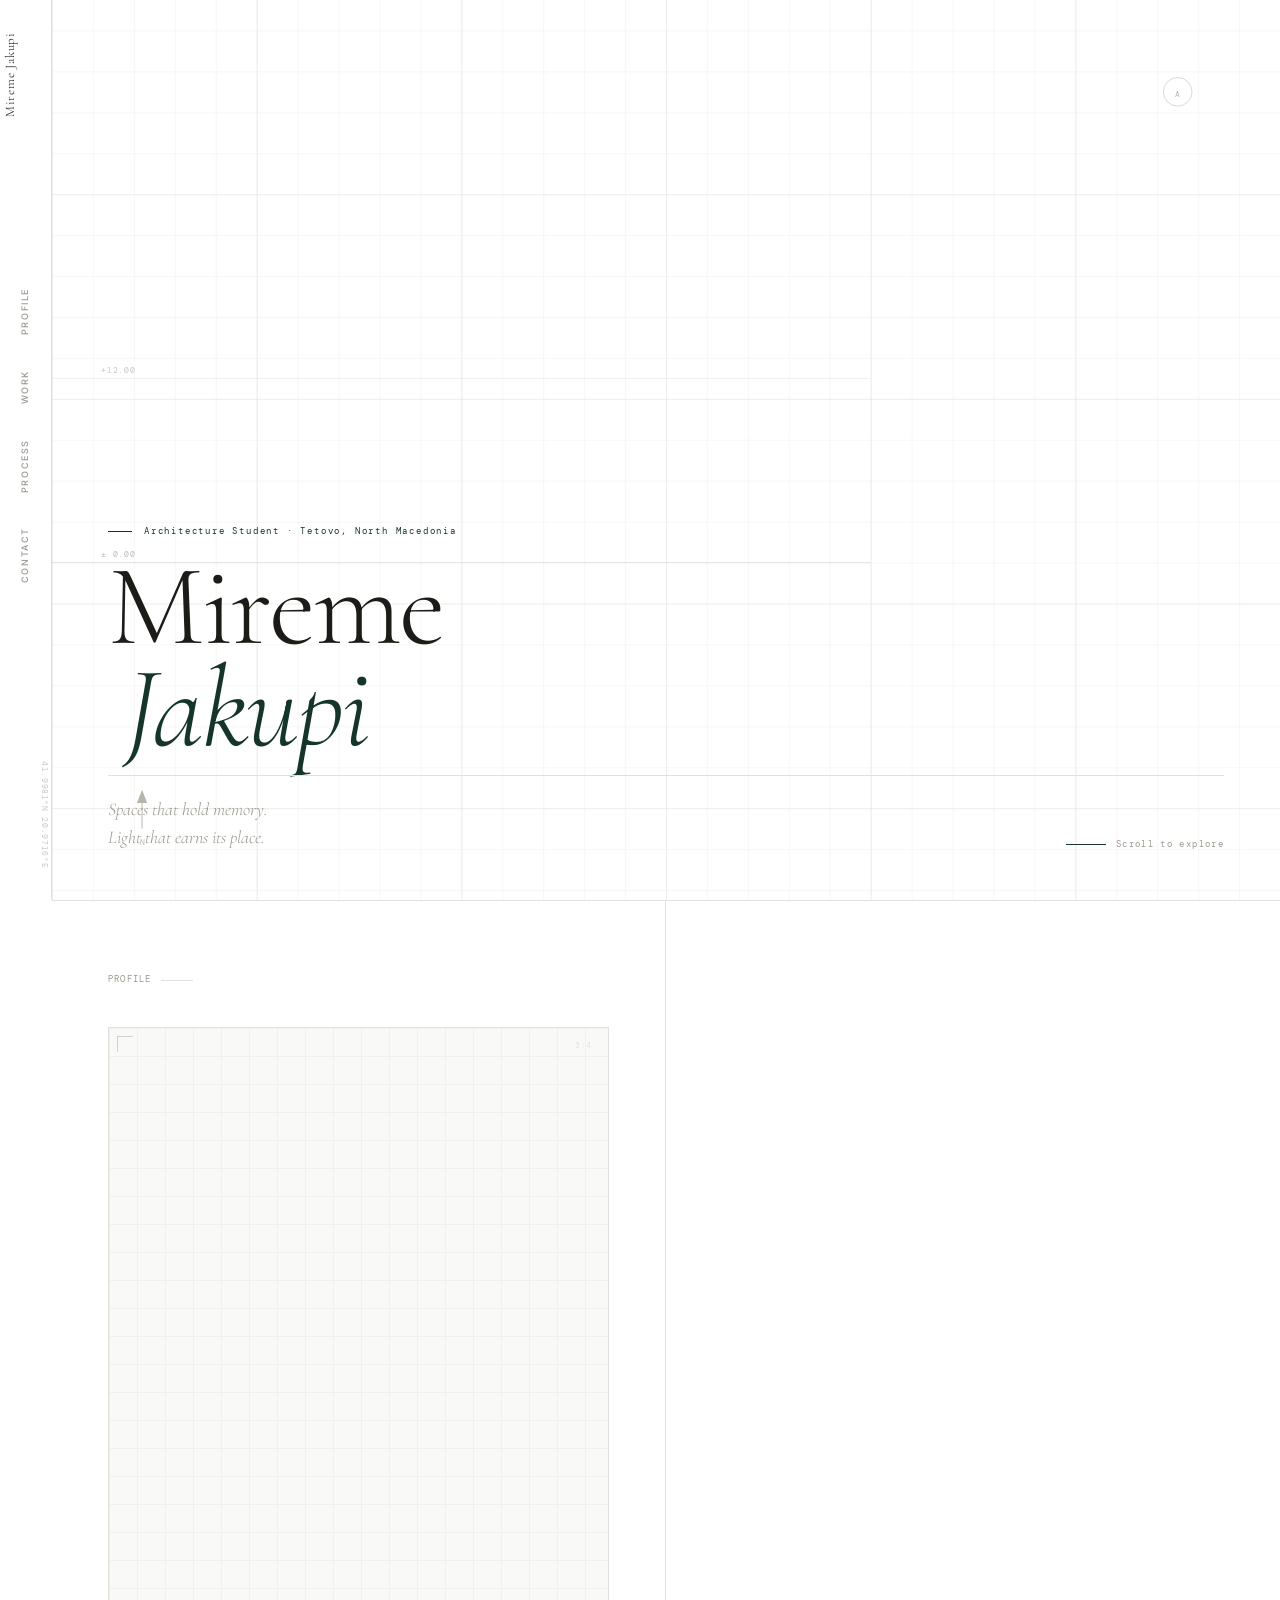
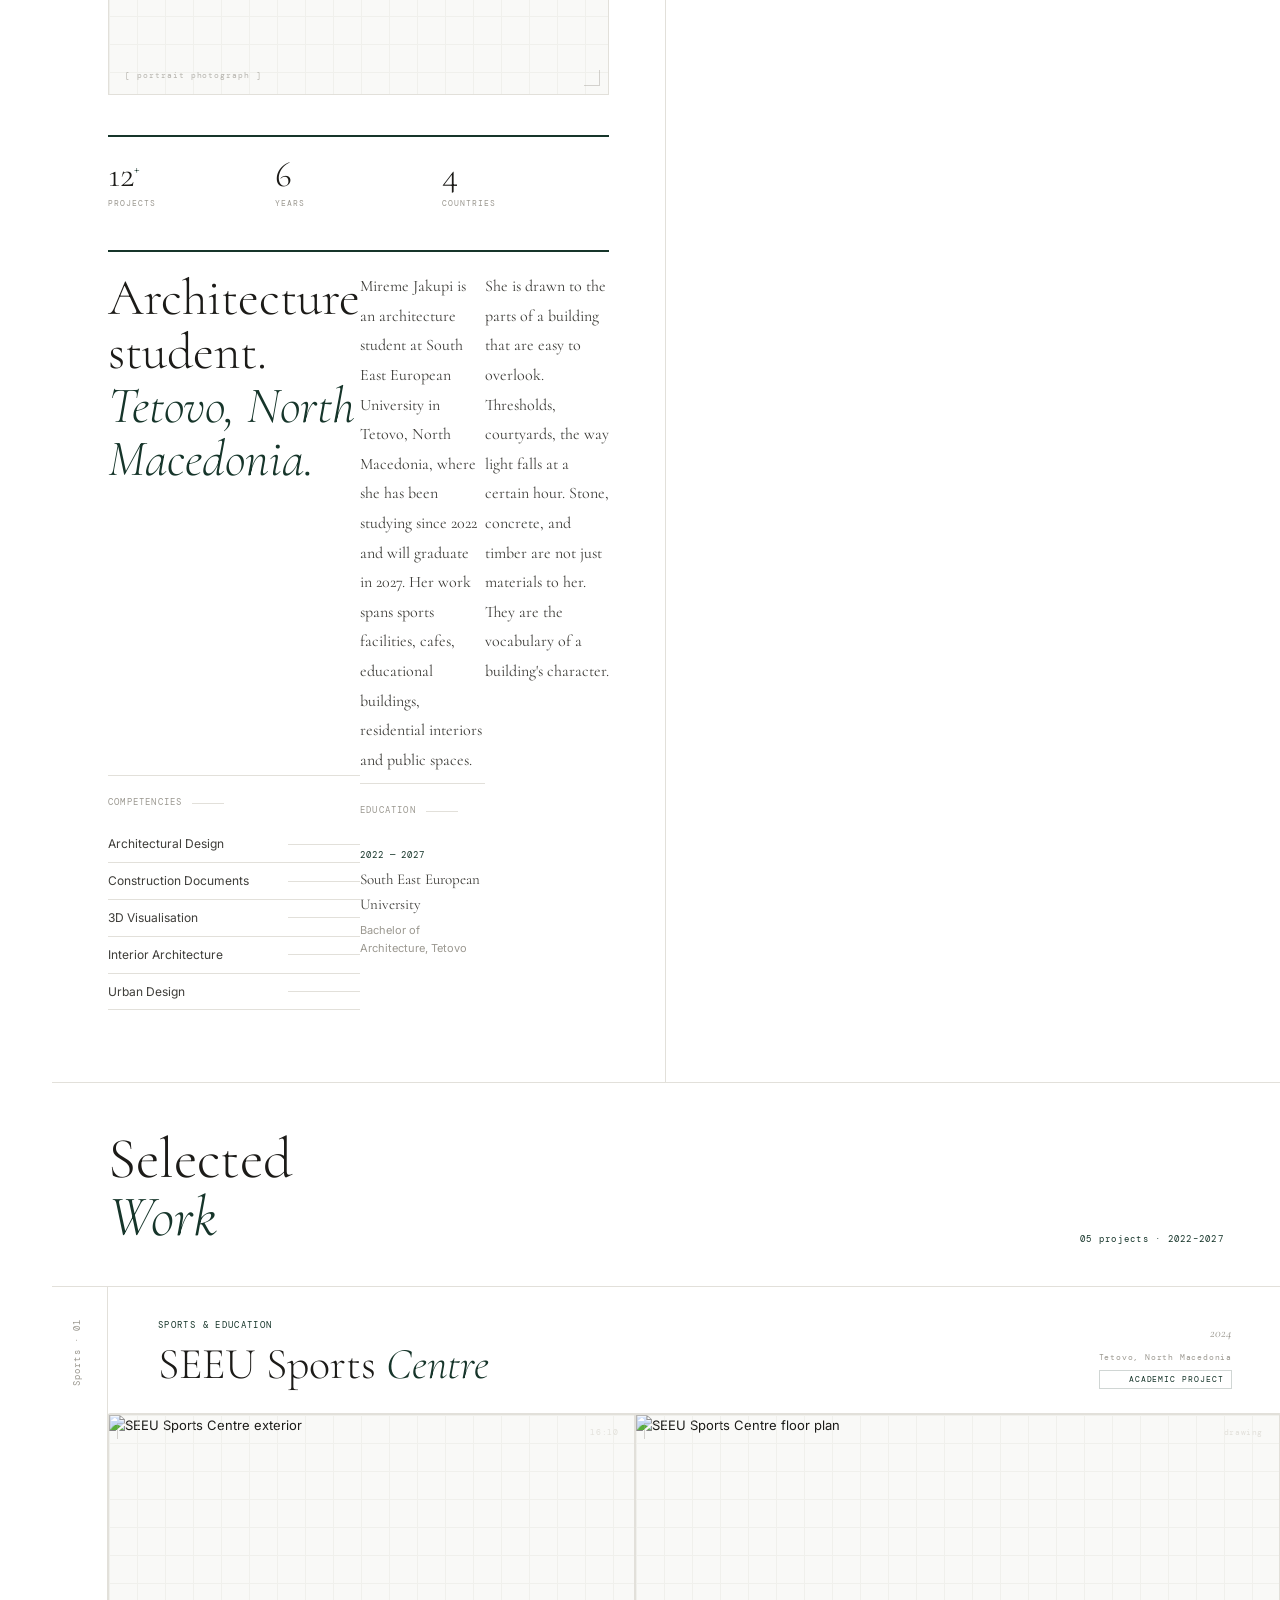
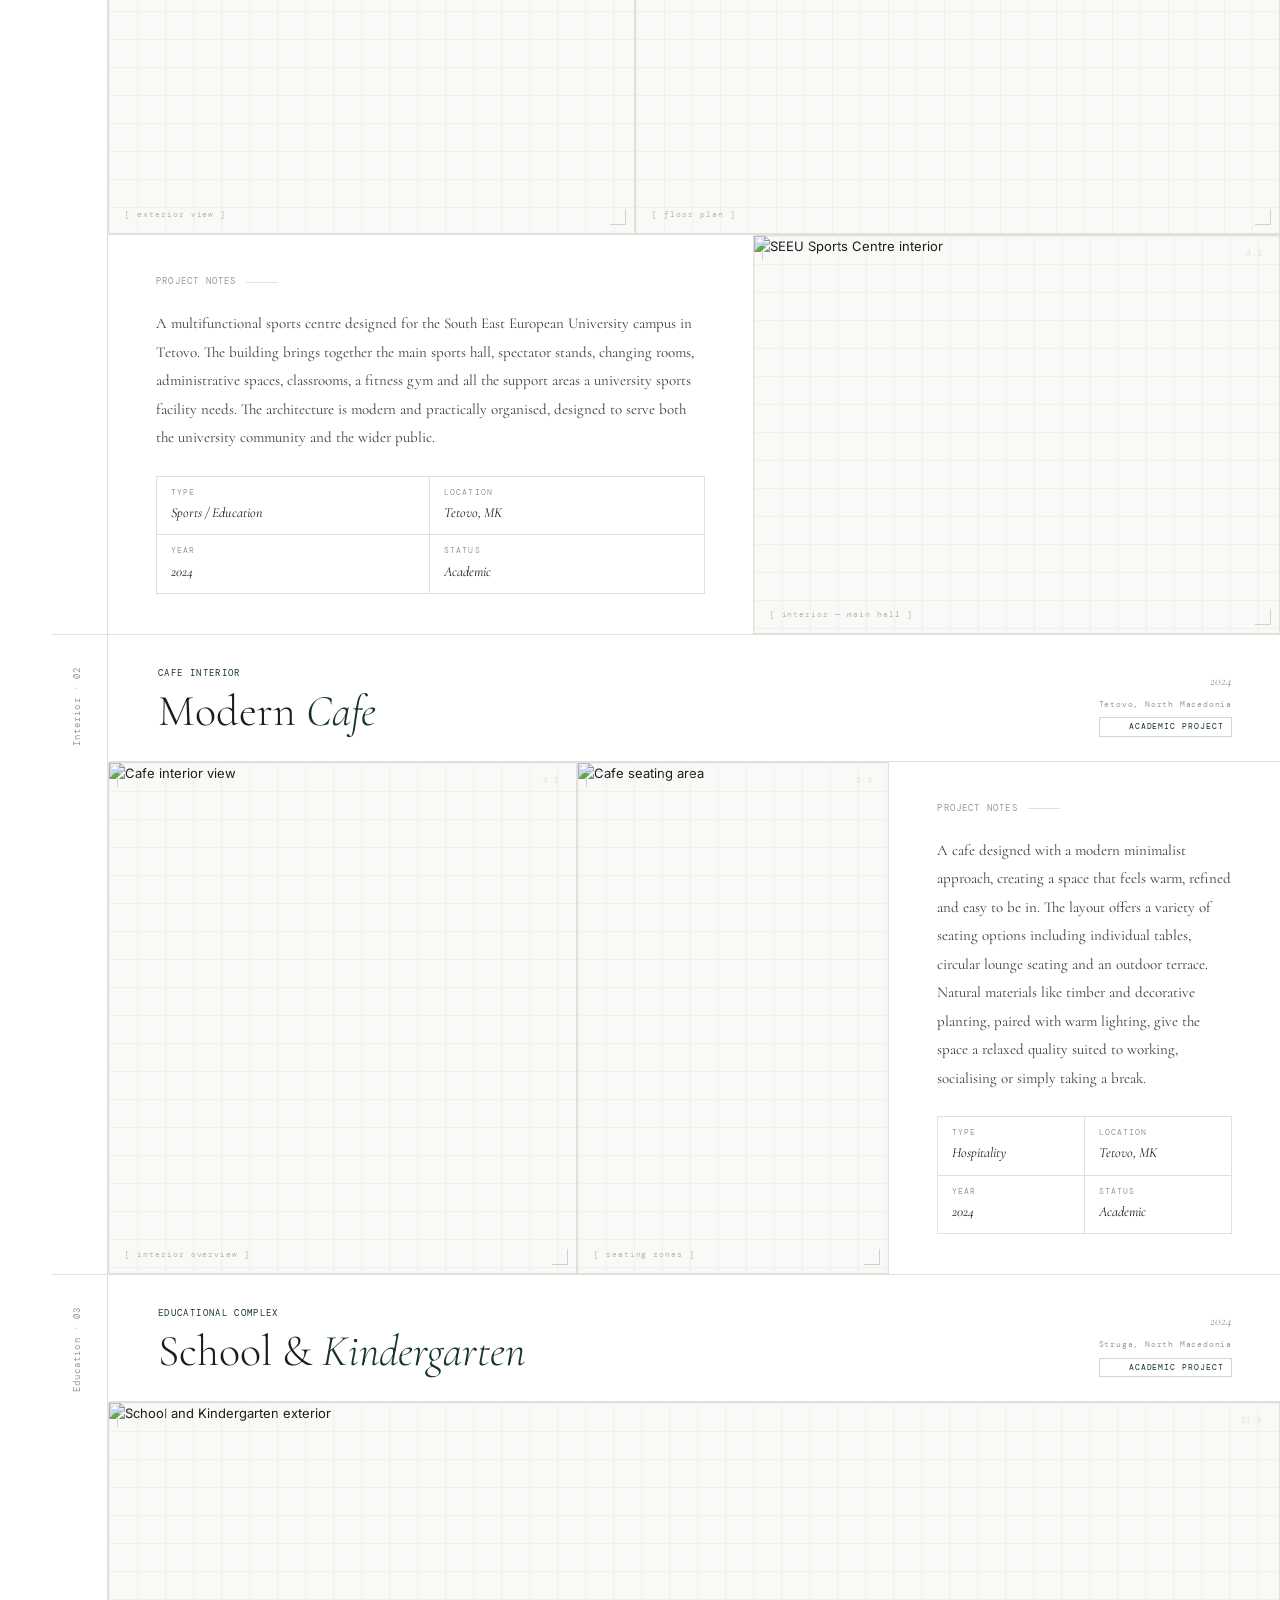
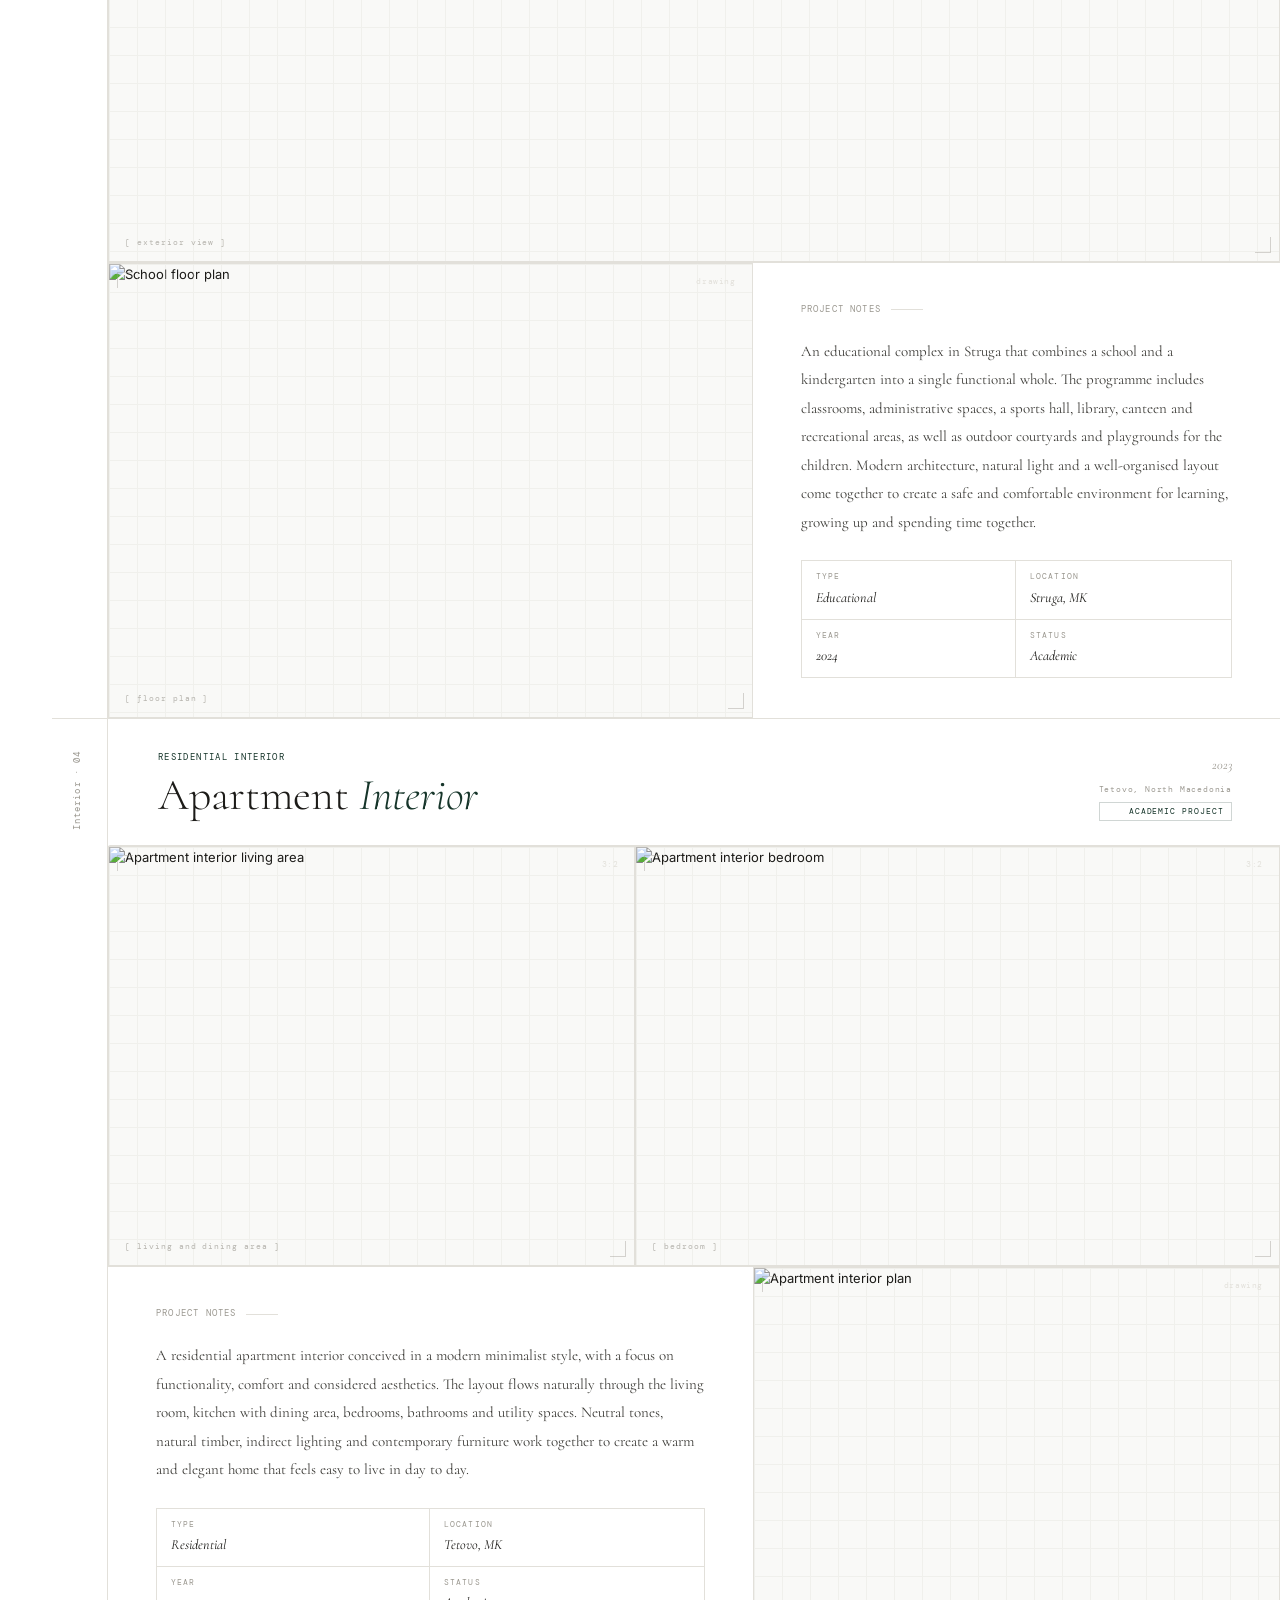
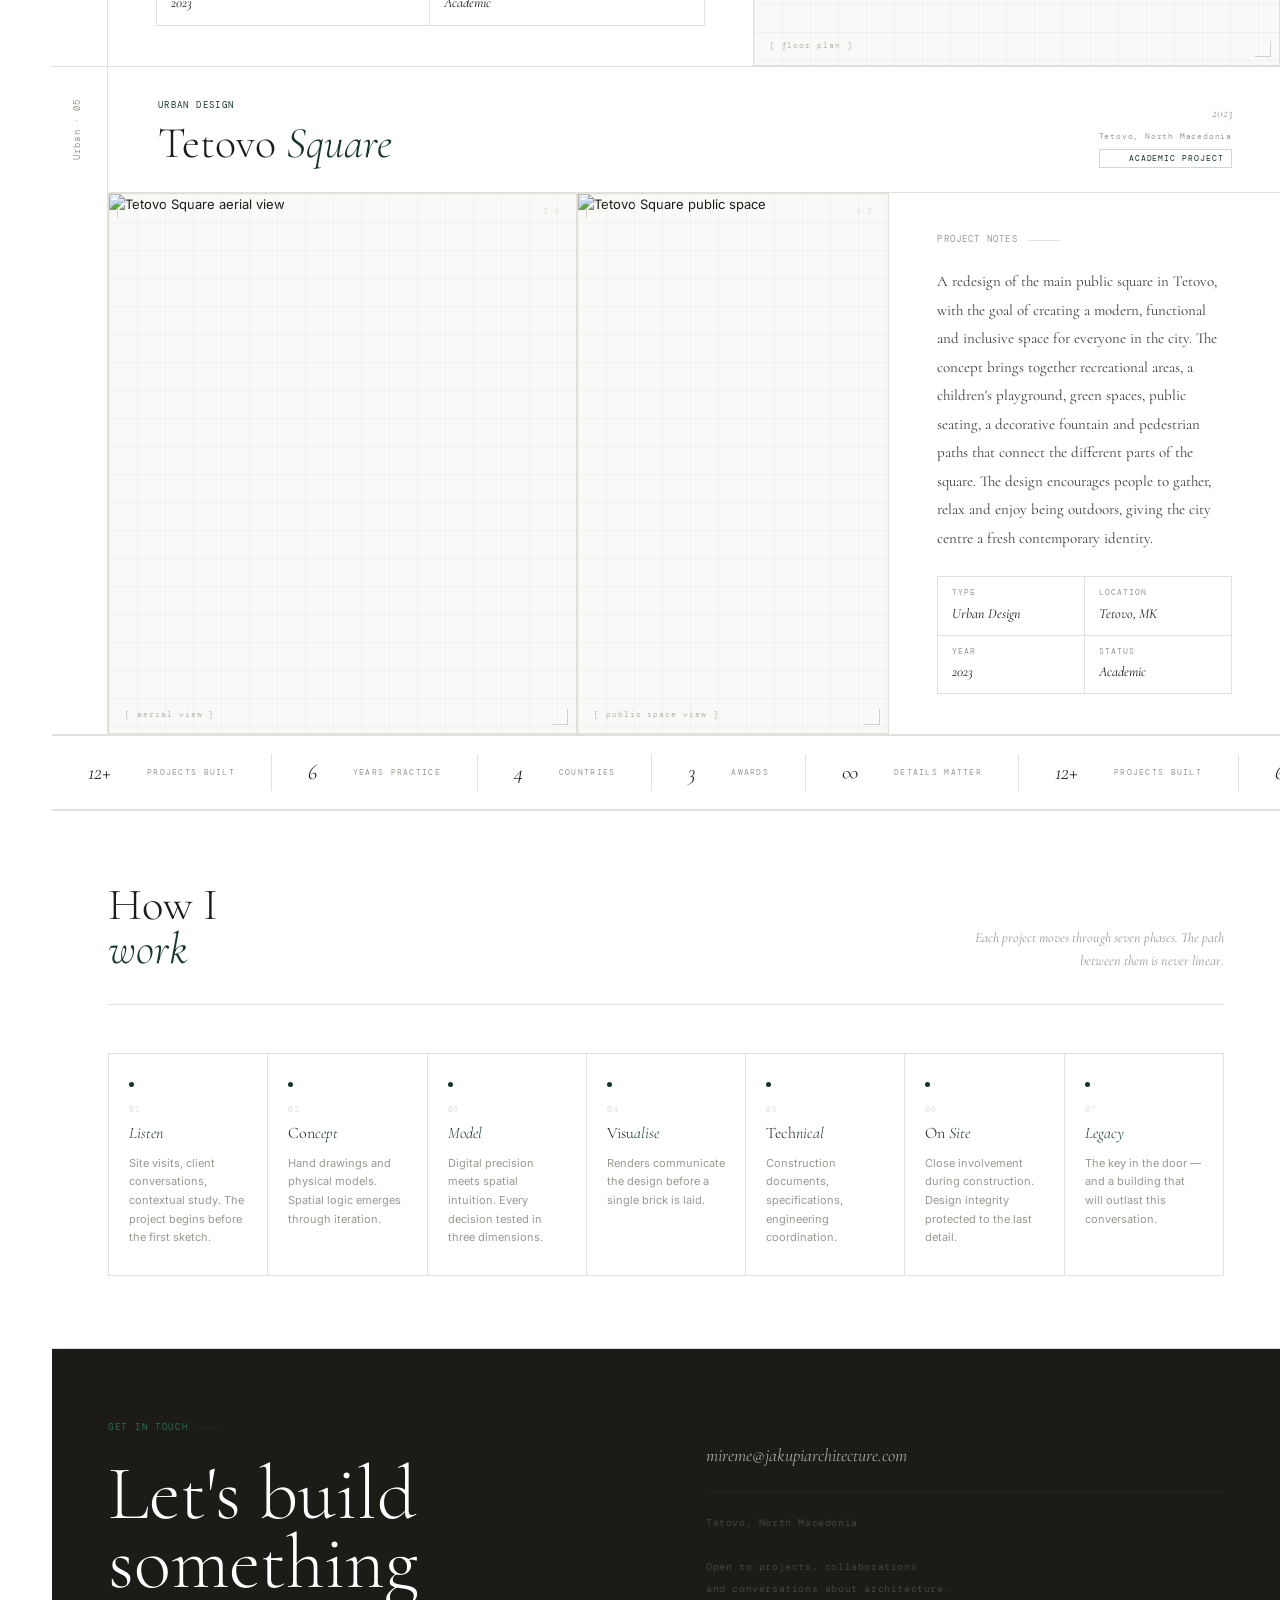
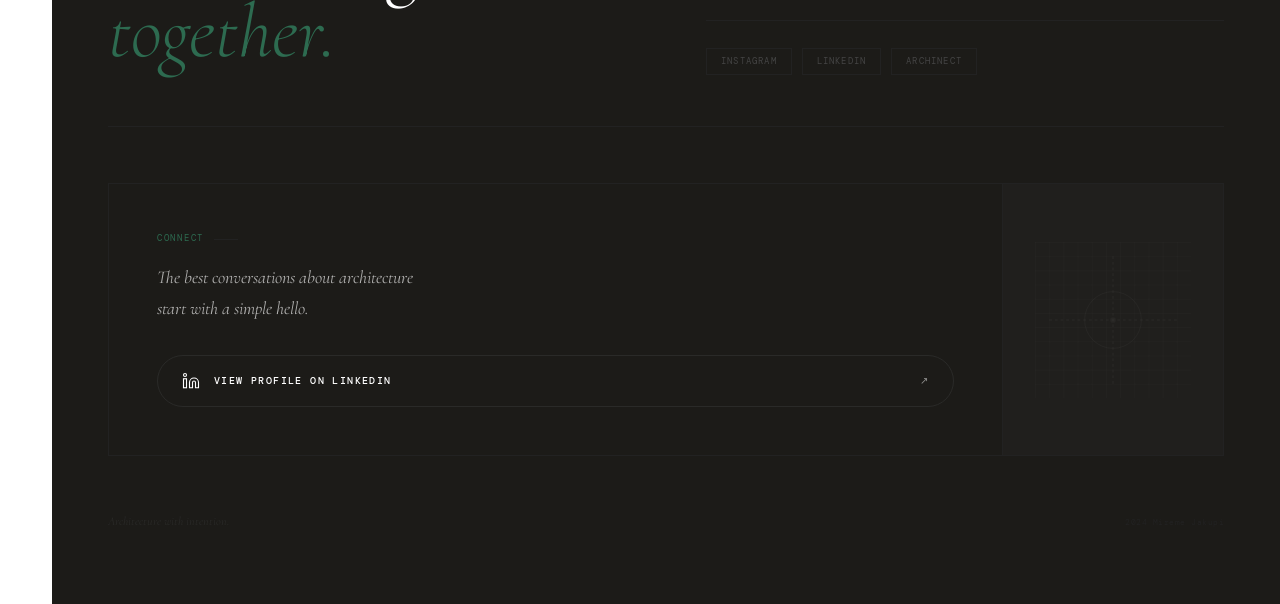
==== mireme-jakupi-portfolio_5.html @ d8b24961 "initial commit" ====
<!DOCTYPE html>
<html lang="en">
<head>
<meta charset="UTF-8"/>
<meta name="viewport" content="width=device-width,initial-scale=1.0"/>
<title>Mireme Jakupi — Architecture</title>
<link rel="preconnect" href="https://fonts.googleapis.com"/>
<link rel="preconnect" href="https://fonts.gstatic.com" crossorigin/>
<link href="https://fonts.googleapis.com/css2?family=Cormorant:ital,wght@0,300;0,400;0,600;1,300;1,400;1,600&family=DM+Mono:ital,wght@0,300;0,400;1,300&family=Inter:wght@300;400;500&display=swap" rel="stylesheet"/>
<style>
/* ═══════════════════════════
   TOKENS
═══════════════════════════ */
:root {
  --white:   #FFFFFF;
  --paper:   #F9F9F7;
  --ink:     #1C1B18;
  --ink2:    #3E3D39;
  --dim:     #9B9890;
  --rule:    #E2E0DA;
  --green:   #16352A;
  --green-l: #2D6B50;
  --mono:    'DM Mono', monospace;
  --serif:   'Cormorant', Georgia, serif;
  --sans:    'Inter', system-ui, sans-serif;
  --ease:    cubic-bezier(0.22, 1, 0.36, 1);
  --ease2:   cubic-bezier(0.16, 1, 0.3, 1);
}

*,*::before,*::after { box-sizing:border-box; margin:0; padding:0; }
html { scroll-behavior:smooth; }
body {
  background: var(--white);
  color: var(--ink);
  font-family: var(--sans);
  font-size: 13px;
  line-height: 1.65;
  overflow-x: hidden;
  cursor: none;
}
a { color:inherit; text-decoration:none; }
button { cursor:none; border:none; background:none; font-family:inherit; }
img { display:block; width:100%; height:100%; object-fit:cover; }

/* Text selection — dark forest green */
::selection { background: var(--green); color: #B8D4C8; }
::-moz-selection { background: var(--green); color: #B8D4C8; }

/* ═══════════════════════════
   CURSOR — drafting crosshair + pencil trail
═══════════════════════════ */
#cursor-crosshair {
  position: fixed;
  pointer-events: none;
  z-index: 9999;
  transform: translate(-50%, -50%);
  width: 24px; height: 24px;
}
#cursor-crosshair::before,
#cursor-crosshair::after {
  content: '';
  position: absolute;
  background: var(--green);
  transition: transform 0.15s var(--ease);
}
/* horizontal line */
#cursor-crosshair::before {
  width: 100%; height: 1px;
  top: 50%; left: 0;
  transform: translateY(-50%);
}
/* vertical line */
#cursor-crosshair::after {
  width: 1px; height: 100%;
  left: 50%; top: 0;
  transform: translateX(-50%);
}
/* center dot */
#cursor-dot {
  position: fixed;
  width: 3px; height: 3px;
  background: var(--green);
  border-radius: 50%;
  pointer-events: none;
  z-index: 10000;
  transform: translate(-50%, -50%);
}
/* hover state — enlarge crosshair */
body.hov #cursor-crosshair { width: 40px; height: 40px; }
body.hov #cursor-dot { background: var(--green-l); }

/* Trail canvas sits behind everything */
#trail-canvas {
  position: fixed;
  inset: 0;
  pointer-events: none;
  z-index: 9990;
}

/* ═══════════════════════════
   VERTICAL SIDEBAR NAV
═══════════════════════════ */
#sidenav {
  position: fixed;
  left: 0; top: 0; bottom: 0;
  width: 52px;
  z-index: 500;
  display: flex;
  flex-direction: column;
  justify-content: space-between;
  padding: 32px 0;
  border-right: 1px solid var(--rule);
  background: var(--white);
}
.sn-logo {
  writing-mode: vertical-rl;
  transform: rotate(180deg);
  font-family: var(--serif);
  font-size: 13px;
  font-weight: 300;
  letter-spacing: 0.06em;
  color: var(--ink);
  padding: 0 0 0 16px;
  white-space: nowrap;
}
.sn-links {
  display: flex;
  flex-direction: column;
  align-items: center;
  gap: 28px;
  list-style: none;
}
.sn-links a {
  writing-mode: vertical-rl;
  transform: rotate(180deg);
  font-size: 9px;
  font-weight: 500;
  letter-spacing: 0.18em;
  text-transform: uppercase;
  color: var(--dim);
  transition: color 0.2s;
  white-space: nowrap;
}
.sn-links a:hover,
.sn-links a.active { color: var(--green); }
.sn-links a.active::before {
  content: '—';
  display: block;
  text-align: center;
  margin-bottom: 4px;
  transform: rotate(90deg);
  color: var(--green);
}
.sn-coord {
  writing-mode: vertical-rl;
  font-family: var(--mono);
  font-size: 8px;
  color: var(--rule);
  letter-spacing: 0.08em;
  padding: 0 0 0 20px;
  white-space: nowrap;
}

/* ═══════════════════════════
   MAIN CONTENT OFFSET
═══════════════════════════ */
main { margin-left: 52px; }

/* ═══════════════════════════
   SHARED UTILITIES
═══════════════════════════ */
.mono {
  font-family: var(--mono);
  font-size: 9px;
  letter-spacing: 0.1em;
  color: var(--dim);
}
.rule-label {
  font-family: var(--mono);
  font-size: 8.5px;
  letter-spacing: 0.14em;
  text-transform: uppercase;
  color: var(--dim);
  display: flex;
  align-items: center;
  gap: 10px;
}
.rule-label::after { content:''; flex:1; max-width:32px; height:1px; background:var(--rule); }

/* scroll reveal */
.sr {
  opacity: 0;
  transform: translateY(20px);
  transition: opacity 0.9s var(--ease), transform 0.9s var(--ease);
}
.sr.on { opacity:1; transform:translateY(0); }
.sr-left {
  opacity: 0;
  transform: translateX(-24px);
  transition: opacity 0.9s var(--ease), transform 0.9s var(--ease);
}
.sr-left.on { opacity:1; transform:translateX(0); }
.sr-right {
  opacity: 0;
  transform: translateX(24px);
  transition: opacity 0.9s var(--ease), transform 0.9s var(--ease);
}
.sr-right.on { opacity:1; transform:translateX(0); }
.d1{transition-delay:0.08s} .d2{transition-delay:0.16s}
.d3{transition-delay:0.24s} .d4{transition-delay:0.32s}
.d5{transition-delay:0.40s}

/* ═══════════════════════════
   IMAGE PLACEHOLDER
═══════════════════════════ */
.img-ph {
  background: var(--paper);
  border: 1px solid var(--rule);
  position: relative;
  overflow: hidden;
  display: flex;
  align-items: center;
  justify-content: center;
}
.img-ph img { position:absolute; inset:0; width:100%; height:100%; object-fit:cover; }
/* grid texture overlay */
.img-ph::before {
  content: '';
  position: absolute;
  inset: 0;
  background-image:
    linear-gradient(var(--rule) 1px, transparent 1px),
    linear-gradient(90deg, var(--rule) 1px, transparent 1px);
  background-size: 28px 28px;
  opacity: 0.35;
  z-index: 1;
  pointer-events: none;
}
.img-ph-label {
  position: absolute;
  bottom: 12px; left: 16px;
  font-family: var(--mono);
  font-size: 8px;
  letter-spacing: 0.12em;
  color: var(--dim);
  z-index: 2;
  opacity: 0.7;
}
.img-ph-dim {
  position: absolute;
  top: 12px; right: 16px;
  font-family: var(--mono);
  font-size: 7.5px;
  color: var(--rule);
  z-index: 2;
  letter-spacing: 0.08em;
}
/* corner ticks */
.img-ph::after {
  content: '';
  position: absolute;
  top: 8px; left: 8px;
  width: 16px; height: 16px;
  border-top: 1px solid var(--dim);
  border-left: 1px solid var(--dim);
  z-index: 2;
  opacity: 0.4;
}
.img-ph-corner-br {
  position: absolute;
  bottom: 8px; right: 8px;
  width: 16px; height: 16px;
  border-bottom: 1px solid var(--dim);
  border-right: 1px solid var(--dim);
  z-index: 2;
  opacity: 0.4;
}
/* hover zoom */
.img-ph img { transition: transform 0.7s var(--ease2); }
.img-ph:hover img { transform: scale(1.04); }

/* ═══════════════════════════
   SECTION 0 — HERO
═══════════════════════════ */
#hero {
  min-height: 100vh;
  display: grid;
  grid-template-rows: 1fr auto;
  padding: 0 56px 48px;
  position: relative;
  overflow: hidden;
}
.hero-drawing {
  position: absolute;
  inset: 0;
  z-index: 0;
  pointer-events: none;
}
.hero-drawing svg {
  width: 100%; height: 100%;
  opacity: 0;
  animation: svgFadeIn 1.2s var(--ease) 0.3s forwards;
}
@keyframes svgFadeIn { to { opacity: 1; } }

/* SVG line draw animation */
.draw-line {
  stroke-dasharray: 2000;
  stroke-dashoffset: 2000;
  animation: drawLine 3s var(--ease) 0.6s forwards;
}
.draw-line-2 {
  stroke-dasharray: 1500;
  stroke-dashoffset: 1500;
  animation: drawLine 2.5s var(--ease) 1s forwards;
}
.draw-line-3 {
  stroke-dasharray: 800;
  stroke-dashoffset: 800;
  animation: drawLine 2s var(--ease) 1.4s forwards;
}
@keyframes drawLine { to { stroke-dashoffset: 0; } }

.hero-content {
  position: relative;
  z-index: 2;
  display: flex;
  flex-direction: column;
  justify-content: flex-end;
  padding-bottom: 16px;
}
.hero-eyebrow {
  font-family: var(--mono);
  font-size: 9px;
  letter-spacing: 0.2em;
  color: var(--green);
  margin-bottom: 18px;
  opacity: 0;
  animation: fadeUp 0.8s var(--ease) 1.8s forwards;
  display: flex; align-items: center; gap: 12px;
}
.hero-eyebrow::before { content:''; width: 24px; height: 1px; background: var(--green); }

.hero-name {
  font-family: var(--serif);
  font-size: clamp(58px, 9vw, 136px);
  font-weight: 300;
  line-height: 0.88;
  letter-spacing: -0.02em;
  color: var(--ink);
  opacity: 0;
  animation: fadeUp 1.1s var(--ease) 2s forwards;
}
.hero-name em { font-style: italic; color: var(--green); display: block; padding-left: 0.15em; }

.hero-bottom {
  position: relative;
  z-index: 2;
  display: flex;
  justify-content: space-between;
  align-items: flex-end;
  border-top: 1px solid var(--rule);
  padding-top: 20px;
  opacity: 0;
  animation: fadeUp 0.8s var(--ease) 2.4s forwards;
}
.hero-desc {
  font-family: var(--serif);
  font-size: 18px;
  font-style: italic;
  font-weight: 300;
  color: var(--dim);
  line-height: 1.55;
  max-width: 340px;
}
.hero-scroll {
  font-family: var(--mono);
  font-size: 8.5px;
  letter-spacing: 0.16em;
  color: var(--dim);
  display: flex; align-items: center; gap: 10px;
}
.hero-scroll-line {
  width: 40px; height: 1px;
  background: var(--green);
  transform-origin: left;
  animation: scaleIn 1s var(--ease) 2.8s both;
}
@keyframes scaleIn { from{transform:scaleX(0)} to{transform:scaleX(1)} }

/* ═══════════════════════════
   SECTION 1 — ABOUT
═══════════════════════════ */
#about {
  border-top: 1px solid var(--rule);
  display: grid;
  grid-template-columns: 1fr 1fr;
}
.about-left {
  padding: 72px 56px;
  border-right: 1px solid var(--rule);
  display: flex;
  flex-direction: column;
  gap: 40px;
}
.about-right {
  padding: 72px 56px;
  display: flex;
  flex-direction: column;
  gap: 36px;
}
.about-portrait {
  aspect-ratio: 3/4;
}
.about-stats {
  display: grid;
  grid-template-columns: repeat(3,1fr);
  border-top: 2px solid var(--ink);
  padding-top: 20px;
}
.stat-cell { padding-right: 12px; }
.stat-n {
  font-family: var(--serif);
  font-size: 36px;
  font-weight: 300;
  line-height: 1;
}
.stat-n sup { font-size: 14px; color: var(--green); }
.stat-l {
  font-family: var(--mono);
  font-size: 8px;
  letter-spacing: 0.12em;
  color: var(--dim);
  margin-top: 4px;
  text-transform: uppercase;
}
.about-name {
  font-family: var(--serif);
  font-size: clamp(32px, 4vw, 52px);
  font-weight: 300;
  line-height: 1.05;
}
.about-name em { font-style: italic; color: var(--green); }
.about-bio {
  font-family: var(--serif);
  font-size: 16px;
  line-height: 1.85;
  color: var(--ink2);
}
/* Elevation drawing */
.elevation-block {
  background: var(--paper);
  padding: 24px;
  border: 1px solid var(--rule);
}
.elevation-block svg { width:100%; display:block; }
.elev-foot {
  margin-top: 10px;
  display: flex; justify-content: space-between;
  font-family: var(--mono);
  font-size: 7.5px;
  letter-spacing: 0.1em;
  color: var(--dim);
}
/* Skills */
.skills { border-top: 1px solid var(--rule); padding-top: 20px; }
.skill-row {
  display: flex; justify-content: space-between; align-items: center;
  padding: 8px 0; border-bottom: 1px solid var(--rule);
  font-size: 12px; color: var(--ink2);
}
.skill-bar { width: 72px; height: 1px; background: var(--rule); position:relative; }
.skill-fill {
  position:absolute; top:0; left:0; height:1px;
  background: var(--ink);
  transform: scaleX(0); transform-origin: left;
  transition: transform 1.4s var(--ease);
}

/* ═══════════════════════════
   SECTION 2 — WORK
═══════════════════════════ */
#work { border-top: 1px solid var(--rule); }
.work-header {
  padding: 48px 56px 40px;
  border-bottom: 1px solid var(--rule);
  display: flex;
  justify-content: space-between;
  align-items: flex-end;
}
.work-h {
  font-family: var(--serif);
  font-size: clamp(32px, 4.5vw, 58px);
  font-weight: 300;
  line-height: 1.0;
}
.work-h em { font-style: italic; color: var(--green); }
.work-count {
  font-family: var(--mono);
  font-size: 9px;
  letter-spacing: 0.14em;
  color: var(--dim);
}

/* Project entry */
.project-entry {
  border-bottom: 1px solid var(--rule);
  display: grid;
  grid-template-columns: 56px 1fr;
}
/* index tab */
.project-idx {
  border-right: 1px solid var(--rule);
  display: flex;
  align-items: flex-start;
  padding: 32px 0 0 18px;
}
.project-idx span {
  font-family: var(--mono);
  font-size: 9px;
  letter-spacing: 0.12em;
  color: var(--dim);
  writing-mode: vertical-rl;
  transform: rotate(180deg);
}
/* project body */
.project-body { }

/* Top strip: title + meta */
.project-strip {
  padding: 32px 48px 24px;
  display: flex;
  justify-content: space-between;
  align-items: flex-start;
  border-bottom: 1px solid var(--rule);
  cursor: none;
  transition: background 0.3s;
}
.project-entry:hover .project-strip { background: var(--paper); }
.project-title-block { }
.project-category {
  font-family: var(--mono);
  font-size: 8.5px;
  letter-spacing: 0.16em;
  color: var(--green);
  margin-bottom: 8px;
  text-transform: uppercase;
}
.project-name {
  font-family: var(--serif);
  font-size: clamp(26px, 3.5vw, 44px);
  font-weight: 300;
  line-height: 1.0;
}
.project-name em { font-style: italic; color: var(--green); }
.project-meta-block {
  text-align: right;
  display: flex;
  flex-direction: column;
  gap: 6px;
  padding-top: 4px;
}
.project-year {
  font-family: var(--serif);
  font-size: 13px;
  font-style: italic;
  color: var(--dim);
}
.project-loc {
  font-family: var(--mono);
  font-size: 8px;
  letter-spacing: 0.1em;
  color: var(--dim);
}
.project-status {
  font-family: var(--mono);
  font-size: 8px;
  color: var(--green);
  letter-spacing: 0.12em;
  text-transform: uppercase;
}

/* Drawing + image layout */
.project-spread {
  display: grid;
}
.project-spread.t-drawing-img { grid-template-columns: 1.1fr 0.9fr; }
.project-spread.t-img-drawing { grid-template-columns: 0.9fr 1.1fr; }
.project-spread.t-three       { grid-template-columns: 1.2fr 0.8fr 1fr; }
.project-spread.t-full        { grid-template-columns: 1fr; }

.spread-cell {
  border-right: 1px solid var(--rule);
  position: relative;
  overflow: hidden;
}
.spread-cell:last-child { border-right: none; }

/* drawing cell */
.drawing-cell {
  padding: 40px 48px;
  background: var(--paper);
}
.drawing-cell svg { width:100%; display:block; }
.drawing-caption {
  margin-top: 12px;
  font-family: var(--mono);
  font-size: 7.5px;
  letter-spacing: 0.12em;
  color: var(--dim);
  display: flex;
  justify-content: space-between;
}

/* photo cell */
.photo-cell { }
.photo-cell .img-ph { width:100%; height:100%; min-height:320px; }

/* text cell */
.text-cell { padding: 40px 48px; }
.text-cell .project-desc {
  font-family: var(--serif);
  font-size: 15px;
  line-height: 1.9;
  color: var(--ink2);
  margin-bottom: 24px;
}
.project-data {
  display: grid;
  grid-template-columns: 1fr 1fr;
  gap: 0;
  border: 1px solid var(--rule);
  margin-top: 20px;
}
.pd-cell { padding: 10px 14px; border-bottom: 1px solid var(--rule); border-right: 1px solid var(--rule); }
.pd-cell:nth-child(even) { border-right: none; }
.pd-cell:nth-last-child(-n+2) { border-bottom: none; }
.pd-k { font-family: var(--mono); font-size: 7.5px; letter-spacing: 0.14em; color: var(--dim); text-transform: uppercase; }
.pd-v { font-family: var(--serif); font-size: 14px; font-style: italic; color: var(--ink); margin-top: 2px; }

/* svg draw-on-scroll */
.draw-on-scroll {
  stroke-dasharray: 3000;
  stroke-dashoffset: 3000;
  transition: stroke-dashoffset 2.2s var(--ease);
}
.draw-on-scroll.drawn { stroke-dashoffset: 0; }
.draw-short {
  stroke-dasharray: 1200;
  stroke-dashoffset: 1200;
  transition: stroke-dashoffset 1.8s var(--ease);
}
.draw-short.drawn { stroke-dashoffset: 0; }

/* ═══════════════════════════
   MARQUEE STRIP
═══════════════════════════ */
.mq-wrap {
  overflow: hidden;
  border-top: 1px solid var(--rule);
  border-bottom: 1px solid var(--rule);
  padding: 18px 0;
}
.mq-track {
  display: flex;
  animation: mq 26s linear infinite;
  white-space: nowrap;
}
.mq-item {
  display: flex; align-items: center; gap: 36px;
  padding: 0 36px;
  border-right: 1px solid var(--rule);
  flex-shrink: 0;
}
.mq-n { font-family: var(--serif); font-size: 22px; font-weight: 300; font-style: italic; }
.mq-l { font-family: var(--mono); font-size: 8px; letter-spacing: 0.16em; text-transform: uppercase; color: var(--dim); }
@keyframes mq { from{transform:translateX(0)} to{transform:translateX(-50%)} }

/* ═══════════════════════════
   SECTION 3 — PROCESS
═══════════════════════════ */
#process {
  border-top: 1px solid var(--rule);
  padding: 72px 56px;
}
.process-top {
  display: flex;
  justify-content: space-between;
  align-items: flex-end;
  border-bottom: 1px solid var(--rule);
  padding-bottom: 32px;
  margin-bottom: 48px;
}
.process-h {
  font-family: var(--serif);
  font-size: clamp(28px, 3.5vw, 48px);
  font-weight: 300; line-height: 1.0;
}
.process-h em { font-style: italic; color: var(--green); }
.process-note {
  font-family: var(--serif);
  font-size: 14px; font-style: italic;
  color: var(--dim); max-width: 260px;
  text-align: right; line-height: 1.65;
}
.process-steps {
  display: grid;
  grid-template-columns: repeat(7, 1fr);
  border: 1px solid var(--rule);
  border-right: none;
}
.p-step {
  padding: 28px 20px;
  border-right: 1px solid var(--rule);
  transition: background 0.25s;
}
.p-step:hover { background: var(--paper); }
.p-dot {
  width: 5px; height: 5px;
  border-radius: 50%;
  background: var(--green);
  margin-bottom: 16px;
}
.p-idx {
  font-family: var(--mono);
  font-size: 8px; letter-spacing: 0.1em;
  color: var(--rule); margin-bottom: 8px;
}
.p-name {
  font-family: var(--serif);
  font-size: 16px; font-weight: 300; line-height: 1.2;
  margin-bottom: 10px;
}
.p-name em { font-style: italic; color: var(--green); }
.p-desc {
  font-size: 11px; line-height: 1.7;
  color: var(--dim);
}

/* ═══════════════════════════
   SECTION 4 — CONTACT
═══════════════════════════ */
#contact {
  background: var(--ink);
  color: var(--white);
  border-top: 1px solid var(--rule);
}
.contact-inner { padding: 72px 56px; }
.c-top {
  display: grid;
  grid-template-columns: 1fr 1fr;
  gap: 80px;
  border-bottom: 1px solid #222;
  padding-bottom: 56px;
  margin-bottom: 56px;
}
.c-label {
  font-family: var(--mono);
  font-size: 8.5px; letter-spacing: 0.2em;
  text-transform: uppercase; color: var(--green-l);
  margin-bottom: 24px;
  display: flex; align-items: center; gap: 10px;
}
.c-label::after { content:''; width:24px; height:1px; background:#222; }
.c-h {
  font-family: var(--serif);
  font-size: clamp(38px, 6vw, 80px);
  font-weight: 300; line-height: 0.9;
}
.c-h em { font-style: italic; color: var(--green-l); }
.c-email {
  display: block;
  font-family: var(--serif);
  font-size: 18px; font-style: italic;
  color: rgba(255,255,255,0.6);
  padding: 20px 0; border-bottom: 1px solid #222;
  transition: color 0.25s;
}
.c-email:hover { color: var(--white); }
.c-detail {
  font-family: var(--mono);
  font-size: 10px; color: #444;
  line-height: 2.2; padding: 20px 0;
  border-bottom: 1px solid #222;
  letter-spacing: 0.06em;
}
.c-socials {
  display: flex; gap: 10px;
  list-style: none; padding-top: 28px;
}
.c-socials a {
  font-family: var(--mono);
  font-size: 8.5px; letter-spacing: 0.14em;
  text-transform: uppercase; color: #444;
  border: 1px solid #222; padding: 7px 14px;
  transition: all 0.2s;
}
.c-socials a:hover { color: var(--white); border-color: #444; }
.c-form { display: flex; flex-direction: column; }
.c-field { border-bottom: 1px solid #222; }
.c-field input,
.c-field textarea {
  width: 100%; background: none; border: none;
  outline: none; padding: 18px 0;
  font-family: var(--sans); font-size: 13px;
  color: var(--white); resize: none; cursor: none;
}
.c-field input::placeholder,
.c-field textarea::placeholder { color: #333; }
.c-field textarea { min-height: 80px; }
.c-send {
  margin-top: 24px; align-self: flex-start;
  display: flex; align-items: center; gap: 10px;
  font-family: var(--mono);
  font-size: 9px; letter-spacing: 0.16em;
  text-transform: uppercase;
  color: var(--white); border: 1px solid #2a2a28;
  padding: 13px 24px; border-radius: 100px;
  transition: all 0.3s;
}
.c-send:hover { background: var(--green); border-color: var(--green); }
.c-bottom {
  display: flex; justify-content: space-between; align-items: center;
}
.c-tagline {
  font-family: var(--serif);
  font-size: 12px; font-style: italic; color: #2a2a28;
}
.c-copy {
  font-family: var(--mono);
  font-size: 8px; color: #222; letter-spacing: 0.06em;
}

/* ═══════════════════════════
   GREEN ACCENT EXPANSIONS
═══════════════════════════ */

/* Sidebar active link underline */
.sn-links a.active {
  color: var(--green);
  font-weight: 500;
}

/* Nav logo hover */
.sn-logo { transition: color 0.2s; }
.sn-logo:hover { color: var(--green); }

/* Project strip — green left border on hover */
.project-strip {
  border-left: 2px solid transparent;
  transition: background 0.3s, border-color 0.3s;
}
.project-entry:hover .project-strip {
  background: var(--paper);
  border-left-color: var(--green);
}

/* Project category label — already green, make it glow slightly on parent hover */
.project-entry:hover .project-category { color: var(--green-l); }

/* Project status tag */
.project-status { 
  border: 1px solid rgba(22,53,42,0.2);
  padding: 2px 7px;
  transition: background 0.2s, color 0.2s;
}
.project-entry:hover .project-status {
  background: var(--green);
  color: var(--white);
}

/* Image placeholder — green corner ticks on hover */
.img-ph {
  transition: border-color 0.3s;
}
.img-ph:hover {
  border-color: rgba(22,53,42,0.3);
}
.img-ph:hover::after {
  border-color: var(--green);
  opacity: 0.7;
}
.img-ph:hover .img-ph-corner-br {
  border-color: var(--green);
  opacity: 0.7;
}

.p-step:hover .p-dot {
  box-shadow: 0 0 0 4px rgba(22,53,42,0.12);
}
.p-dot { transition: box-shadow 0.3s; }

/* Stat number — green sup accent */
.stat-n sup { color: var(--green); }

/* About stats top border accent */
.about-stats { border-top: 2px solid var(--green); }

/* Skill fill — already ink, keep; but fill bar track gets green tint on hover */
.skill-row:hover .skill-fill { background: var(--green); }

/* Hero eyebrow dot */
.hero-eyebrow::before { background: var(--green); }

/* Marquee number — green on hover */
.mq-item:hover .mq-n { color: var(--green); transition: color 0.25s; }

/* Hero scroll line */
.hero-scroll-line { background: var(--green); }

/* Work header count */
.work-count { color: var(--green); }

/* PD-v data values italic — subtle green on hover row */
.pd-cell:hover .pd-v { color: var(--green); transition: color 0.25s; }

/* Sidebar coord color tweak */
.sn-coord { color: rgba(22,53,42,0.25); }

/* ── ABOUT elevation SVG green N arrow already set ── */

/* ═══════════════════════════
   ANIMATIONS
═══════════════════════════ */
@keyframes fadeUp {
  from { opacity:0; transform:translateY(16px); }
  to   { opacity:1; transform:translateY(0); }
}

/* ═══════════════════════════
   RESPONSIVE
═══════════════════════════ */
@media (max-width: 960px) {
  #cur, #curR, #cursor-crosshair, #cursor-dot, #trail-canvas { display: none; }
  body { cursor: auto; }
  a, button { cursor: pointer; }
}
@media (prefers-reduced-motion: reduce) {
  *, *::before, *::after { animation: none !important; transition: none !important; }
}
.c-linkedin-wrap {
  margin-bottom: 56px;
}
.c-linkedin-inner {
  display: grid;
  grid-template-columns: 1fr 220px;
  gap: 0;
  border: 1px solid #222;
}
.c-linkedin-text {
  padding: 48px;
  border-right: 1px solid #222;
}
.c-linkedin-btn {
  display: flex;
  align-items: center;
  gap: 14px;
  font-family: var(--mono);
  font-size: 10px;
  font-weight: 500;
  letter-spacing: 0.14em;
  text-transform: uppercase;
  color: var(--white);
  border: 1px solid #2a2a28;
  padding: 16px 24px;
  border-radius: 100px;
  transition: background 0.3s, border-color 0.3s, transform 0.3s var(--ease);
  text-decoration: none;
}
.c-linkedin-btn:hover {
  background: var(--green);
  border-color: var(--green);
  transform: translateY(-1px);
}
.c-linkedin-deco {
  display: flex;
  align-items: center;
  justify-content: center;
  padding: 32px;
  background: rgba(255,255,255,0.02);
}

@media (max-width: 960px) {
  .c-linkedin-inner { grid-template-columns: 1fr; }
  .c-linkedin-text { border-right: none; border-bottom: 1px solid #222; padding: 32px 24px; }
  .c-linkedin-deco { display: none; }
}

/* ═══════════════════════════
   MOBILE RESPONSIVE IMPROVEMENTS
═══════════════════════════ */
@media (max-width: 768px) {
  /* Hero */
  #hero { padding: 80px 20px 36px; min-height: 100svh; }
  .hero-name { font-size: clamp(48px, 14vw, 80px); }
  .hero-bottom { flex-direction: column; gap: 20px; align-items: flex-start; }
  .hero-desc { font-size: 15px; }

  /* About */
  #about { grid-template-columns: 1fr; }
  .about-left { border-right: none; border-bottom: 1px solid var(--rule); padding: 40px 20px; }
  .about-right { padding: 40px 20px; }
  .about-stats { grid-template-columns: repeat(3,1fr); gap: 0; }
  .about-name { font-size: clamp(26px, 7vw, 40px); }

  /* Work */
  .work-header { padding: 28px 20px; flex-direction: column; align-items: flex-start; gap: 10px; }
  .work-h { font-size: clamp(28px, 8vw, 44px); }
  .project-entry { grid-template-columns: 1fr; }
  .project-idx { display: none; }
  .project-strip { padding: 20px; flex-direction: column; gap: 10px; }
  .project-name { font-size: clamp(22px, 6vw, 34px); }
  .project-spread.t-drawing-img,
  .project-spread.t-img-drawing,
  .project-spread.t-three { grid-template-columns: 1fr; }
  .spread-cell { border-right: none; border-bottom: 1px solid var(--rule); }
  .text-cell { padding: 24px 20px; }
  .photo-cell .img-ph { min-height: 260px !important; }

  /* Process */
  #process { padding: 40px 20px; }
  .process-steps { grid-template-columns: 1fr 1fr; border-right: 1px solid var(--rule); }
  .process-top { flex-direction: column; gap: 16px; }
  .process-note { text-align: left; max-width: 100%; }
  .p-step { padding: 20px 16px; }

  /* Contact */
  .contact-inner { padding: 40px 20px; }
  .c-top { grid-template-columns: 1fr; gap: 36px; }
  .c-h { font-size: clamp(36px, 10vw, 60px); }
  .c-socials { flex-wrap: wrap; }

  /* Sidebar nav hidden on mobile — show hamburger alternative */
  #sidenav { display: none; }
  main { margin-left: 0; }

  /* Mobile top bar */
  #mobile-nav {
    display: flex;
    position: fixed;
    top: 0; left: 0; right: 0;
    z-index: 500;
    padding: 16px 20px;
    background: rgba(255,255,255,0.94);
    backdrop-filter: blur(12px);
    border-bottom: 1px solid var(--rule);
    justify-content: space-between;
    align-items: center;
  }
  .mn-logo { font-family: var(--serif); font-size: 14px; font-weight: 300; }
  .mn-links { display: flex; gap: 20px; list-style: none; }
  .mn-links a { font-family: var(--mono); font-size: 9px; letter-spacing: 0.14em; text-transform: uppercase; color: var(--dim); }

  /* Marquee on mobile */
  .mq-n { font-size: 18px; }
  .mq-item { gap: 20px; padding: 0 24px; }
}

@media (min-width: 769px) {
  #mobile-nav { display: none; }
}
</style>
</head>
<body>

<!-- ─── CURSOR ──────────────── -->
<canvas id="trail-canvas"></canvas>
<div id="cursor-crosshair"></div>
<div id="cursor-dot"></div>

<!-- ─── SIDEBAR NAV ────────── -->
<nav id="sidenav">
  <div class="sn-logo">Mireme Jakupi</div>
  <ul class="sn-links">
    <li><a href="#about" class="sn-link">Profile</a></li>
    <li><a href="#work" class="sn-link">Work</a></li>
    <li><a href="#process" class="sn-link">Process</a></li>
    <li><a href="#contact" class="sn-link">Contact</a></li>
  </ul>
  <div class="sn-coord">41.9981°N 20.9716°E</div>
</nav>

<!-- Mobile nav (shown only on small screens) -->
<nav id="mobile-nav">
  <div class="mn-logo">Mireme Jakupi</div>
  <ul class="mn-links">
    <li><a href="#about">About</a></li>
    <li><a href="#work">Work</a></li>
    <li><a href="#contact">Contact</a></li>
  </ul>
</nav>

<main>

<!-- ══════════════════════════════════════════
     HERO
══════════════════════════════════════════ -->
<section id="hero">
  <!-- Three.js wireframe massing model -->
  <canvas id="hero3d" style="position:absolute;inset:0;width:100%;height:100%;z-index:0;pointer-events:none;opacity:0;transition:opacity 1.2s ease;"></canvas>

  <!-- Minimal SVG annotation layer on top of 3D -->
  <div class="hero-drawing" aria-hidden="true">
    <svg viewBox="0 0 1200 900" preserveAspectRatio="xMidYMid slice"
         xmlns="http://www.w3.org/2000/svg">

      <!-- Fine grid — trace paper feel -->
      <defs>
        <pattern id="grid" x="0" y="0" width="40" height="40" patternUnits="userSpaceOnUse">
          <path d="M 40 0 L 0 0 0 40" fill="none" stroke="#E2E0DA" stroke-width="0.5"/>
        </pattern>
        <pattern id="grid-major" x="0" y="0" width="200" height="200" patternUnits="userSpaceOnUse">
          <path d="M 200 0 L 0 0 0 200" fill="none" stroke="#D8D6D0" stroke-width="0.8"/>
        </pattern>
      </defs>
      <rect width="1200" height="900" fill="url(#grid)" opacity="0.6"/>
      <rect width="1200" height="900" fill="url(#grid-major)" opacity="0.5"/>

      <!-- Minimal grid -->
      <defs>
        <pattern id="grid" x="0" y="0" width="48" height="48" patternUnits="userSpaceOnUse">
          <path d="M 48 0 L 0 0 0 48" fill="none" stroke="#E2E0DA" stroke-width="0.4"/>
        </pattern>
        <pattern id="grid-major" x="0" y="0" width="240" height="240" patternUnits="userSpaceOnUse">
          <path d="M 240 0 L 0 0 0 240" fill="none" stroke="#D5D2CC" stroke-width="0.7"/>
        </pattern>
      </defs>
      <rect width="1200" height="900" fill="url(#grid)" opacity="0.5"/>
      <rect width="1200" height="900" fill="url(#grid-major)" opacity="0.4"/>

      <!-- Green datum lines -->
      <line x1="0" y1="560" x2="1200" y2="560" stroke="#16352A" stroke-width="0.6"
            stroke-dasharray="6 5" opacity="0.18" class="draw-line-3"/>
      <text x="48" y="555" font-size="7.5" fill="#16352A" font-family="DM Mono"
            letter-spacing="0.1em" opacity="0.3">± 0.00</text>

      <line x1="0" y1="380" x2="1200" y2="380" stroke="#16352A" stroke-width="0.6"
            stroke-dasharray="6 5" opacity="0.12" class="draw-line-3"/>
      <text x="48" y="375" font-size="7.5" fill="#16352A" font-family="DM Mono"
            letter-spacing="0.1em" opacity="0.25">+12.00</text>

      <!-- North arrow — bottom left -->
      <line x1="88" y1="820" x2="88" y2="790" stroke="#B8B4AC" stroke-width="0.9" class="draw-line-3"/>
      <polygon points="88,782 83,795 93,795" fill="#B8B4AC"/>
      <text x="88" y="836" font-size="7.5" fill="#B8B4AC" font-family="DM Mono" text-anchor="middle">N</text>

      <!-- Minimal section circle — top right -->
      <circle cx="1100" cy="100" r="14" fill="none" stroke="#16352A" stroke-width="0.7" opacity="0.25" class="draw-line-3"/>
      <text x="1100" y="105" font-size="8" fill="#16352A" font-family="DM Mono"
            text-anchor="middle" letter-spacing="0.06em" opacity="0.35">A</text>
    </svg>
  </div>

  <div class="hero-content">
    <p class="hero-eyebrow">Architecture Student · Tetovo, North Macedonia</p>
    <h1 class="hero-name">
      Mireme<br>
      <em>Jakupi</em>
    </h1>
  </div>

  <div class="hero-bottom">
    <p class="hero-desc">
      Spaces that hold memory.<br>
      Light that earns its place.
    </p>
    <div class="hero-scroll">
      <div class="hero-scroll-line"></div>
      Scroll to explore
    </div>
  </div>
</section>

<!-- ══════════════════════════════════════════
     ABOUT
══════════════════════════════════════════ -->
<section id="about">
  <div class="about-left">
    <p class="rule-label sr">Profile</p>

    <div class="about-portrait img-ph sr d1">
      <img src="" alt="Portrait of Mireme Jakupi" onerror="this.style.display='none'"/>
      <span class="img-ph-label">[ portrait photograph ]</span>
      <span class="img-ph-dim">3:4</span>
      <div class="img-ph-corner-br"></div>
    </div>

    <div class="about-stats sr d2">
      <div class="stat-cell">
        <div class="stat-n">12<sup>+</sup></div>
        <div class="stat-l">Projects</div>
      </div>
      <div class="stat-cell">
        <div class="stat-n">6</div>
        <div class="stat-l">Years</div>
      </div>
      <div class="stat-cell">
        <div class="stat-n">4</div>
        <div class="stat-l">Countries</div>
      </div>
    </div>

    <div class="about-stats sr d2">
    <h2 class="about-name sr">
      Architecture student.<br>
      <em>Tetovo, North Macedonia.</em>
    </h2>
    <p class="about-bio sr d1">
      Mireme Jakupi is an architecture student at South East European University
      in Tetovo, North Macedonia, where she has been studying since 2022 and
      will graduate in 2027. Her work spans sports facilities, cafes, educational
      buildings, residential interiors and public spaces.
    </p>
    <p class="about-bio sr d2">
      She is drawn to the parts of a building that are easy to overlook.
      Thresholds, courtyards, the way light falls at a certain hour.
      Stone, concrete, and timber are not just materials to her.
      They are the vocabulary of a building's character.
    </p>

    <div class="skills sr d3">
      <p class="rule-label" style="margin-bottom:16px;">Competencies</p>
      <div class="skill-row">Architectural Design
        <div class="skill-bar"><div class="skill-fill" data-w="0.95"></div></div>
      </div>
      <div class="skill-row">Construction Documents
        <div class="skill-bar"><div class="skill-fill" data-w="0.9"></div></div>
      </div>
      <div class="skill-row">3D Visualisation
        <div class="skill-bar"><div class="skill-fill" data-w="0.85"></div></div>
      </div>
      <div class="skill-row">Interior Architecture
        <div class="skill-bar"><div class="skill-fill" data-w="0.8"></div></div>
      </div>
      <div class="skill-row">Urban Design
        <div class="skill-bar"><div class="skill-fill" data-w="0.65"></div></div>
      </div>
    </div>

    <div class="sr d4" style="border-top:1px solid var(--rule);padding-top:20px;margin-top:8px;">
      <p class="rule-label" style="margin-bottom:16px;">Education</p>
      <div class="skill-row" style="flex-direction:column;align-items:flex-start;gap:4px;padding:14px 0;border-bottom:none;">
        <span class="mono" style="color:var(--green)">2022 — 2027</span>
        <span style="font-family:var(--serif);font-size:15px;">South East European University</span>
        <span style="font-size:11px;color:var(--dim);">Bachelor of Architecture, Tetovo</span>
      </div>
    </div>
  </div>
</section>

<!-- ══════════════════════════════════════════
     WORK
══════════════════════════════════════════ -->
<section id="work">
  <div class="work-header sr">
    <h2 class="work-h">Selected<br><em>Work</em></h2>
    <span class="work-count">05 projects · 2022–2027</span>
  </div>

  <!-- ── PROJECT 01 — Sports Centre ── -->
  <div class="project-entry">
    <div class="project-idx"><span>Sports · 01</span></div>
    <div class="project-body">
      <div class="project-strip sr">
        <div class="project-title-block">
          <p class="project-category">Sports &amp; Education</p>
          <h3 class="project-name">SEEU Sports <em>Centre</em></h3>
        </div>
        <div class="project-meta-block">
          <span class="project-year">2024</span>
          <span class="project-loc">Tetovo, North Macedonia</span>
          <span class="project-status">Academic Project</span>
        </div>
      </div>

      <div class="project-spread t-img-drawing">
        <div class="photo-cell sr-left">
          <div class="img-ph" style="min-height:420px;">
            <img src="1(1).jpg" alt="SEEU Sports Centre exterior"/>
            <span class="img-ph-label">[ exterior view ]</span>
            <span class="img-ph-dim">16:10</span>
            <div class="img-ph-corner-br"></div>
          </div>
        </div>
        <div class="photo-cell sr-right">
          <div class="img-ph" style="min-height:420px;">
            <img src="1(2).jpg" alt="SEEU Sports Centre floor plan"/>
            <span class="img-ph-label">[ floor plan ]</span>
            <span class="img-ph-dim">drawing</span>
            <div class="img-ph-corner-br"></div>
          </div>
        </div>
      </div>

      <div class="project-spread t-drawing-img" style="border-top:1px solid var(--rule);">
        <div class="text-cell sr">
          <p class="rule-label" style="margin-bottom:20px;">Project Notes</p>
          <p class="project-desc">
            A multifunctional sports centre designed for the South East European
            University campus in Tetovo. The building brings together the main
            sports hall, spectator stands, changing rooms, administrative spaces,
            classrooms, a fitness gym and all the support areas a university
            sports facility needs. The architecture is modern and practically
            organised, designed to serve both the university community and
            the wider public.
          </p>
          <div class="project-data">
            <div class="pd-cell"><div class="pd-k">Type</div><div class="pd-v">Sports / Education</div></div>
            <div class="pd-cell"><div class="pd-k">Location</div><div class="pd-v">Tetovo, MK</div></div>
            <div class="pd-cell"><div class="pd-k">Year</div><div class="pd-v">2024</div></div>
            <div class="pd-cell"><div class="pd-k">Status</div><div class="pd-v">Academic</div></div>
          </div>
        </div>
        <div class="photo-cell sr-right d1">
          <div class="img-ph" style="min-height:360px;">
            <img src="1(3).jpg" alt="SEEU Sports Centre interior"/>
            <span class="img-ph-label">[ interior — main hall ]</span>
            <span class="img-ph-dim">4:3</span>
            <div class="img-ph-corner-br"></div>
          </div>
        </div>
      </div>
    </div>
  </div>

  <!-- ── PROJECT 02 — Cafe ── -->
  <div class="project-entry">
    <div class="project-idx"><span>Interior · 02</span></div>
    <div class="project-body">
      <div class="project-strip sr">
        <div class="project-title-block">
          <p class="project-category">Cafe Interior</p>
          <h3 class="project-name">Modern <em>Cafe</em></h3>
        </div>
        <div class="project-meta-block">
          <span class="project-year">2024</span>
          <span class="project-loc">Tetovo, North Macedonia</span>
          <span class="project-status">Academic Project</span>
        </div>
      </div>
      <div class="project-spread t-three">
        <div class="photo-cell sr-left">
          <div class="img-ph" style="min-height:360px;">
            <img src="2(1).jpg" alt="Cafe interior view"/>
            <span class="img-ph-label">[ interior overview ]</span>
            <span class="img-ph-dim">4:3</span>
            <div class="img-ph-corner-br"></div>
          </div>
        </div>
        <div class="photo-cell sr d1">
          <div class="img-ph" style="min-height:360px;">
            <img src="2(2).jpg" alt="Cafe seating area"/>
            <span class="img-ph-label">[ seating zones ]</span>
            <span class="img-ph-dim">3:4</span>
            <div class="img-ph-corner-br"></div>
          </div>
        </div>
        <div class="text-cell sr d2">
          <p class="rule-label" style="margin-bottom:20px;">Project Notes</p>
          <p class="project-desc">
            A cafe designed with a modern minimalist approach, creating a space
            that feels warm, refined and easy to be in. The layout offers a
            variety of seating options including individual tables, circular
            lounge seating and an outdoor terrace. Natural materials like
            timber and decorative planting, paired with warm lighting, give
            the space a relaxed quality suited to working, socialising or
            simply taking a break.
          </p>
          <div class="project-data">
            <div class="pd-cell"><div class="pd-k">Type</div><div class="pd-v">Hospitality</div></div>
            <div class="pd-cell"><div class="pd-k">Location</div><div class="pd-v">Tetovo, MK</div></div>
            <div class="pd-cell"><div class="pd-k">Year</div><div class="pd-v">2024</div></div>
            <div class="pd-cell"><div class="pd-k">Status</div><div class="pd-v">Academic</div></div>
          </div>
        </div>
      </div>
    </div>
  </div>

  <!-- ── PROJECT 03 — School + Kindergarten ── -->
  <div class="project-entry">
    <div class="project-idx"><span>Education · 03</span></div>
    <div class="project-body">
      <div class="project-strip sr">
        <div class="project-title-block">
          <p class="project-category">Educational Complex</p>
          <h3 class="project-name">School &amp; <em>Kindergarten</em></h3>
        </div>
        <div class="project-meta-block">
          <span class="project-year">2024</span>
          <span class="project-loc">Struga, North Macedonia</span>
          <span class="project-status">Academic Project</span>
        </div>
      </div>

      <div class="project-spread t-full">
        <div class="photo-cell sr" style="border-right:none;">
          <div class="img-ph" style="min-height:460px;">
            <img src="3(1).jpg" alt="School and Kindergarten exterior"/>
            <span class="img-ph-label">[ exterior view ]</span>
            <span class="img-ph-dim">21:9</span>
            <div class="img-ph-corner-br"></div>
          </div>
        </div>
      </div>

      <div class="project-spread t-drawing-img" style="border-top:1px solid var(--rule);">
        <div class="photo-cell sr-left">
          <div class="img-ph" style="min-height:400px;">
            <img src="3(2).jpg" alt="School floor plan"/>
            <span class="img-ph-label">[ floor plan ]</span>
            <span class="img-ph-dim">drawing</span>
            <div class="img-ph-corner-br"></div>
          </div>
        </div>
        <div class="text-cell sr-right">
          <p class="rule-label" style="margin-bottom:20px;">Project Notes</p>
          <p class="project-desc">
            An educational complex in Struga that combines a school and a
            kindergarten into a single functional whole. The programme includes
            classrooms, administrative spaces, a sports hall, library, canteen
            and recreational areas, as well as outdoor courtyards and
            playgrounds for the children. Modern architecture, natural light
            and a well-organised layout come together to create a safe and
            comfortable environment for learning, growing up and spending
            time together.
          </p>
          <div class="project-data">
            <div class="pd-cell"><div class="pd-k">Type</div><div class="pd-v">Educational</div></div>
            <div class="pd-cell"><div class="pd-k">Location</div><div class="pd-v">Struga, MK</div></div>
            <div class="pd-cell"><div class="pd-k">Year</div><div class="pd-v">2024</div></div>
            <div class="pd-cell"><div class="pd-k">Status</div><div class="pd-v">Academic</div></div>
          </div>
        </div>
      </div>
    </div>
  </div>

  <!-- ── PROJECT 04 — Residential Interior ── -->
  <div class="project-entry">
    <div class="project-idx"><span>Interior · 04</span></div>
    <div class="project-body">
      <div class="project-strip sr">
        <div class="project-title-block">
          <p class="project-category">Residential Interior</p>
          <h3 class="project-name">Apartment <em>Interior</em></h3>
        </div>
        <div class="project-meta-block">
          <span class="project-year">2023</span>
          <span class="project-loc">Tetovo, North Macedonia</span>
          <span class="project-status">Academic Project</span>
        </div>
      </div>
      <div class="project-spread t-img-drawing">
        <div class="photo-cell sr-left">
          <div class="img-ph" style="min-height:420px;">
            <img src="4(1).jpg" alt="Apartment interior living area"/>
            <span class="img-ph-label">[ living and dining area ]</span>
            <span class="img-ph-dim">3:2</span>
            <div class="img-ph-corner-br"></div>
          </div>
        </div>
        <div class="photo-cell sr-right">
          <div class="img-ph" style="min-height:420px;">
            <img src="4(2).jpg" alt="Apartment interior bedroom"/>
            <span class="img-ph-label">[ bedroom ]</span>
            <span class="img-ph-dim">3:2</span>
            <div class="img-ph-corner-br"></div>
          </div>
        </div>
      </div>
      <div class="project-spread t-drawing-img" style="border-top:1px solid var(--rule);">
        <div class="text-cell sr">
          <p class="rule-label" style="margin-bottom:20px;">Project Notes</p>
          <p class="project-desc">
            A residential apartment interior conceived in a modern minimalist
            style, with a focus on functionality, comfort and considered
            aesthetics. The layout flows naturally through the living room,
            kitchen with dining area, bedrooms, bathrooms and utility spaces.
            Neutral tones, natural timber, indirect lighting and contemporary
            furniture work together to create a warm and elegant home that
            feels easy to live in day to day.
          </p>
          <div class="project-data">
            <div class="pd-cell"><div class="pd-k">Type</div><div class="pd-v">Residential</div></div>
            <div class="pd-cell"><div class="pd-k">Location</div><div class="pd-v">Tetovo, MK</div></div>
            <div class="pd-cell"><div class="pd-k">Year</div><div class="pd-v">2023</div></div>
            <div class="pd-cell"><div class="pd-k">Status</div><div class="pd-v">Academic</div></div>
          </div>
        </div>
        <div class="photo-cell sr-right d1">
          <div class="img-ph" style="min-height:360px;">
            <img src="4(3).jpg" alt="Apartment interior plan"/>
            <span class="img-ph-label">[ floor plan ]</span>
            <span class="img-ph-dim">drawing</span>
            <div class="img-ph-corner-br"></div>
          </div>
        </div>
      </div>
    </div>
  </div>

  <!-- ── PROJECT 05 — Tetovo Square ── -->
  <div class="project-entry">
    <div class="project-idx"><span>Urban · 05</span></div>
    <div class="project-body">
      <div class="project-strip sr">
        <div class="project-title-block">
          <p class="project-category">Urban Design</p>
          <h3 class="project-name">Tetovo <em>Square</em></h3>
        </div>
        <div class="project-meta-block">
          <span class="project-year">2023</span>
          <span class="project-loc">Tetovo, North Macedonia</span>
          <span class="project-status">Academic Project</span>
        </div>
      </div>
      <div class="project-spread t-three">
        <div class="photo-cell sr-left">
          <div class="img-ph" style="min-height:400px;">
            <img src="5(1).jpg" alt="Tetovo Square aerial view"/>
            <span class="img-ph-label">[ aerial view ]</span>
            <span class="img-ph-dim">3:4</span>
            <div class="img-ph-corner-br"></div>
          </div>
        </div>
        <div class="photo-cell sr d1">
          <div class="img-ph" style="min-height:400px;">
            <img src="miremejakupiPortfolio\miremePortfolio\5 (2).jpg" alt="Tetovo Square public space"/>
            <span class="img-ph-label">[ public space view ]</span>
            <span class="img-ph-dim">4:3</span>
            <div class="img-ph-corner-br"></div>
          </div>
        </div>
        <div class="text-cell sr d2">
          <p class="rule-label" style="margin-bottom:20px;">Project Notes</p>
          <p class="project-desc">
            A redesign of the main public square in Tetovo, with the goal
            of creating a modern, functional and inclusive space for everyone
            in the city. The concept brings together recreational areas,
            a children's playground, green spaces, public seating, a
            decorative fountain and pedestrian paths that connect the
            different parts of the square. The design encourages people
            to gather, relax and enjoy being outdoors, giving the city
            centre a fresh contemporary identity.
          </p>
          <div class="project-data">
            <div class="pd-cell"><div class="pd-k">Type</div><div class="pd-v">Urban Design</div></div>
            <div class="pd-cell"><div class="pd-k">Location</div><div class="pd-v">Tetovo, MK</div></div>
            <div class="pd-cell"><div class="pd-k">Year</div><div class="pd-v">2023</div></div>
            <div class="pd-cell"><div class="pd-k">Status</div><div class="pd-v">Academic</div></div>
          </div>
        </div>
      </div>
    </div>
  </div>
</section>

<!-- Marquee -->
<div class="mq-wrap">
  <div class="mq-track">
    <div class="mq-item"><span class="mq-n">12+</span><span class="mq-l">Projects Built</span></div>
    <div class="mq-item"><span class="mq-n">6</span><span class="mq-l">Years Practice</span></div>
    <div class="mq-item"><span class="mq-n">4</span><span class="mq-l">Countries</span></div>
    <div class="mq-item"><span class="mq-n">3</span><span class="mq-l">Awards</span></div>
    <div class="mq-item"><span class="mq-n">∞</span><span class="mq-l">Details Matter</span></div>
    <div class="mq-item"><span class="mq-n">12+</span><span class="mq-l">Projects Built</span></div>
    <div class="mq-item"><span class="mq-n">6</span><span class="mq-l">Years Practice</span></div>
    <div class="mq-item"><span class="mq-n">4</span><span class="mq-l">Countries</span></div>
    <div class="mq-item"><span class="mq-n">3</span><span class="mq-l">Awards</span></div>
    <div class="mq-item"><span class="mq-n">∞</span><span class="mq-l">Details Matter</span></div>
  </div>
</div>

<!-- ══════════════════════════════════════════
     PROCESS
══════════════════════════════════════════ -->
<section id="process">
  <div class="process-top sr">
    <h2 class="process-h">How I<br><em>work</em></h2>
    <p class="process-note">Each project moves through seven phases. The path between them is never linear.</p>
  </div>
  <div class="process-steps sr d1">
    <div class="p-step"><div class="p-dot"></div><div class="p-idx">01</div><h3 class="p-name"><em>Listen</em></h3><p class="p-desc">Site visits, client conversations, contextual study. The project begins before the first sketch.</p></div>
    <div class="p-step"><div class="p-dot"></div><div class="p-idx">02</div><h3 class="p-name">Con<em>cept</em></h3><p class="p-desc">Hand drawings and physical models. Spatial logic emerges through iteration.</p></div>
    <div class="p-step"><div class="p-dot"></div><div class="p-idx">03</div><h3 class="p-name"><em>Model</em></h3><p class="p-desc">Digital precision meets spatial intuition. Every decision tested in three dimensions.</p></div>
    <div class="p-step"><div class="p-dot"></div><div class="p-idx">04</div><h3 class="p-name">Visu<em>alise</em></h3><p class="p-desc">Renders communicate the design before a single brick is laid.</p></div>
    <div class="p-step"><div class="p-dot"></div><div class="p-idx">05</div><h3 class="p-name">Tech<em>nical</em></h3><p class="p-desc">Construction documents, specifications, engineering coordination.</p></div>
    <div class="p-step"><div class="p-dot"></div><div class="p-idx">06</div><h3 class="p-name">On <em>Site</em></h3><p class="p-desc">Close involvement during construction. Design integrity protected to the last detail.</p></div>
    <div class="p-step"><div class="p-dot"></div><div class="p-idx">07</div><h3 class="p-name"><em>Legacy</em></h3><p class="p-desc">The key in the door — and a building that will outlast this conversation.</p></div>
  </div>
</section>

<!-- ══════════════════════════════════════════
     CONTACT
══════════════════════════════════════════ -->
<section id="contact">
  <div class="contact-inner">
    <div class="c-top">
      <div class="sr">
        <p class="c-label">Get in Touch</p>
        <h2 class="c-h">Let's build<br>something<br><em>together.</em></h2>
      </div>
      <div class="sr d1">
        <a href="mailto:mireme@jakupiarchitecture.com" class="c-email">mireme@jakupiarchitecture.com</a>
        <p class="c-detail">Tetovo, North Macedonia<br><br>Open to projects, collaborations<br>and conversations about architecture.</p>
        <ul class="c-socials">
          <li><a href="#">Instagram</a></li>
          <li><a href="https://mk.linkedin.com/in/mireme-jakupi-ba372a298" target="_blank" rel="noopener">LinkedIn</a></li>
          <li><a href="#">Archinect</a></li>
        </ul>
      </div>
    </div>

    <!-- LinkedIn CTA block replacing form -->
    <div class="c-linkedin-wrap sr d2">
      <div class="c-linkedin-inner">
        <div class="c-linkedin-text">
          <p class="c-label" style="margin-bottom:16px;">Connect</p>
          <p style="font-family:var(--serif);font-size:18px;font-style:italic;color:rgba(255,255,255,0.65);line-height:1.7;margin-bottom:32px;">
            The best conversations about architecture<br>
            start with a simple hello.
          </p>
          <a href="https://mk.linkedin.com/in/mireme-jakupi-ba372a298"
             target="_blank" rel="noopener"
             class="c-linkedin-btn">
            <svg width="18" height="18" viewBox="0 0 24 24" fill="none" xmlns="http://www.w3.org/2000/svg" style="flex-shrink:0;">
              <path d="M16 8a6 6 0 0 1 6 6v7h-4v-7a2 2 0 0 0-2-2 2 2 0 0 0-2 2v7h-4v-7a6 6 0 0 1 6-6z" stroke="currentColor" stroke-width="1.5" fill="none"/>
              <rect x="2" y="9" width="4" height="12" stroke="currentColor" stroke-width="1.5" fill="none"/>
              <circle cx="4" cy="4" r="2" stroke="currentColor" stroke-width="1.5" fill="none"/>
            </svg>
            View Profile on LinkedIn
            <span style="margin-left:auto;opacity:0.5;">↗</span>
          </a>
        </div>
        <!-- Decorative grid element -->
        <div class="c-linkedin-deco" aria-hidden="true">
          <svg viewBox="0 0 220 220" xmlns="http://www.w3.org/2000/svg" style="width:100%;opacity:0.08;">
            <defs>
              <pattern id="cgrid" width="20" height="20" patternUnits="userSpaceOnUse">
                <path d="M 20 0 L 0 0 0 20" fill="none" stroke="white" stroke-width="0.5"/>
              </pattern>
            </defs>
            <rect width="220" height="220" fill="url(#cgrid)"/>
            <!-- Simple architectural cross -->
            <line x1="110" y1="20" x2="110" y2="200" stroke="white" stroke-width="0.8" stroke-dasharray="4 4"/>
            <line x1="20" y1="110" x2="200" y2="110" stroke="white" stroke-width="0.8" stroke-dasharray="4 4"/>
            <circle cx="110" cy="110" r="40" fill="none" stroke="white" stroke-width="0.6"/>
            <circle cx="110" cy="110" r="4" fill="white" opacity="0.4"/>
          </svg>
        </div>
      </div>
    </div>

    <div class="c-bottom sr d3">
      <span class="c-tagline">Architecture with intention.</span>
      <span class="c-copy">2024 Mireme Jakupi</span>
    </div>
  </div>
</section>

</main>

<script>
/* ─── CURSOR + PENCIL TRAIL ──────────────────────────── */
const crosshair = document.getElementById('cursor-crosshair');
const dot       = document.getElementById('cursor-dot');
const canvas    = document.getElementById('trail-canvas');
const ctx       = canvas.getContext('2d');

let mx = -200, my = -200;
let rx = -200, ry = -200; // ring lag

// Resize canvas
function resizeCanvas() {
  canvas.width  = window.innerWidth;
  canvas.height = window.innerHeight;
}
resizeCanvas();
window.addEventListener('resize', resizeCanvas);

document.addEventListener('mousemove', e => {
  mx = e.clientX; my = e.clientY;
});

// Trail points — each is {x, y, age, pressure}
const trail = [];
const MAX_TRAIL = 28;

function animateCursor() {
  // Crosshair follows instantly
  crosshair.style.left = mx + 'px';
  crosshair.style.top  = my + 'px';
  dot.style.left = mx + 'px';
  dot.style.top  = my + 'px';

  // Add point to trail
  if (trail.length === 0 ||
      Math.hypot(mx - trail[trail.length-1].x, my - trail[trail.length-1].y) > 3) {
    trail.push({ x: mx, y: my, age: 0 });
  }

  // Age and prune
  for (let i = trail.length - 1; i >= 0; i--) {
    trail[i].age++;
    if (trail[i].age > MAX_TRAIL) trail.splice(i, 1);
  }

  // Draw trail — pencil-like dashed strokes
  ctx.clearRect(0, 0, canvas.width, canvas.height);

  for (let i = 1; i < trail.length; i++) {
    const t   = trail[i];
    const t0  = trail[i - 1];
    const progress = 1 - t.age / MAX_TRAIL;
    const alpha = progress * 0.55;

    // Every other segment — gives dashed pencil feel
    if (i % 2 === 0) {
      ctx.beginPath();
      ctx.moveTo(t0.x, t0.y);
      ctx.lineTo(t.x, t.y);
      ctx.strokeStyle = `rgba(22, 53, 42, ${alpha})`;
      ctx.lineWidth = progress * 1.2;
      ctx.lineCap = 'round';
      ctx.stroke();
    }

    // Tiny cross marks every 5th point — like drafting ticks
    if (i % 5 === 0 && progress > 0.3) {
      const s = progress * 3;
      ctx.beginPath();
      ctx.moveTo(t.x - s, t.y);
      ctx.lineTo(t.x + s, t.y);
      ctx.moveTo(t.x, t.y - s);
      ctx.lineTo(t.x, t.y + s);
      ctx.strokeStyle = `rgba(22, 53, 42, ${alpha * 0.6})`;
      ctx.lineWidth = 0.5;
      ctx.stroke();
    }
  }

  requestAnimationFrame(animateCursor);
}
animateCursor();

// Hover states
document.querySelectorAll('a, button, .project-strip, .toc-item').forEach(el => {
  el.addEventListener('mouseenter', () => document.body.classList.add('hov'));
  el.addEventListener('mouseleave', () => document.body.classList.remove('hov'));
});

/* ─── THREE.JS WIREFRAME MASSING MODEL ───────────────── */
(function() {
  // Load Three.js from CDN then init
  const s = document.createElement('script');
  s.src = 'https://cdnjs.cloudflare.com/ajax/libs/three.js/r128/three.min.js';
  s.onload = initThree;
  document.head.appendChild(s);

  function initThree() {
    const canvas = document.getElementById('hero3d');
    if (!canvas) return;

    const renderer = new THREE.WebGLRenderer({ canvas, alpha: true, antialias: true });
    renderer.setPixelRatio(Math.min(window.devicePixelRatio, 2));
    renderer.setClearColor(0x000000, 0);

    const scene = new THREE.Scene();
    const camera = new THREE.PerspectiveCamera(32, canvas.offsetWidth / canvas.offsetHeight, 0.1, 1000);
    camera.position.set(6, 4, 9);
    camera.lookAt(0, 1, 0);

    // Wireframe material
    const wireMat = new THREE.LineBasicMaterial({
      color: 0xC0BCB4,
      transparent: true,
      opacity: 0.55,
    });
    const accentMat = new THREE.LineBasicMaterial({
      color: 0x16352A,
      transparent: true,
      opacity: 0.35,
    });

    function wireBox(w, h, d, x, y, z, mat) {
      const geo = new THREE.EdgesGeometry(new THREE.BoxGeometry(w, h, d));
      const mesh = new THREE.LineSegments(geo, mat || wireMat);
      mesh.position.set(x, y, z);
      scene.add(mesh);
      return mesh;
    }

    // Massing: stepped contemporary building
    // Base podium
    const podium   = wireBox(5.5, 0.6, 3.2,  0,    0.3,  0);
    // Tower A (tall, left)
    const towerA   = wireBox(1.4, 4.2, 1.4, -1.6,  2.4, -0.3);
    // Tower B (medium, centre-right, set back)
    const towerB   = wireBox(1.8, 2.8, 1.2,  0.4,  1.7,  0.2);
    // Cantilever slab bridging A and B
    const slab     = wireBox(3.0, 0.18, 1.0, -0.6, 3.85, -0.05);
    // Low wing right
    const wingR    = wireBox(2.0, 1.2, 1.6,  2.0,  1.2,  0);
    // Roof terrace parapet on podium
    const parapet  = wireBox(5.5, 0.08, 3.2,  0,    0.64, 0);

    // Green accent: datum plane at cantilever level
    const datumGeo = new THREE.EdgesGeometry(new THREE.PlaneGeometry(7, 4));
    const datum    = new THREE.LineSegments(datumGeo, accentMat);
    datum.rotation.x = -Math.PI / 2;
    datum.position.set(0, 3.85, 0);
    scene.add(datum);

    // Green accent: section cut line (vertical plane)
    const sectionGeo = new THREE.EdgesGeometry(new THREE.PlaneGeometry(0.01, 5));
    const section    = new THREE.LineSegments(sectionGeo, accentMat);
    section.position.set(0, 2, 0);
    scene.add(section);

    // Mouse parallax target
    let targetRotY = 0, targetRotX = 0;
    let currentRotY = -0.3, currentRotX = 0.12;

    const heroEl = document.getElementById('hero');
    heroEl && heroEl.addEventListener('mousemove', e => {
      const r = heroEl.getBoundingClientRect();
      const nx = (e.clientX - r.left) / r.width  - 0.5;
      const ny = (e.clientY - r.top)  / r.height - 0.5;
      targetRotY = nx * 0.5;
      targetRotX = ny * -0.2;
    });

    // Group for rotation
    const group = new THREE.Group();
    group.add(podium, towerA, towerB, slab, wingR, parapet, datum, section);
    group.rotation.y = currentRotY;
    scene.add(group);

    function resize() {
      const w = canvas.offsetWidth, h = canvas.offsetHeight;
      renderer.setSize(w, h, false);
      camera.aspect = w / h;
      camera.updateProjectionMatrix();
    }
    resize();
    window.addEventListener('resize', resize);

    // Fade canvas in
    setTimeout(() => { canvas.style.opacity = '1'; }, 600);

    let autoRot = 0;
    function animate() {
      requestAnimationFrame(animate);
      autoRot += 0.0018;
      currentRotY += (targetRotY + autoRot - currentRotY) * 0.04;
      currentRotX += (targetRotX - currentRotX) * 0.04;
      group.rotation.y = currentRotY;
      group.rotation.x = currentRotX;
      renderer.render(scene, camera);
    }
    animate();
  }
})();
const sections = ['about', 'work', 'process', 'contact'].map(id => document.getElementById(id));
const links    = document.querySelectorAll('.sn-link');
window.addEventListener('scroll', () => {
  const sy = scrollY + 120;
  let current = '';
  sections.forEach(s => { if (s && s.offsetTop <= sy) current = s.id; });
  links.forEach(l => l.classList.toggle('active', l.getAttribute('href') === '#' + current));
});

/* ─── SCROLL REVEAL ──────────────────────────────────── */
const ro = new IntersectionObserver(entries => {
  entries.forEach(e => {
    if (e.isIntersecting) { e.target.classList.add('on'); ro.unobserve(e.target); }
  });
}, { threshold: 0.1 });
document.querySelectorAll('.sr, .sr-left, .sr-right').forEach(el => ro.observe(el));

/* ─── SVG DRAW ON SCROLL ─────────────────────────────── */
const drawObs = new IntersectionObserver(entries => {
  entries.forEach(e => {
    if (e.isIntersecting) {
      e.target.querySelectorAll('.draw-on-scroll, .draw-short').forEach(el => {
        el.classList.add('drawn');
      });
      drawObs.unobserve(e.target);
    }
  });
}, { threshold: 0.15 });
document.querySelectorAll('.drawing-cell, .elevation-block').forEach(el => drawObs.observe(el));

/* ─── SKILL BARS ─────────────────────────────────────── */
const skillObs = new IntersectionObserver(entries => {
  entries.forEach(e => {
    if (e.isIntersecting) {
      e.target.querySelectorAll('.skill-fill').forEach(b => {
        b.style.transform = `scaleX(${b.dataset.w})`;
      });
      skillObs.unobserve(e.target);
    }
  });
}, { threshold: 0.4 });
document.querySelectorAll('.skills').forEach(el => skillObs.observe(el));
</script>
</body>
</html>
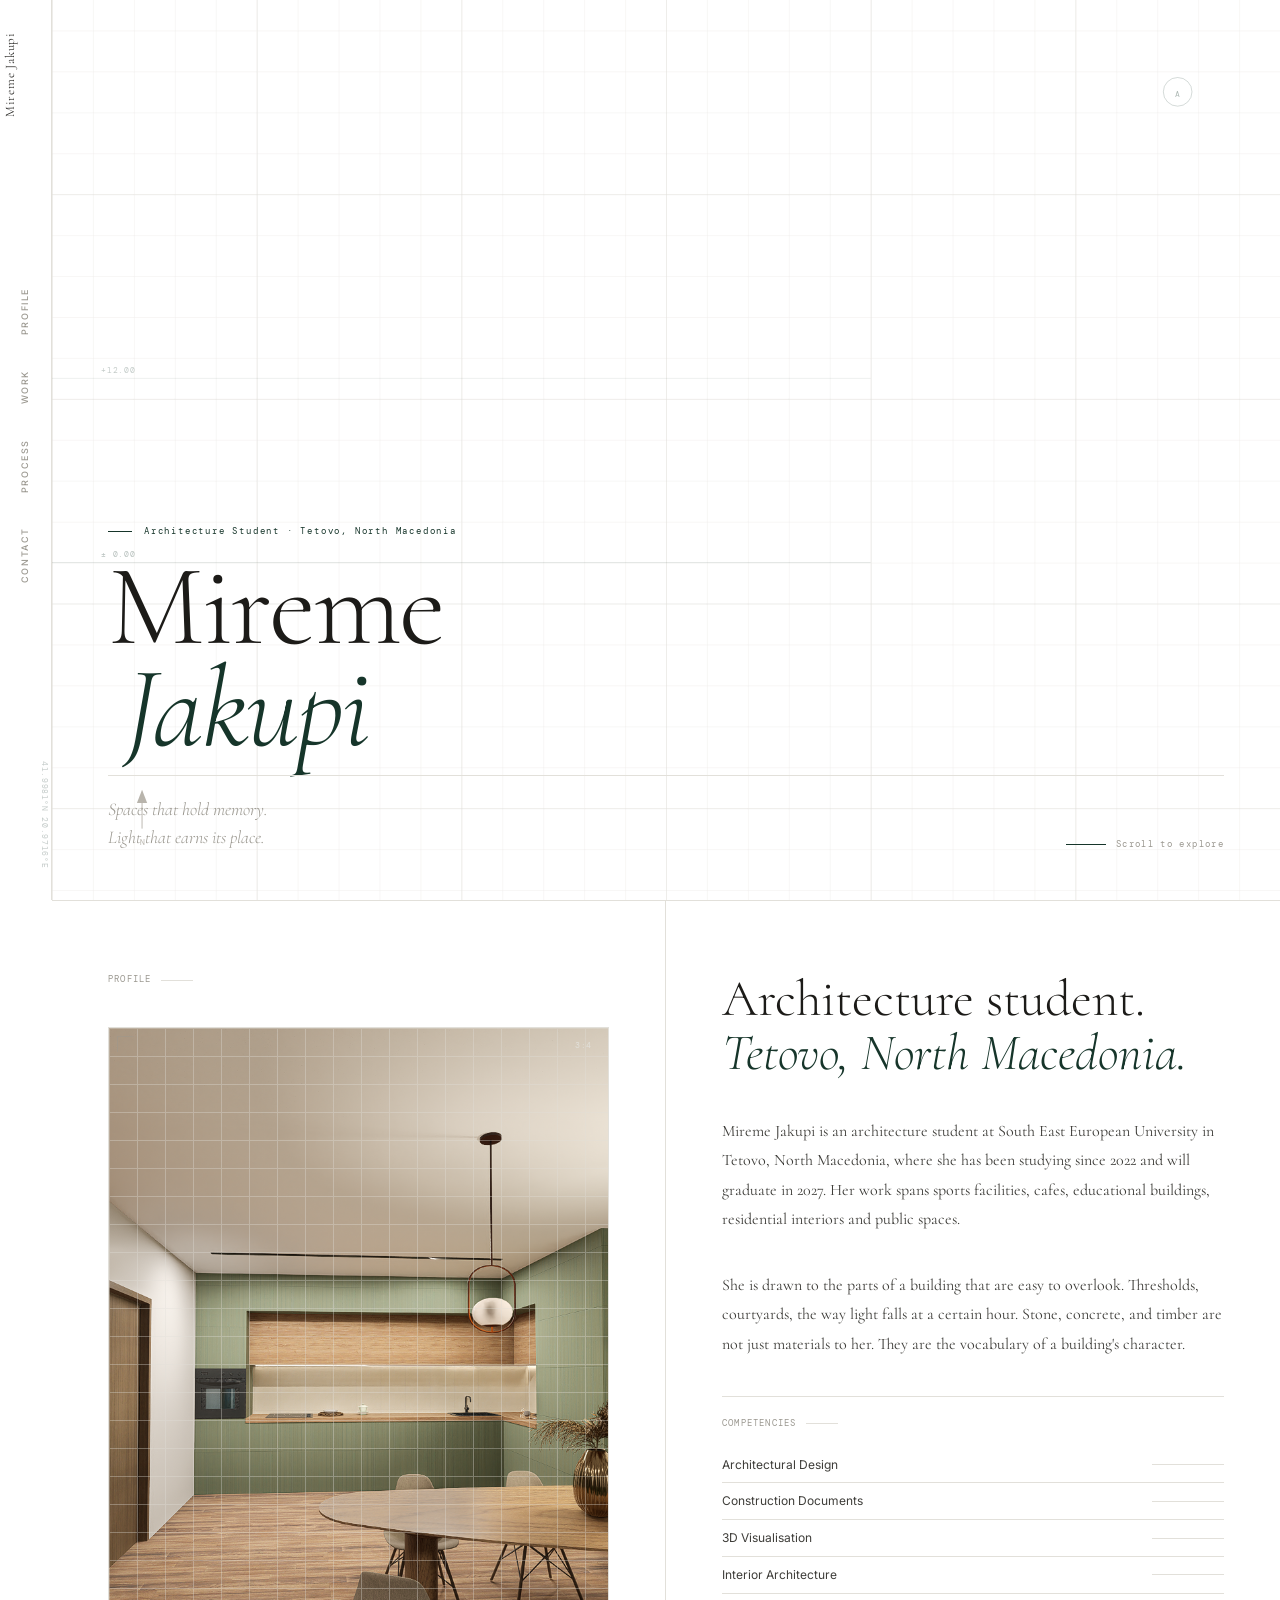
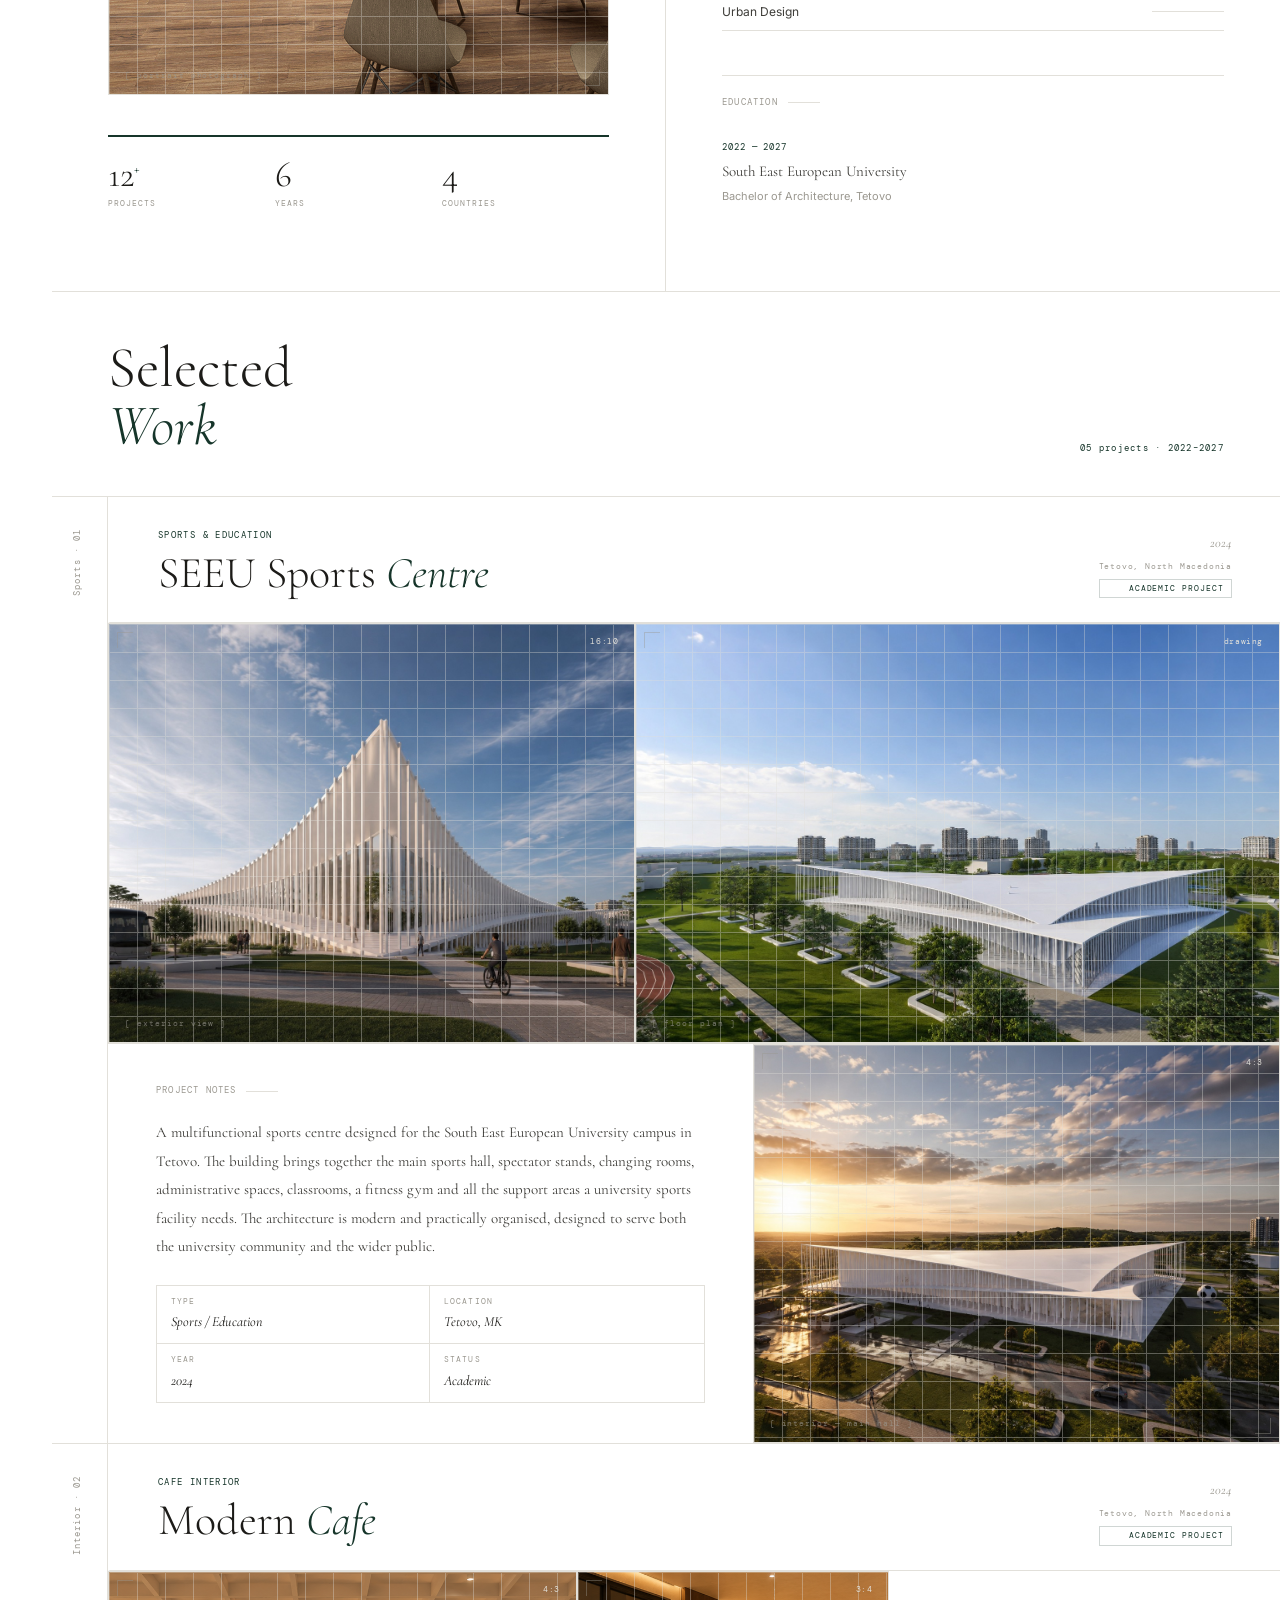
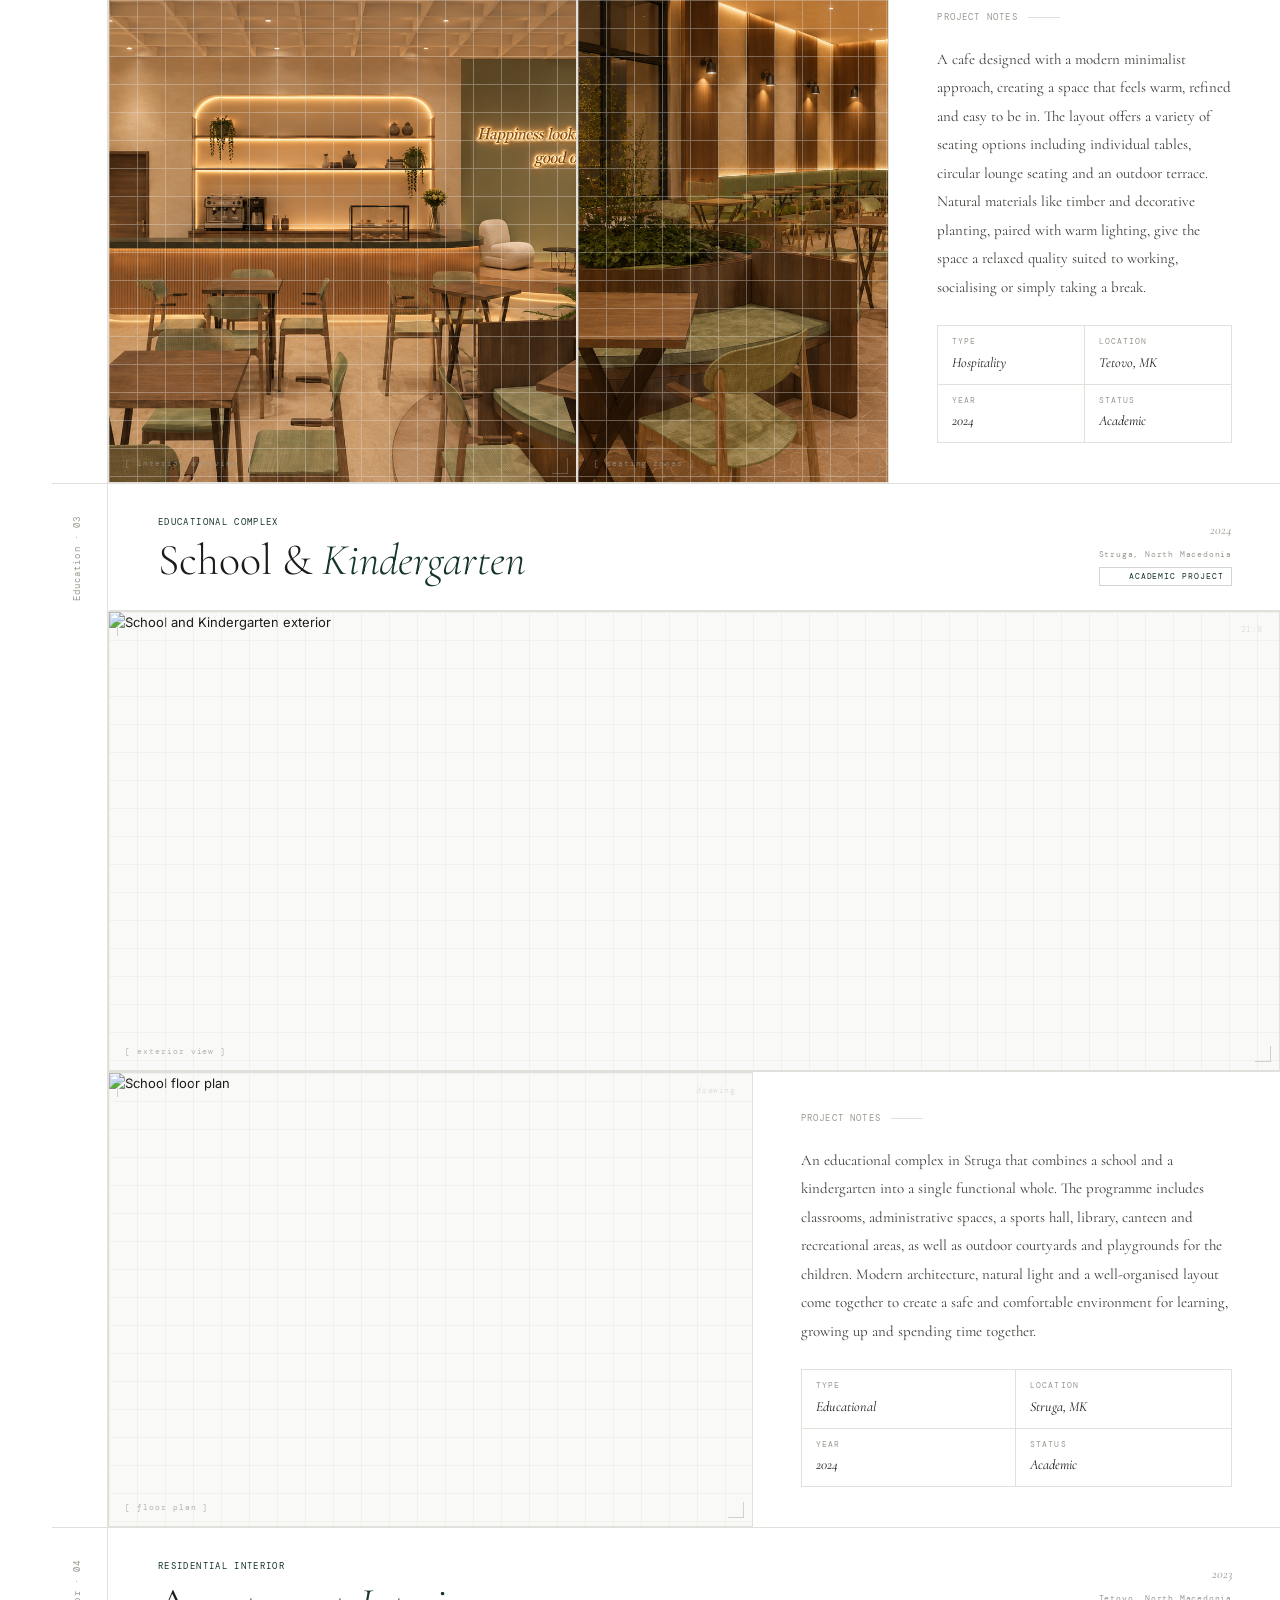
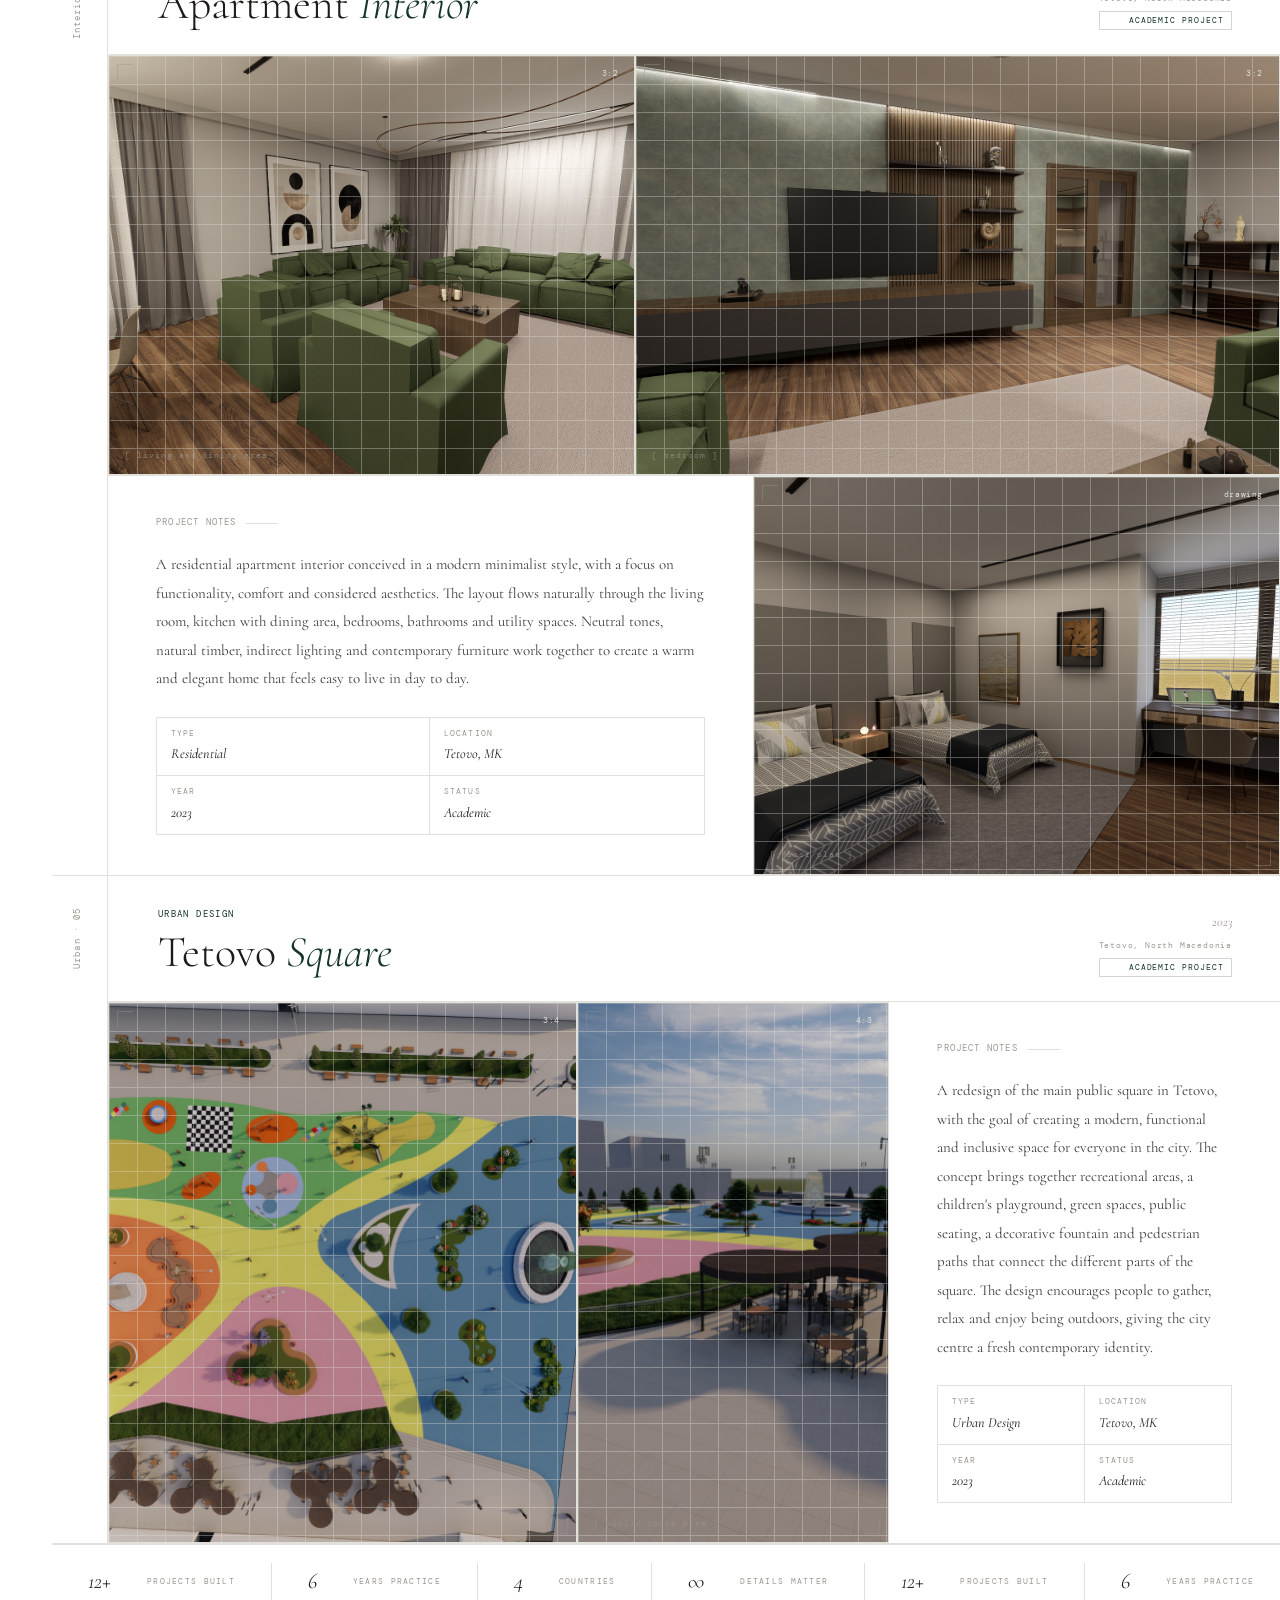
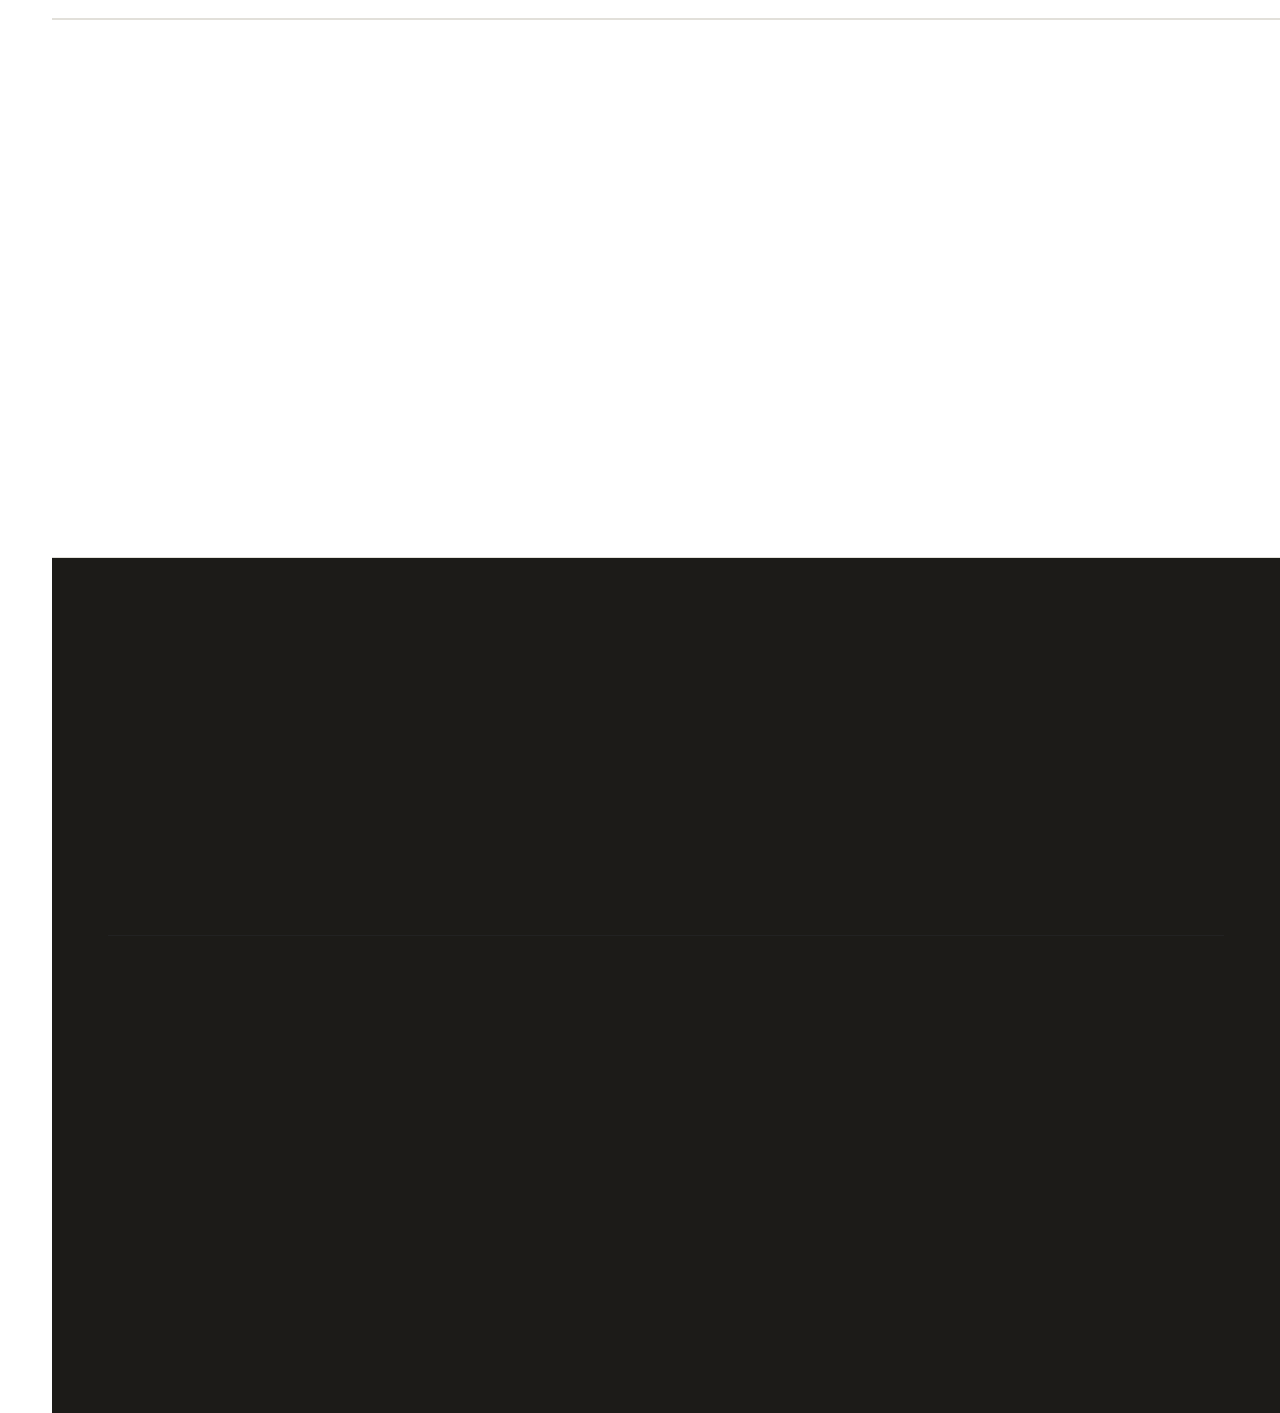
==== commit 551cbb4e: "update commit" ====
--- a/mireme-jakupi-portfolio_5.html
+++ b/mireme-jakupi-portfolio_5.html
@@ -299,7 +299,7 @@
 .hero-drawing svg {
   width: 100%; height: 100%;
   opacity: 0;
-  animation: svgFadeIn 1.2s var(--ease) 0.3s forwards;
+  animation: svgFadeIn 0.8s var(--ease) 0.1s forwards;
 }
 @keyframes svgFadeIn { to { opacity: 1; } }
 
@@ -336,7 +336,7 @@
   color: var(--green);
   margin-bottom: 18px;
   opacity: 0;
-  animation: fadeUp 0.8s var(--ease) 1.8s forwards;
+  animation: fadeUp 0.8s var(--ease) 0.2s forwards;
   display: flex; align-items: center; gap: 12px;
 }
 .hero-eyebrow::before { content:''; width: 24px; height: 1px; background: var(--green); }
@@ -349,7 +349,7 @@
   letter-spacing: -0.02em;
   color: var(--ink);
   opacity: 0;
-  animation: fadeUp 1.1s var(--ease) 2s forwards;
+  animation: fadeUp 1.1s var(--ease) 0.35s forwards;
 }
 .hero-name em { font-style: italic; color: var(--green); display: block; padding-left: 0.15em; }
 
@@ -362,7 +362,7 @@
   border-top: 1px solid var(--rule);
   padding-top: 20px;
   opacity: 0;
-  animation: fadeUp 0.8s var(--ease) 2.4s forwards;
+  animation: fadeUp 0.8s var(--ease) 0.5s forwards;
 }
 .hero-desc {
   font-family: var(--serif);
@@ -384,7 +384,7 @@
   width: 40px; height: 1px;
   background: var(--green);
   transform-origin: left;
-  animation: scaleIn 1s var(--ease) 2.8s both;
+  animation: scaleIn 1s var(--ease) 0.7s both;
 }
 @keyframes scaleIn { from{transform:scaleX(0)} to{transform:scaleX(1)} }
 
@@ -943,7 +943,7 @@
 }
 .c-linkedin-inner {
   display: grid;
-  grid-template-columns: 1fr 220px;
+  grid-template-columns: 1fr;
   gap: 0;
   border: 1px solid #222;
 }
@@ -1179,7 +1179,7 @@
     <p class="rule-label sr">Profile</p>
 
     <div class="about-portrait img-ph sr d1">
-      <img src="" alt="Portrait of Mireme Jakupi" onerror="this.style.display='none'"/>
+      <img src="../miremePortfolio/1.png" alt="Portrait of Mireme Jakupi"/>
       <span class="img-ph-label">[ portrait photograph ]</span>
       <span class="img-ph-dim">3:4</span>
       <div class="img-ph-corner-br"></div>
@@ -1200,7 +1200,8 @@
       </div>
     </div>
 
-    <div class="about-stats sr d2">
+  </div><!-- /about-left -->
+  <div class="about-right">
     <h2 class="about-name sr">
       Architecture student.<br>
       <em>Tetovo, North Macedonia.</em>
@@ -1276,7 +1277,7 @@
       <div class="project-spread t-img-drawing">
         <div class="photo-cell sr-left">
           <div class="img-ph" style="min-height:420px;">
-            <img src="1(1).jpg" alt="SEEU Sports Centre exterior"/>
+            <img src="../miremePortfolio/1 (1).jpeg" alt="SEEU Sports Centre exterior"/>
             <span class="img-ph-label">[ exterior view ]</span>
             <span class="img-ph-dim">16:10</span>
             <div class="img-ph-corner-br"></div>
@@ -1284,7 +1285,7 @@
         </div>
         <div class="photo-cell sr-right">
           <div class="img-ph" style="min-height:420px;">
-            <img src="1(2).jpg" alt="SEEU Sports Centre floor plan"/>
+            <img src="../miremePortfolio/1 (2).jpeg" alt="SEEU Sports Centre floor plan"/>
             <span class="img-ph-label">[ floor plan ]</span>
             <span class="img-ph-dim">drawing</span>
             <div class="img-ph-corner-br"></div>
@@ -1313,7 +1314,7 @@
         </div>
         <div class="photo-cell sr-right d1">
           <div class="img-ph" style="min-height:360px;">
-            <img src="1(3).jpg" alt="SEEU Sports Centre interior"/>
+            <img src="../miremePortfolio/1 (3).jpeg" alt="SEEU Sports Centre interior"/>
             <span class="img-ph-label">[ interior — main hall ]</span>
             <span class="img-ph-dim">4:3</span>
             <div class="img-ph-corner-br"></div>
@@ -1341,7 +1342,7 @@
       <div class="project-spread t-three">
         <div class="photo-cell sr-left">
           <div class="img-ph" style="min-height:360px;">
-            <img src="2(1).jpg" alt="Cafe interior view"/>
+            <img src="../miremePortfolio/2 (1).png" alt="Cafe interior view"/>
             <span class="img-ph-label">[ interior overview ]</span>
             <span class="img-ph-dim">4:3</span>
             <div class="img-ph-corner-br"></div>
@@ -1349,7 +1350,7 @@
         </div>
         <div class="photo-cell sr d1">
           <div class="img-ph" style="min-height:360px;">
-            <img src="2(2).jpg" alt="Cafe seating area"/>
+            <img src="../miremePortfolio/2 (2).png" alt="Cafe seating area"/>
             <span class="img-ph-label">[ seating zones ]</span>
             <span class="img-ph-dim">3:4</span>
             <div class="img-ph-corner-br"></div>
@@ -1396,7 +1397,7 @@
       <div class="project-spread t-full">
         <div class="photo-cell sr" style="border-right:none;">
           <div class="img-ph" style="min-height:460px;">
-            <img src="3(1).jpg" alt="School and Kindergarten exterior"/>
+            <img src="../miremePortfolio/3 (1).jpg" alt="School and Kindergarten exterior"/>
             <span class="img-ph-label">[ exterior view ]</span>
             <span class="img-ph-dim">21:9</span>
             <div class="img-ph-corner-br"></div>
@@ -1407,7 +1408,7 @@
       <div class="project-spread t-drawing-img" style="border-top:1px solid var(--rule);">
         <div class="photo-cell sr-left">
           <div class="img-ph" style="min-height:400px;">
-            <img src="3(2).jpg" alt="School floor plan"/>
+            <img src="../miremePortfolio/3 (2).jpg" alt="School floor plan"/>
             <span class="img-ph-label">[ floor plan ]</span>
             <span class="img-ph-dim">drawing</span>
             <div class="img-ph-corner-br"></div>
@@ -1454,7 +1455,7 @@
       <div class="project-spread t-img-drawing">
         <div class="photo-cell sr-left">
           <div class="img-ph" style="min-height:420px;">
-            <img src="4(1).jpg" alt="Apartment interior living area"/>
+            <img src="../miremePortfolio/4 (1).png" alt="Apartment interior living area"/>
             <span class="img-ph-label">[ living and dining area ]</span>
             <span class="img-ph-dim">3:2</span>
             <div class="img-ph-corner-br"></div>
@@ -1462,7 +1463,7 @@
         </div>
         <div class="photo-cell sr-right">
           <div class="img-ph" style="min-height:420px;">
-            <img src="4(2).jpg" alt="Apartment interior bedroom"/>
+            <img src="../miremePortfolio/4 (2).png" alt="Apartment interior bedroom"/>
             <span class="img-ph-label">[ bedroom ]</span>
             <span class="img-ph-dim">3:2</span>
             <div class="img-ph-corner-br"></div>
@@ -1490,7 +1491,7 @@
         </div>
         <div class="photo-cell sr-right d1">
           <div class="img-ph" style="min-height:360px;">
-            <img src="4(3).jpg" alt="Apartment interior plan"/>
+            <img src="../miremePortfolio/4 (3).png" alt="Apartment interior plan"/>
             <span class="img-ph-label">[ floor plan ]</span>
             <span class="img-ph-dim">drawing</span>
             <div class="img-ph-corner-br"></div>
@@ -1518,7 +1519,7 @@
       <div class="project-spread t-three">
         <div class="photo-cell sr-left">
           <div class="img-ph" style="min-height:400px;">
-            <img src="5(1).jpg" alt="Tetovo Square aerial view"/>
+            <img src="../miremePortfolio/5 (1).jpg" alt="Tetovo Square aerial view"/>
             <span class="img-ph-label">[ aerial view ]</span>
             <span class="img-ph-dim">3:4</span>
             <div class="img-ph-corner-br"></div>
@@ -1526,7 +1527,7 @@
         </div>
         <div class="photo-cell sr d1">
           <div class="img-ph" style="min-height:400px;">
-            <img src="miremejakupiPortfolio\miremePortfolio\5 (2).jpg" alt="Tetovo Square public space"/>
+            <img src="../miremePortfolio/5 (2).jpg" alt="Tetovo Square public space"/>
             <span class="img-ph-label">[ public space view ]</span>
             <span class="img-ph-dim">4:3</span>
             <div class="img-ph-corner-br"></div>
@@ -1562,12 +1563,10 @@
     <div class="mq-item"><span class="mq-n">12+</span><span class="mq-l">Projects Built</span></div>
     <div class="mq-item"><span class="mq-n">6</span><span class="mq-l">Years Practice</span></div>
     <div class="mq-item"><span class="mq-n">4</span><span class="mq-l">Countries</span></div>
-    <div class="mq-item"><span class="mq-n">3</span><span class="mq-l">Awards</span></div>
     <div class="mq-item"><span class="mq-n">∞</span><span class="mq-l">Details Matter</span></div>
     <div class="mq-item"><span class="mq-n">12+</span><span class="mq-l">Projects Built</span></div>
     <div class="mq-item"><span class="mq-n">6</span><span class="mq-l">Years Practice</span></div>
     <div class="mq-item"><span class="mq-n">4</span><span class="mq-l">Countries</span></div>
-    <div class="mq-item"><span class="mq-n">3</span><span class="mq-l">Awards</span></div>
     <div class="mq-item"><span class="mq-n">∞</span><span class="mq-l">Details Matter</span></div>
   </div>
 </div>
@@ -1605,9 +1604,7 @@
         <a href="mailto:mireme@jakupiarchitecture.com" class="c-email">mireme@jakupiarchitecture.com</a>
         <p class="c-detail">Tetovo, North Macedonia<br><br>Open to projects, collaborations<br>and conversations about architecture.</p>
         <ul class="c-socials">
-          <li><a href="#">Instagram</a></li>
           <li><a href="https://mk.linkedin.com/in/mireme-jakupi-ba372a298" target="_blank" rel="noopener">LinkedIn</a></li>
-          <li><a href="#">Archinect</a></li>
         </ul>
       </div>
     </div>
@@ -1632,22 +1629,6 @@
             View Profile on LinkedIn
             <span style="margin-left:auto;opacity:0.5;">↗</span>
           </a>
-        </div>
-        <!-- Decorative grid element -->
-        <div class="c-linkedin-deco" aria-hidden="true">
-          <svg viewBox="0 0 220 220" xmlns="http://www.w3.org/2000/svg" style="width:100%;opacity:0.08;">
-            <defs>
-              <pattern id="cgrid" width="20" height="20" patternUnits="userSpaceOnUse">
-                <path d="M 20 0 L 0 0 0 20" fill="none" stroke="white" stroke-width="0.5"/>
-              </pattern>
-            </defs>
-            <rect width="220" height="220" fill="url(#cgrid)"/>
-            <!-- Simple architectural cross -->
-            <line x1="110" y1="20" x2="110" y2="200" stroke="white" stroke-width="0.8" stroke-dasharray="4 4"/>
-            <line x1="20" y1="110" x2="200" y2="110" stroke="white" stroke-width="0.8" stroke-dasharray="4 4"/>
-            <circle cx="110" cy="110" r="40" fill="none" stroke="white" stroke-width="0.6"/>
-            <circle cx="110" cy="110" r="4" fill="white" opacity="0.4"/>
-          </svg>
         </div>
       </div>
     </div>
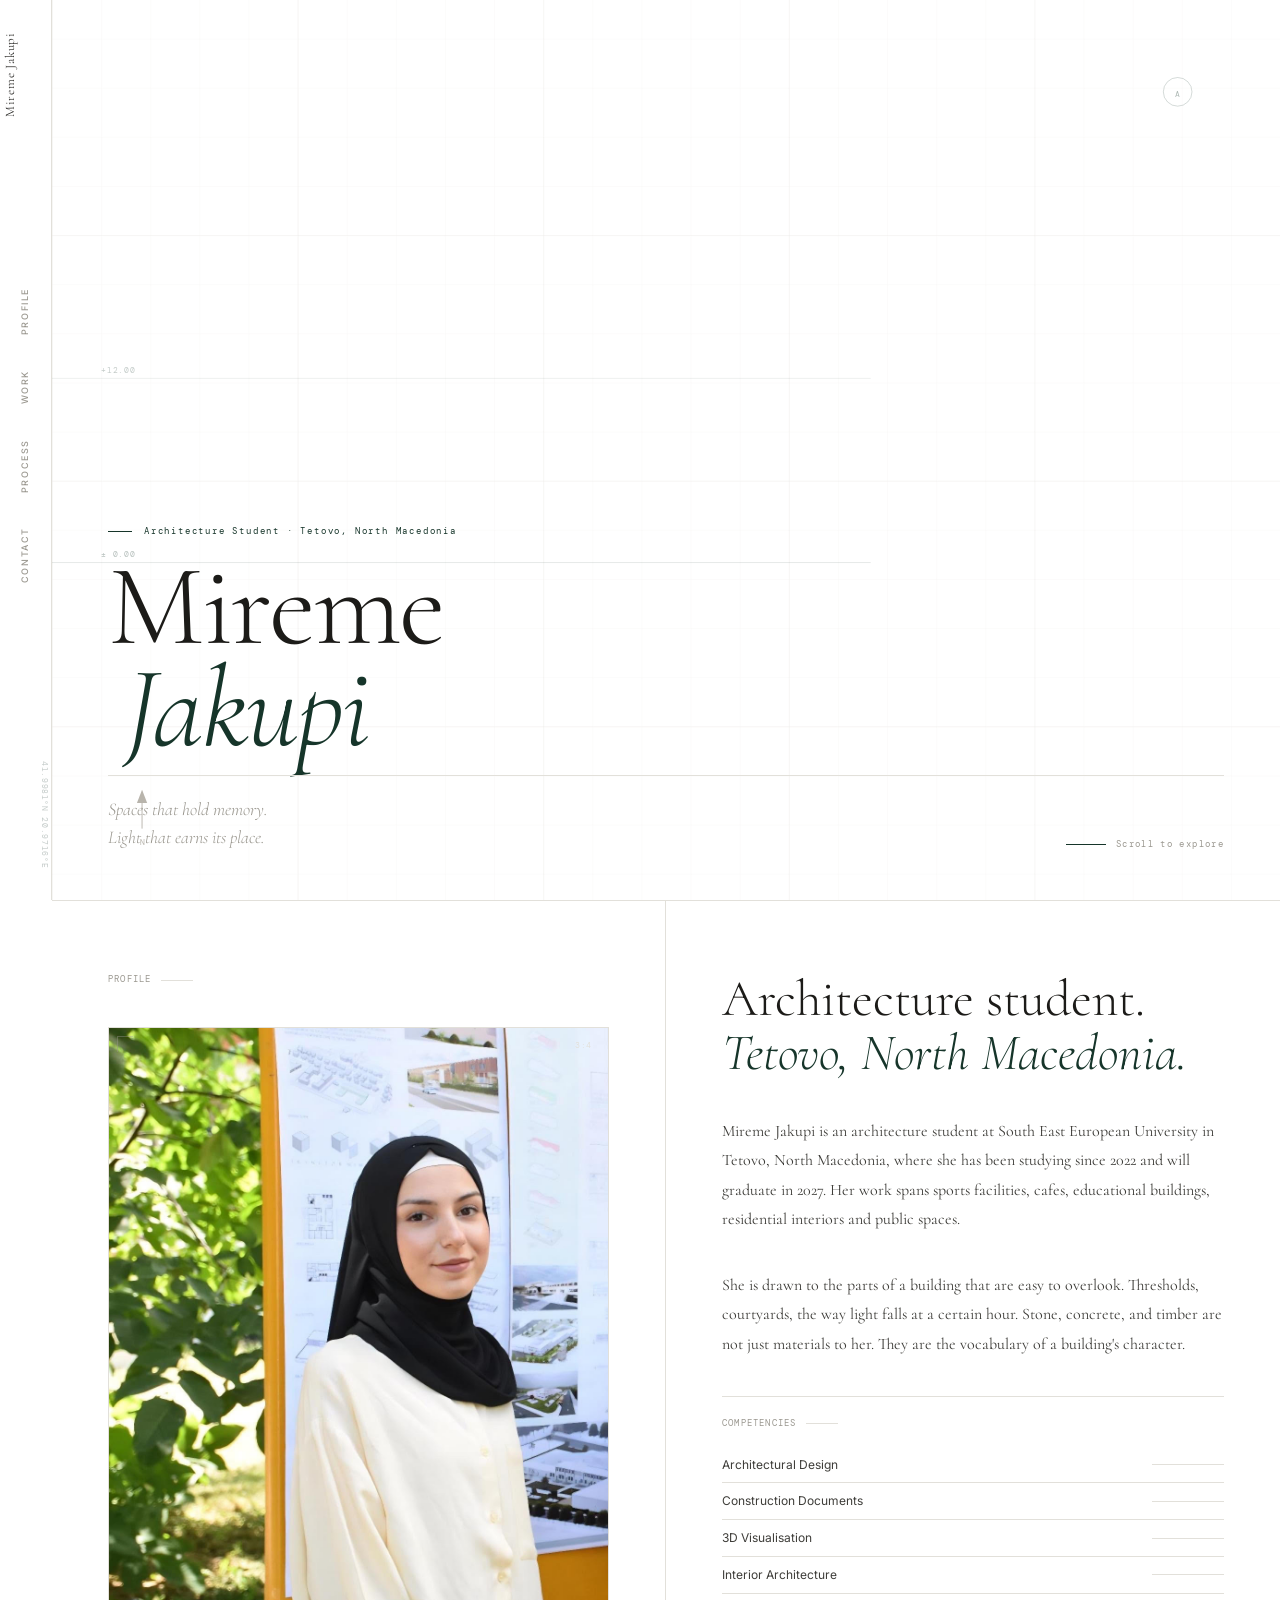
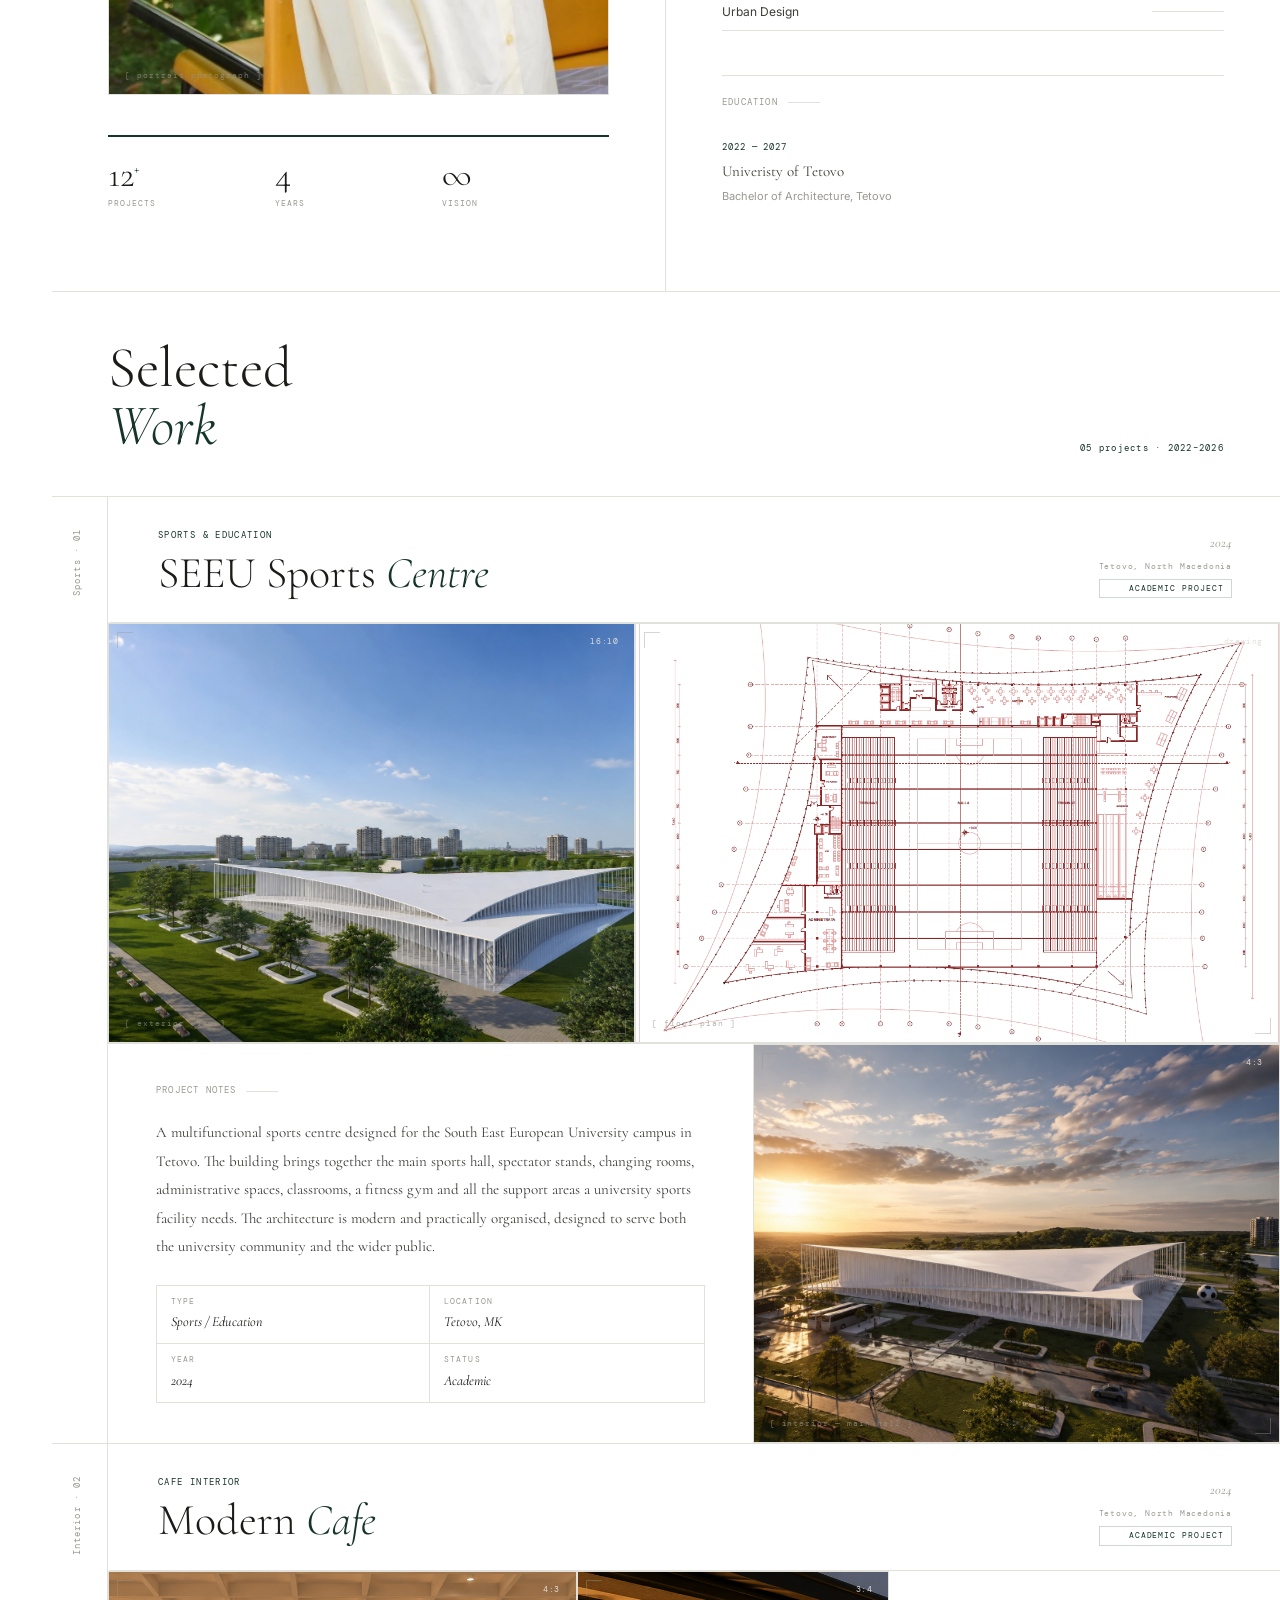
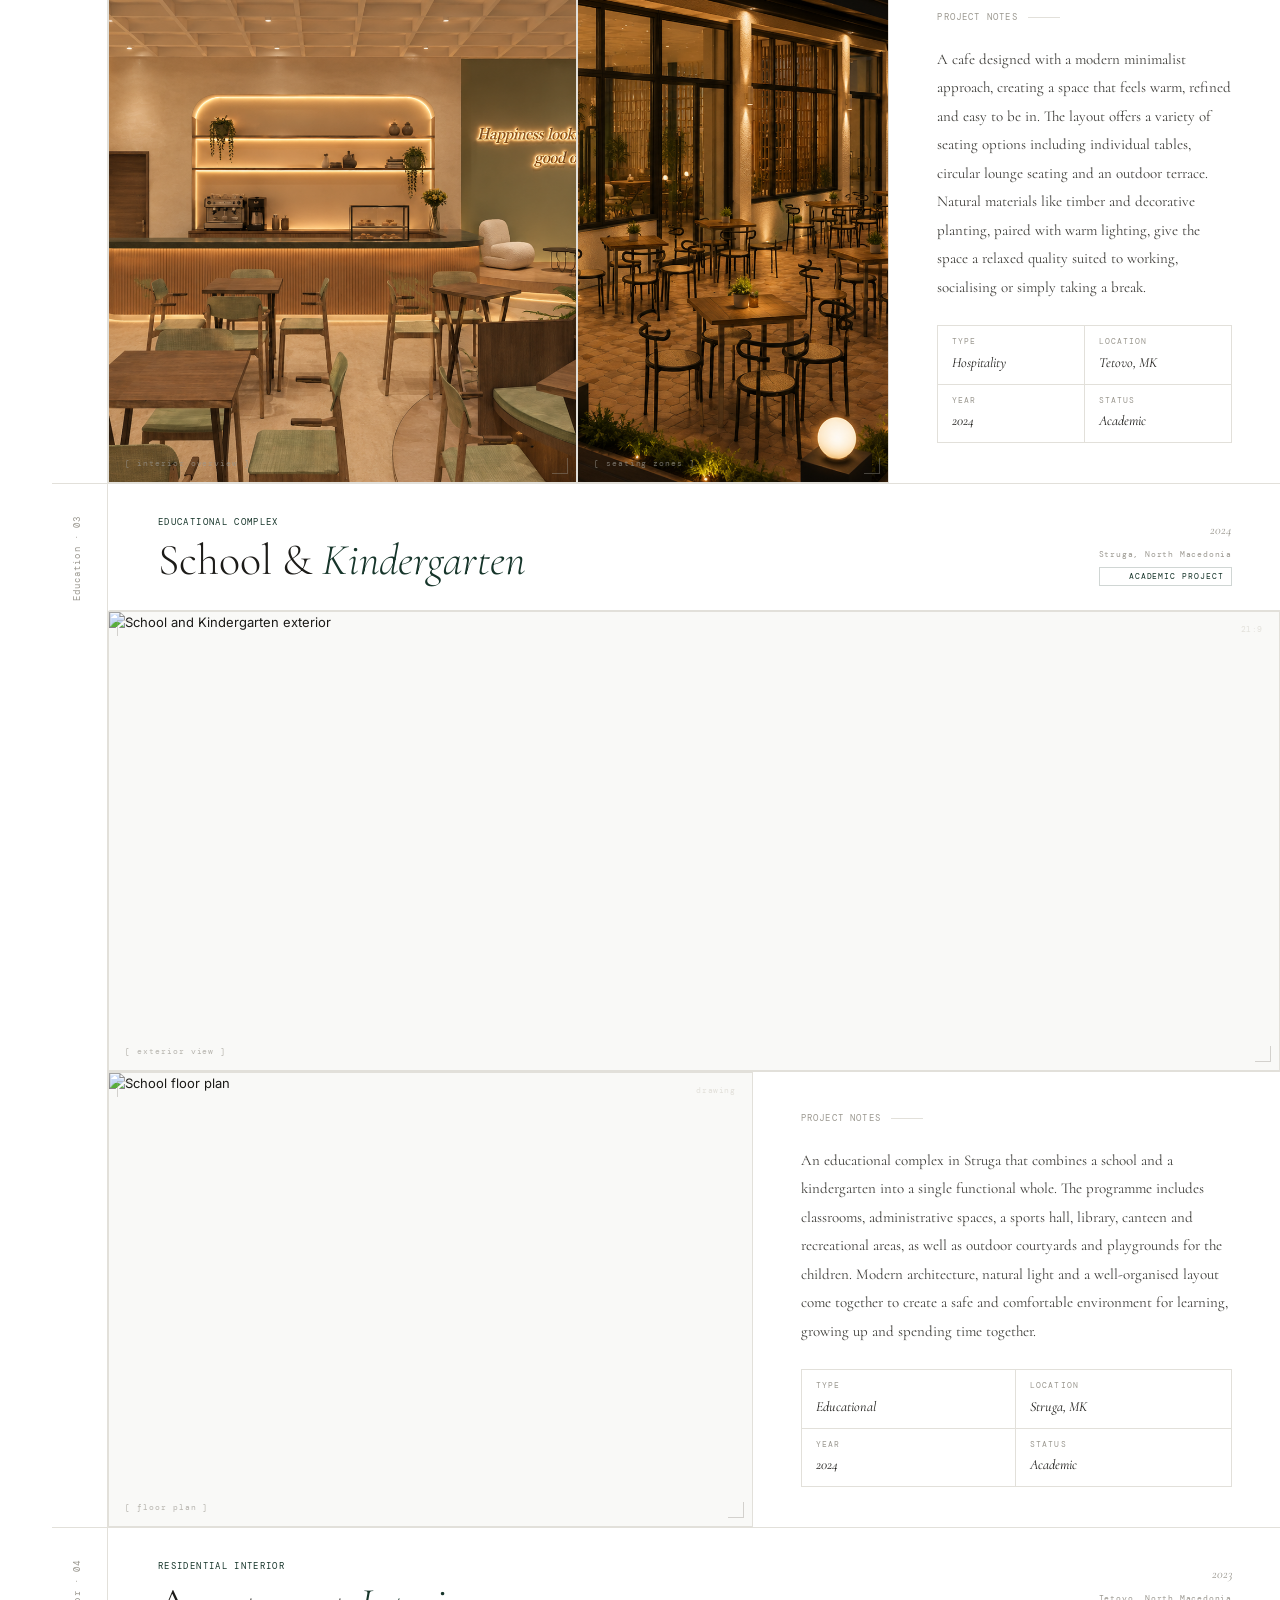
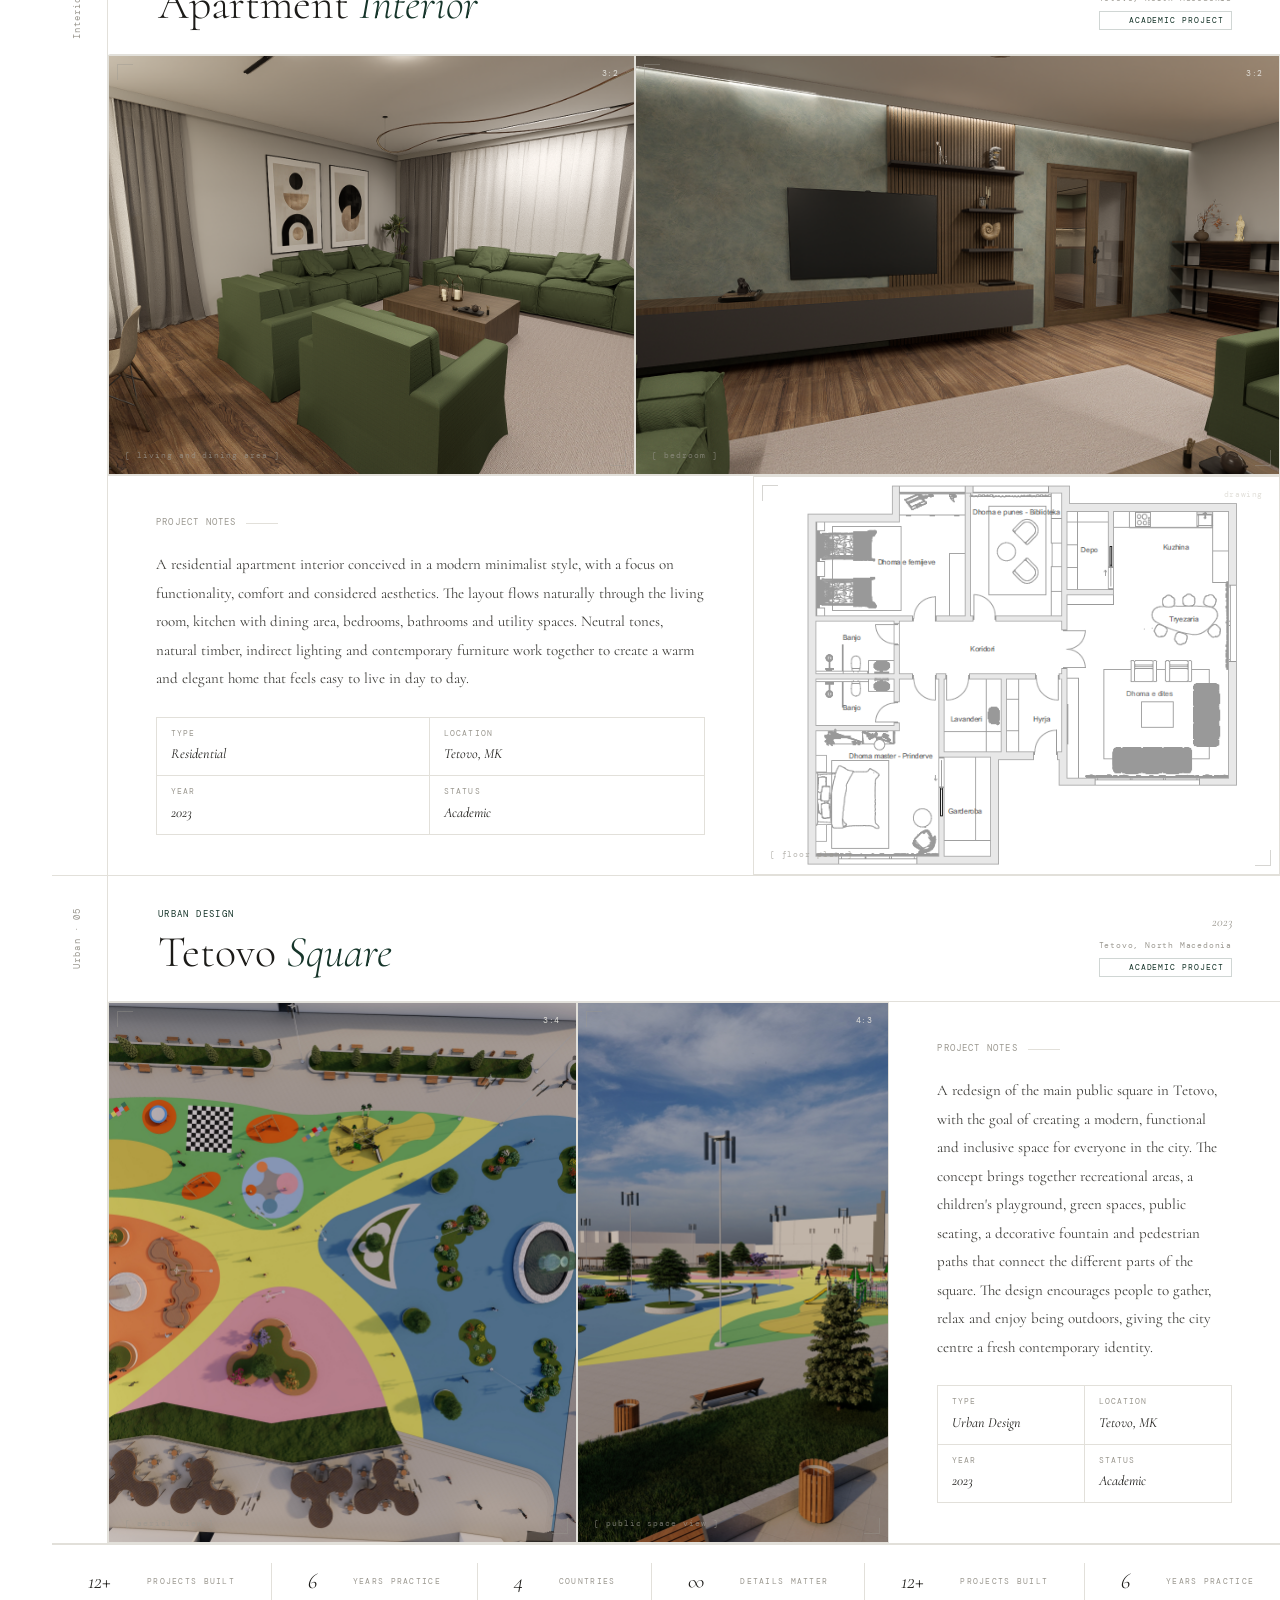
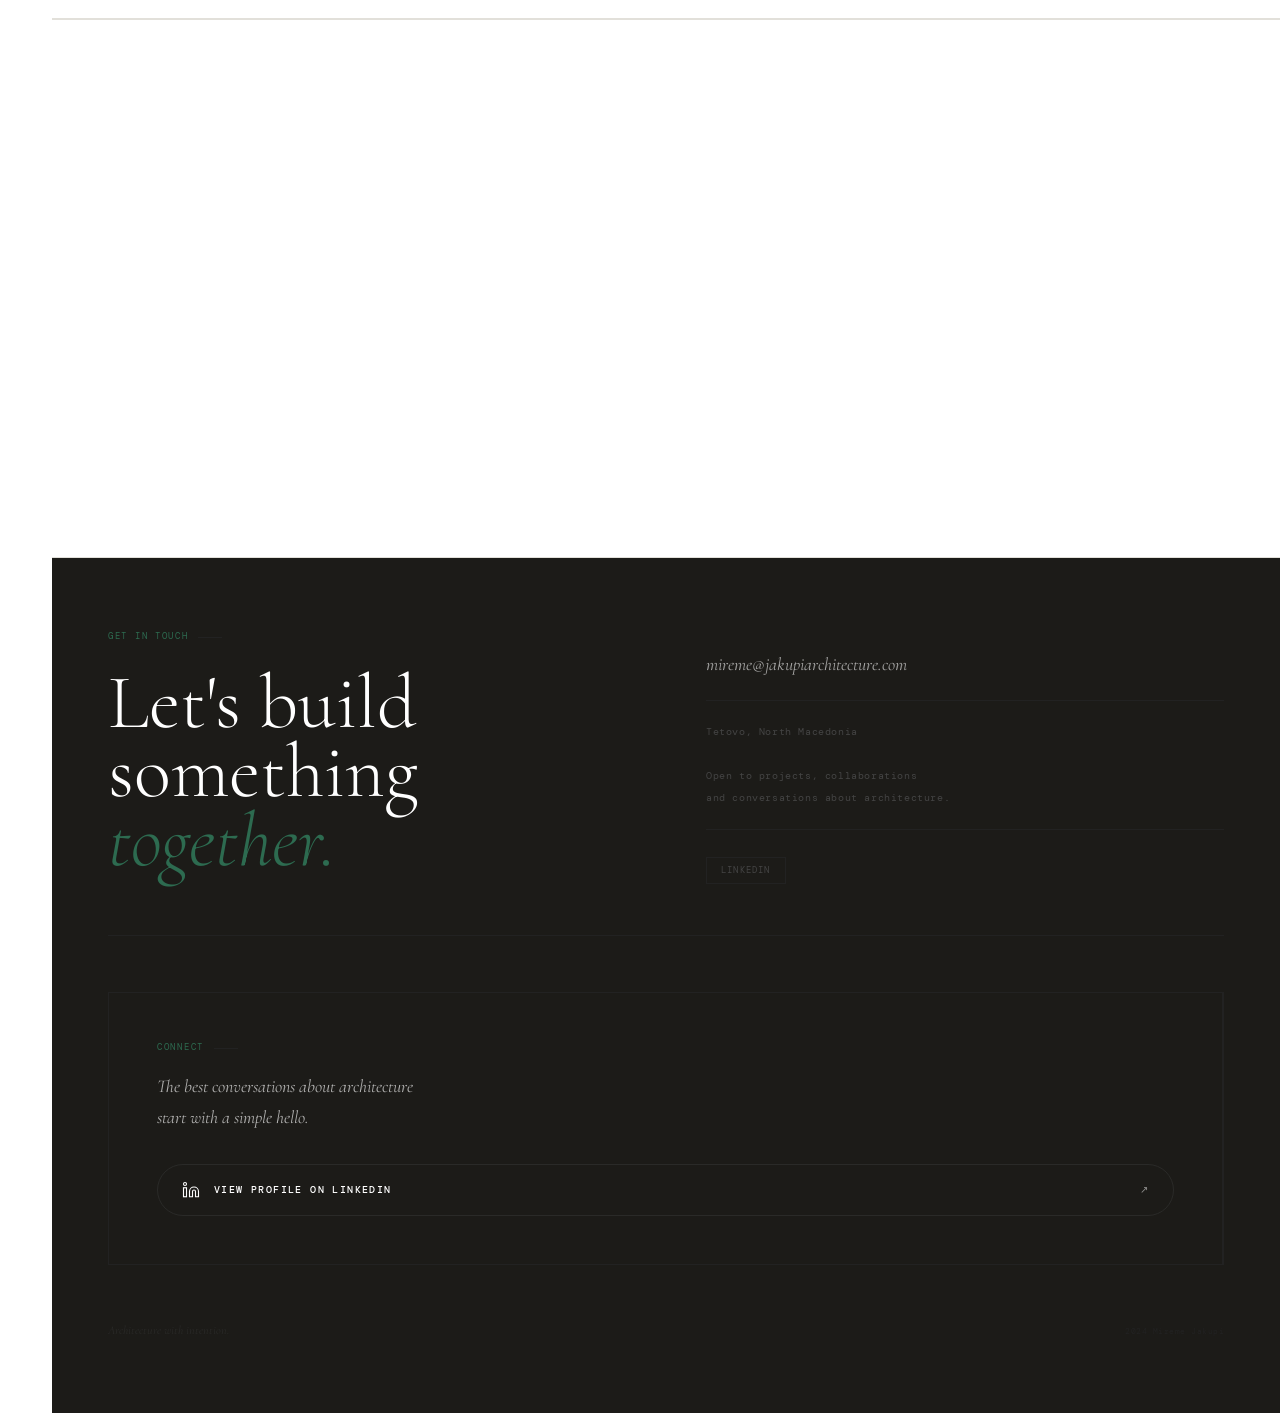
==== commit c7ba9442: "update commit" ====
--- a/mireme-jakupi-portfolio_5.html
+++ b/mireme-jakupi-portfolio_5.html
@@ -7,1059 +7,7 @@
 <link rel="preconnect" href="https://fonts.googleapis.com"/>
 <link rel="preconnect" href="https://fonts.gstatic.com" crossorigin/>
 <link href="https://fonts.googleapis.com/css2?family=Cormorant:ital,wght@0,300;0,400;0,600;1,300;1,400;1,600&family=DM+Mono:ital,wght@0,300;0,400;1,300&family=Inter:wght@300;400;500&display=swap" rel="stylesheet"/>
-<style>
-/* ═══════════════════════════
-   TOKENS
-═══════════════════════════ */
-:root {
-  --white:   #FFFFFF;
-  --paper:   #F9F9F7;
-  --ink:     #1C1B18;
-  --ink2:    #3E3D39;
-  --dim:     #9B9890;
-  --rule:    #E2E0DA;
-  --green:   #16352A;
-  --green-l: #2D6B50;
-  --mono:    'DM Mono', monospace;
-  --serif:   'Cormorant', Georgia, serif;
-  --sans:    'Inter', system-ui, sans-serif;
-  --ease:    cubic-bezier(0.22, 1, 0.36, 1);
-  --ease2:   cubic-bezier(0.16, 1, 0.3, 1);
-}
-
-*,*::before,*::after { box-sizing:border-box; margin:0; padding:0; }
-html { scroll-behavior:smooth; }
-body {
-  background: var(--white);
-  color: var(--ink);
-  font-family: var(--sans);
-  font-size: 13px;
-  line-height: 1.65;
-  overflow-x: hidden;
-  cursor: none;
-}
-a { color:inherit; text-decoration:none; }
-button { cursor:none; border:none; background:none; font-family:inherit; }
-img { display:block; width:100%; height:100%; object-fit:cover; }
-
-/* Text selection — dark forest green */
-::selection { background: var(--green); color: #B8D4C8; }
-::-moz-selection { background: var(--green); color: #B8D4C8; }
-
-/* ═══════════════════════════
-   CURSOR — drafting crosshair + pencil trail
-═══════════════════════════ */
-#cursor-crosshair {
-  position: fixed;
-  pointer-events: none;
-  z-index: 9999;
-  transform: translate(-50%, -50%);
-  width: 24px; height: 24px;
-}
-#cursor-crosshair::before,
-#cursor-crosshair::after {
-  content: '';
-  position: absolute;
-  background: var(--green);
-  transition: transform 0.15s var(--ease);
-}
-/* horizontal line */
-#cursor-crosshair::before {
-  width: 100%; height: 1px;
-  top: 50%; left: 0;
-  transform: translateY(-50%);
-}
-/* vertical line */
-#cursor-crosshair::after {
-  width: 1px; height: 100%;
-  left: 50%; top: 0;
-  transform: translateX(-50%);
-}
-/* center dot */
-#cursor-dot {
-  position: fixed;
-  width: 3px; height: 3px;
-  background: var(--green);
-  border-radius: 50%;
-  pointer-events: none;
-  z-index: 10000;
-  transform: translate(-50%, -50%);
-}
-/* hover state — enlarge crosshair */
-body.hov #cursor-crosshair { width: 40px; height: 40px; }
-body.hov #cursor-dot { background: var(--green-l); }
-
-/* Trail canvas sits behind everything */
-#trail-canvas {
-  position: fixed;
-  inset: 0;
-  pointer-events: none;
-  z-index: 9990;
-}
-
-/* ═══════════════════════════
-   VERTICAL SIDEBAR NAV
-═══════════════════════════ */
-#sidenav {
-  position: fixed;
-  left: 0; top: 0; bottom: 0;
-  width: 52px;
-  z-index: 500;
-  display: flex;
-  flex-direction: column;
-  justify-content: space-between;
-  padding: 32px 0;
-  border-right: 1px solid var(--rule);
-  background: var(--white);
-}
-.sn-logo {
-  writing-mode: vertical-rl;
-  transform: rotate(180deg);
-  font-family: var(--serif);
-  font-size: 13px;
-  font-weight: 300;
-  letter-spacing: 0.06em;
-  color: var(--ink);
-  padding: 0 0 0 16px;
-  white-space: nowrap;
-}
-.sn-links {
-  display: flex;
-  flex-direction: column;
-  align-items: center;
-  gap: 28px;
-  list-style: none;
-}
-.sn-links a {
-  writing-mode: vertical-rl;
-  transform: rotate(180deg);
-  font-size: 9px;
-  font-weight: 500;
-  letter-spacing: 0.18em;
-  text-transform: uppercase;
-  color: var(--dim);
-  transition: color 0.2s;
-  white-space: nowrap;
-}
-.sn-links a:hover,
-.sn-links a.active { color: var(--green); }
-.sn-links a.active::before {
-  content: '—';
-  display: block;
-  text-align: center;
-  margin-bottom: 4px;
-  transform: rotate(90deg);
-  color: var(--green);
-}
-.sn-coord {
-  writing-mode: vertical-rl;
-  font-family: var(--mono);
-  font-size: 8px;
-  color: var(--rule);
-  letter-spacing: 0.08em;
-  padding: 0 0 0 20px;
-  white-space: nowrap;
-}
-
-/* ═══════════════════════════
-   MAIN CONTENT OFFSET
-═══════════════════════════ */
-main { margin-left: 52px; }
-
-/* ═══════════════════════════
-   SHARED UTILITIES
-═══════════════════════════ */
-.mono {
-  font-family: var(--mono);
-  font-size: 9px;
-  letter-spacing: 0.1em;
-  color: var(--dim);
-}
-.rule-label {
-  font-family: var(--mono);
-  font-size: 8.5px;
-  letter-spacing: 0.14em;
-  text-transform: uppercase;
-  color: var(--dim);
-  display: flex;
-  align-items: center;
-  gap: 10px;
-}
-.rule-label::after { content:''; flex:1; max-width:32px; height:1px; background:var(--rule); }
-
-/* scroll reveal */
-.sr {
-  opacity: 0;
-  transform: translateY(20px);
-  transition: opacity 0.9s var(--ease), transform 0.9s var(--ease);
-}
-.sr.on { opacity:1; transform:translateY(0); }
-.sr-left {
-  opacity: 0;
-  transform: translateX(-24px);
-  transition: opacity 0.9s var(--ease), transform 0.9s var(--ease);
-}
-.sr-left.on { opacity:1; transform:translateX(0); }
-.sr-right {
-  opacity: 0;
-  transform: translateX(24px);
-  transition: opacity 0.9s var(--ease), transform 0.9s var(--ease);
-}
-.sr-right.on { opacity:1; transform:translateX(0); }
-.d1{transition-delay:0.08s} .d2{transition-delay:0.16s}
-.d3{transition-delay:0.24s} .d4{transition-delay:0.32s}
-.d5{transition-delay:0.40s}
-
-/* ═══════════════════════════
-   IMAGE PLACEHOLDER
-═══════════════════════════ */
-.img-ph {
-  background: var(--paper);
-  border: 1px solid var(--rule);
-  position: relative;
-  overflow: hidden;
-  display: flex;
-  align-items: center;
-  justify-content: center;
-}
-.img-ph img { position:absolute; inset:0; width:100%; height:100%; object-fit:cover; }
-/* grid texture overlay */
-.img-ph::before {
-  content: '';
-  position: absolute;
-  inset: 0;
-  background-image:
-    linear-gradient(var(--rule) 1px, transparent 1px),
-    linear-gradient(90deg, var(--rule) 1px, transparent 1px);
-  background-size: 28px 28px;
-  opacity: 0.35;
-  z-index: 1;
-  pointer-events: none;
-}
-.img-ph-label {
-  position: absolute;
-  bottom: 12px; left: 16px;
-  font-family: var(--mono);
-  font-size: 8px;
-  letter-spacing: 0.12em;
-  color: var(--dim);
-  z-index: 2;
-  opacity: 0.7;
-}
-.img-ph-dim {
-  position: absolute;
-  top: 12px; right: 16px;
-  font-family: var(--mono);
-  font-size: 7.5px;
-  color: var(--rule);
-  z-index: 2;
-  letter-spacing: 0.08em;
-}
-/* corner ticks */
-.img-ph::after {
-  content: '';
-  position: absolute;
-  top: 8px; left: 8px;
-  width: 16px; height: 16px;
-  border-top: 1px solid var(--dim);
-  border-left: 1px solid var(--dim);
-  z-index: 2;
-  opacity: 0.4;
-}
-.img-ph-corner-br {
-  position: absolute;
-  bottom: 8px; right: 8px;
-  width: 16px; height: 16px;
-  border-bottom: 1px solid var(--dim);
-  border-right: 1px solid var(--dim);
-  z-index: 2;
-  opacity: 0.4;
-}
-/* hover zoom */
-.img-ph img { transition: transform 0.7s var(--ease2); }
-.img-ph:hover img { transform: scale(1.04); }
-
-/* ═══════════════════════════
-   SECTION 0 — HERO
-═══════════════════════════ */
-#hero {
-  min-height: 100vh;
-  display: grid;
-  grid-template-rows: 1fr auto;
-  padding: 0 56px 48px;
-  position: relative;
-  overflow: hidden;
-}
-.hero-drawing {
-  position: absolute;
-  inset: 0;
-  z-index: 0;
-  pointer-events: none;
-}
-.hero-drawing svg {
-  width: 100%; height: 100%;
-  opacity: 0;
-  animation: svgFadeIn 0.8s var(--ease) 0.1s forwards;
-}
-@keyframes svgFadeIn { to { opacity: 1; } }
-
-/* SVG line draw animation */
-.draw-line {
-  stroke-dasharray: 2000;
-  stroke-dashoffset: 2000;
-  animation: drawLine 3s var(--ease) 0.6s forwards;
-}
-.draw-line-2 {
-  stroke-dasharray: 1500;
-  stroke-dashoffset: 1500;
-  animation: drawLine 2.5s var(--ease) 1s forwards;
-}
-.draw-line-3 {
-  stroke-dasharray: 800;
-  stroke-dashoffset: 800;
-  animation: drawLine 2s var(--ease) 1.4s forwards;
-}
-@keyframes drawLine { to { stroke-dashoffset: 0; } }
-
-.hero-content {
-  position: relative;
-  z-index: 2;
-  display: flex;
-  flex-direction: column;
-  justify-content: flex-end;
-  padding-bottom: 16px;
-}
-.hero-eyebrow {
-  font-family: var(--mono);
-  font-size: 9px;
-  letter-spacing: 0.2em;
-  color: var(--green);
-  margin-bottom: 18px;
-  opacity: 0;
-  animation: fadeUp 0.8s var(--ease) 0.2s forwards;
-  display: flex; align-items: center; gap: 12px;
-}
-.hero-eyebrow::before { content:''; width: 24px; height: 1px; background: var(--green); }
-
-.hero-name {
-  font-family: var(--serif);
-  font-size: clamp(58px, 9vw, 136px);
-  font-weight: 300;
-  line-height: 0.88;
-  letter-spacing: -0.02em;
-  color: var(--ink);
-  opacity: 0;
-  animation: fadeUp 1.1s var(--ease) 0.35s forwards;
-}
-.hero-name em { font-style: italic; color: var(--green); display: block; padding-left: 0.15em; }
-
-.hero-bottom {
-  position: relative;
-  z-index: 2;
-  display: flex;
-  justify-content: space-between;
-  align-items: flex-end;
-  border-top: 1px solid var(--rule);
-  padding-top: 20px;
-  opacity: 0;
-  animation: fadeUp 0.8s var(--ease) 0.5s forwards;
-}
-.hero-desc {
-  font-family: var(--serif);
-  font-size: 18px;
-  font-style: italic;
-  font-weight: 300;
-  color: var(--dim);
-  line-height: 1.55;
-  max-width: 340px;
-}
-.hero-scroll {
-  font-family: var(--mono);
-  font-size: 8.5px;
-  letter-spacing: 0.16em;
-  color: var(--dim);
-  display: flex; align-items: center; gap: 10px;
-}
-.hero-scroll-line {
-  width: 40px; height: 1px;
-  background: var(--green);
-  transform-origin: left;
-  animation: scaleIn 1s var(--ease) 0.7s both;
-}
-@keyframes scaleIn { from{transform:scaleX(0)} to{transform:scaleX(1)} }
-
-/* ═══════════════════════════
-   SECTION 1 — ABOUT
-═══════════════════════════ */
-#about {
-  border-top: 1px solid var(--rule);
-  display: grid;
-  grid-template-columns: 1fr 1fr;
-}
-.about-left {
-  padding: 72px 56px;
-  border-right: 1px solid var(--rule);
-  display: flex;
-  flex-direction: column;
-  gap: 40px;
-}
-.about-right {
-  padding: 72px 56px;
-  display: flex;
-  flex-direction: column;
-  gap: 36px;
-}
-.about-portrait {
-  aspect-ratio: 3/4;
-}
-.about-stats {
-  display: grid;
-  grid-template-columns: repeat(3,1fr);
-  border-top: 2px solid var(--ink);
-  padding-top: 20px;
-}
-.stat-cell { padding-right: 12px; }
-.stat-n {
-  font-family: var(--serif);
-  font-size: 36px;
-  font-weight: 300;
-  line-height: 1;
-}
-.stat-n sup { font-size: 14px; color: var(--green); }
-.stat-l {
-  font-family: var(--mono);
-  font-size: 8px;
-  letter-spacing: 0.12em;
-  color: var(--dim);
-  margin-top: 4px;
-  text-transform: uppercase;
-}
-.about-name {
-  font-family: var(--serif);
-  font-size: clamp(32px, 4vw, 52px);
-  font-weight: 300;
-  line-height: 1.05;
-}
-.about-name em { font-style: italic; color: var(--green); }
-.about-bio {
-  font-family: var(--serif);
-  font-size: 16px;
-  line-height: 1.85;
-  color: var(--ink2);
-}
-/* Elevation drawing */
-.elevation-block {
-  background: var(--paper);
-  padding: 24px;
-  border: 1px solid var(--rule);
-}
-.elevation-block svg { width:100%; display:block; }
-.elev-foot {
-  margin-top: 10px;
-  display: flex; justify-content: space-between;
-  font-family: var(--mono);
-  font-size: 7.5px;
-  letter-spacing: 0.1em;
-  color: var(--dim);
-}
-/* Skills */
-.skills { border-top: 1px solid var(--rule); padding-top: 20px; }
-.skill-row {
-  display: flex; justify-content: space-between; align-items: center;
-  padding: 8px 0; border-bottom: 1px solid var(--rule);
-  font-size: 12px; color: var(--ink2);
-}
-.skill-bar { width: 72px; height: 1px; background: var(--rule); position:relative; }
-.skill-fill {
-  position:absolute; top:0; left:0; height:1px;
-  background: var(--ink);
-  transform: scaleX(0); transform-origin: left;
-  transition: transform 1.4s var(--ease);
-}
-
-/* ═══════════════════════════
-   SECTION 2 — WORK
-═══════════════════════════ */
-#work { border-top: 1px solid var(--rule); }
-.work-header {
-  padding: 48px 56px 40px;
-  border-bottom: 1px solid var(--rule);
-  display: flex;
-  justify-content: space-between;
-  align-items: flex-end;
-}
-.work-h {
-  font-family: var(--serif);
-  font-size: clamp(32px, 4.5vw, 58px);
-  font-weight: 300;
-  line-height: 1.0;
-}
-.work-h em { font-style: italic; color: var(--green); }
-.work-count {
-  font-family: var(--mono);
-  font-size: 9px;
-  letter-spacing: 0.14em;
-  color: var(--dim);
-}
-
-/* Project entry */
-.project-entry {
-  border-bottom: 1px solid var(--rule);
-  display: grid;
-  grid-template-columns: 56px 1fr;
-}
-/* index tab */
-.project-idx {
-  border-right: 1px solid var(--rule);
-  display: flex;
-  align-items: flex-start;
-  padding: 32px 0 0 18px;
-}
-.project-idx span {
-  font-family: var(--mono);
-  font-size: 9px;
-  letter-spacing: 0.12em;
-  color: var(--dim);
-  writing-mode: vertical-rl;
-  transform: rotate(180deg);
-}
-/* project body */
-.project-body { }
-
-/* Top strip: title + meta */
-.project-strip {
-  padding: 32px 48px 24px;
-  display: flex;
-  justify-content: space-between;
-  align-items: flex-start;
-  border-bottom: 1px solid var(--rule);
-  cursor: none;
-  transition: background 0.3s;
-}
-.project-entry:hover .project-strip { background: var(--paper); }
-.project-title-block { }
-.project-category {
-  font-family: var(--mono);
-  font-size: 8.5px;
-  letter-spacing: 0.16em;
-  color: var(--green);
-  margin-bottom: 8px;
-  text-transform: uppercase;
-}
-.project-name {
-  font-family: var(--serif);
-  font-size: clamp(26px, 3.5vw, 44px);
-  font-weight: 300;
-  line-height: 1.0;
-}
-.project-name em { font-style: italic; color: var(--green); }
-.project-meta-block {
-  text-align: right;
-  display: flex;
-  flex-direction: column;
-  gap: 6px;
-  padding-top: 4px;
-}
-.project-year {
-  font-family: var(--serif);
-  font-size: 13px;
-  font-style: italic;
-  color: var(--dim);
-}
-.project-loc {
-  font-family: var(--mono);
-  font-size: 8px;
-  letter-spacing: 0.1em;
-  color: var(--dim);
-}
-.project-status {
-  font-family: var(--mono);
-  font-size: 8px;
-  color: var(--green);
-  letter-spacing: 0.12em;
-  text-transform: uppercase;
-}
-
-/* Drawing + image layout */
-.project-spread {
-  display: grid;
-}
-.project-spread.t-drawing-img { grid-template-columns: 1.1fr 0.9fr; }
-.project-spread.t-img-drawing { grid-template-columns: 0.9fr 1.1fr; }
-.project-spread.t-three       { grid-template-columns: 1.2fr 0.8fr 1fr; }
-.project-spread.t-full        { grid-template-columns: 1fr; }
-
-.spread-cell {
-  border-right: 1px solid var(--rule);
-  position: relative;
-  overflow: hidden;
-}
-.spread-cell:last-child { border-right: none; }
-
-/* drawing cell */
-.drawing-cell {
-  padding: 40px 48px;
-  background: var(--paper);
-}
-.drawing-cell svg { width:100%; display:block; }
-.drawing-caption {
-  margin-top: 12px;
-  font-family: var(--mono);
-  font-size: 7.5px;
-  letter-spacing: 0.12em;
-  color: var(--dim);
-  display: flex;
-  justify-content: space-between;
-}
-
-/* photo cell */
-.photo-cell { }
-.photo-cell .img-ph { width:100%; height:100%; min-height:320px; }
-
-/* text cell */
-.text-cell { padding: 40px 48px; }
-.text-cell .project-desc {
-  font-family: var(--serif);
-  font-size: 15px;
-  line-height: 1.9;
-  color: var(--ink2);
-  margin-bottom: 24px;
-}
-.project-data {
-  display: grid;
-  grid-template-columns: 1fr 1fr;
-  gap: 0;
-  border: 1px solid var(--rule);
-  margin-top: 20px;
-}
-.pd-cell { padding: 10px 14px; border-bottom: 1px solid var(--rule); border-right: 1px solid var(--rule); }
-.pd-cell:nth-child(even) { border-right: none; }
-.pd-cell:nth-last-child(-n+2) { border-bottom: none; }
-.pd-k { font-family: var(--mono); font-size: 7.5px; letter-spacing: 0.14em; color: var(--dim); text-transform: uppercase; }
-.pd-v { font-family: var(--serif); font-size: 14px; font-style: italic; color: var(--ink); margin-top: 2px; }
-
-/* svg draw-on-scroll */
-.draw-on-scroll {
-  stroke-dasharray: 3000;
-  stroke-dashoffset: 3000;
-  transition: stroke-dashoffset 2.2s var(--ease);
-}
-.draw-on-scroll.drawn { stroke-dashoffset: 0; }
-.draw-short {
-  stroke-dasharray: 1200;
-  stroke-dashoffset: 1200;
-  transition: stroke-dashoffset 1.8s var(--ease);
-}
-.draw-short.drawn { stroke-dashoffset: 0; }
-
-/* ═══════════════════════════
-   MARQUEE STRIP
-═══════════════════════════ */
-.mq-wrap {
-  overflow: hidden;
-  border-top: 1px solid var(--rule);
-  border-bottom: 1px solid var(--rule);
-  padding: 18px 0;
-}
-.mq-track {
-  display: flex;
-  animation: mq 26s linear infinite;
-  white-space: nowrap;
-}
-.mq-item {
-  display: flex; align-items: center; gap: 36px;
-  padding: 0 36px;
-  border-right: 1px solid var(--rule);
-  flex-shrink: 0;
-}
-.mq-n { font-family: var(--serif); font-size: 22px; font-weight: 300; font-style: italic; }
-.mq-l { font-family: var(--mono); font-size: 8px; letter-spacing: 0.16em; text-transform: uppercase; color: var(--dim); }
-@keyframes mq { from{transform:translateX(0)} to{transform:translateX(-50%)} }
-
-/* ═══════════════════════════
-   SECTION 3 — PROCESS
-═══════════════════════════ */
-#process {
-  border-top: 1px solid var(--rule);
-  padding: 72px 56px;
-}
-.process-top {
-  display: flex;
-  justify-content: space-between;
-  align-items: flex-end;
-  border-bottom: 1px solid var(--rule);
-  padding-bottom: 32px;
-  margin-bottom: 48px;
-}
-.process-h {
-  font-family: var(--serif);
-  font-size: clamp(28px, 3.5vw, 48px);
-  font-weight: 300; line-height: 1.0;
-}
-.process-h em { font-style: italic; color: var(--green); }
-.process-note {
-  font-family: var(--serif);
-  font-size: 14px; font-style: italic;
-  color: var(--dim); max-width: 260px;
-  text-align: right; line-height: 1.65;
-}
-.process-steps {
-  display: grid;
-  grid-template-columns: repeat(7, 1fr);
-  border: 1px solid var(--rule);
-  border-right: none;
-}
-.p-step {
-  padding: 28px 20px;
-  border-right: 1px solid var(--rule);
-  transition: background 0.25s;
-}
-.p-step:hover { background: var(--paper); }
-.p-dot {
-  width: 5px; height: 5px;
-  border-radius: 50%;
-  background: var(--green);
-  margin-bottom: 16px;
-}
-.p-idx {
-  font-family: var(--mono);
-  font-size: 8px; letter-spacing: 0.1em;
-  color: var(--rule); margin-bottom: 8px;
-}
-.p-name {
-  font-family: var(--serif);
-  font-size: 16px; font-weight: 300; line-height: 1.2;
-  margin-bottom: 10px;
-}
-.p-name em { font-style: italic; color: var(--green); }
-.p-desc {
-  font-size: 11px; line-height: 1.7;
-  color: var(--dim);
-}
-
-/* ═══════════════════════════
-   SECTION 4 — CONTACT
-═══════════════════════════ */
-#contact {
-  background: var(--ink);
-  color: var(--white);
-  border-top: 1px solid var(--rule);
-}
-.contact-inner { padding: 72px 56px; }
-.c-top {
-  display: grid;
-  grid-template-columns: 1fr 1fr;
-  gap: 80px;
-  border-bottom: 1px solid #222;
-  padding-bottom: 56px;
-  margin-bottom: 56px;
-}
-.c-label {
-  font-family: var(--mono);
-  font-size: 8.5px; letter-spacing: 0.2em;
-  text-transform: uppercase; color: var(--green-l);
-  margin-bottom: 24px;
-  display: flex; align-items: center; gap: 10px;
-}
-.c-label::after { content:''; width:24px; height:1px; background:#222; }
-.c-h {
-  font-family: var(--serif);
-  font-size: clamp(38px, 6vw, 80px);
-  font-weight: 300; line-height: 0.9;
-}
-.c-h em { font-style: italic; color: var(--green-l); }
-.c-email {
-  display: block;
-  font-family: var(--serif);
-  font-size: 18px; font-style: italic;
-  color: rgba(255,255,255,0.6);
-  padding: 20px 0; border-bottom: 1px solid #222;
-  transition: color 0.25s;
-}
-.c-email:hover { color: var(--white); }
-.c-detail {
-  font-family: var(--mono);
-  font-size: 10px; color: #444;
-  line-height: 2.2; padding: 20px 0;
-  border-bottom: 1px solid #222;
-  letter-spacing: 0.06em;
-}
-.c-socials {
-  display: flex; gap: 10px;
-  list-style: none; padding-top: 28px;
-}
-.c-socials a {
-  font-family: var(--mono);
-  font-size: 8.5px; letter-spacing: 0.14em;
-  text-transform: uppercase; color: #444;
-  border: 1px solid #222; padding: 7px 14px;
-  transition: all 0.2s;
-}
-.c-socials a:hover { color: var(--white); border-color: #444; }
-.c-form { display: flex; flex-direction: column; }
-.c-field { border-bottom: 1px solid #222; }
-.c-field input,
-.c-field textarea {
-  width: 100%; background: none; border: none;
-  outline: none; padding: 18px 0;
-  font-family: var(--sans); font-size: 13px;
-  color: var(--white); resize: none; cursor: none;
-}
-.c-field input::placeholder,
-.c-field textarea::placeholder { color: #333; }
-.c-field textarea { min-height: 80px; }
-.c-send {
-  margin-top: 24px; align-self: flex-start;
-  display: flex; align-items: center; gap: 10px;
-  font-family: var(--mono);
-  font-size: 9px; letter-spacing: 0.16em;
-  text-transform: uppercase;
-  color: var(--white); border: 1px solid #2a2a28;
-  padding: 13px 24px; border-radius: 100px;
-  transition: all 0.3s;
-}
-.c-send:hover { background: var(--green); border-color: var(--green); }
-.c-bottom {
-  display: flex; justify-content: space-between; align-items: center;
-}
-.c-tagline {
-  font-family: var(--serif);
-  font-size: 12px; font-style: italic; color: #2a2a28;
-}
-.c-copy {
-  font-family: var(--mono);
-  font-size: 8px; color: #222; letter-spacing: 0.06em;
-}
-
-/* ═══════════════════════════
-   GREEN ACCENT EXPANSIONS
-═══════════════════════════ */
-
-/* Sidebar active link underline */
-.sn-links a.active {
-  color: var(--green);
-  font-weight: 500;
-}
-
-/* Nav logo hover */
-.sn-logo { transition: color 0.2s; }
-.sn-logo:hover { color: var(--green); }
-
-/* Project strip — green left border on hover */
-.project-strip {
-  border-left: 2px solid transparent;
-  transition: background 0.3s, border-color 0.3s;
-}
-.project-entry:hover .project-strip {
-  background: var(--paper);
-  border-left-color: var(--green);
-}
-
-/* Project category label — already green, make it glow slightly on parent hover */
-.project-entry:hover .project-category { color: var(--green-l); }
-
-/* Project status tag */
-.project-status { 
-  border: 1px solid rgba(22,53,42,0.2);
-  padding: 2px 7px;
-  transition: background 0.2s, color 0.2s;
-}
-.project-entry:hover .project-status {
-  background: var(--green);
-  color: var(--white);
-}
-
-/* Image placeholder — green corner ticks on hover */
-.img-ph {
-  transition: border-color 0.3s;
-}
-.img-ph:hover {
-  border-color: rgba(22,53,42,0.3);
-}
-.img-ph:hover::after {
-  border-color: var(--green);
-  opacity: 0.7;
-}
-.img-ph:hover .img-ph-corner-br {
-  border-color: var(--green);
-  opacity: 0.7;
-}
-
-.p-step:hover .p-dot {
-  box-shadow: 0 0 0 4px rgba(22,53,42,0.12);
-}
-.p-dot { transition: box-shadow 0.3s; }
-
-/* Stat number — green sup accent */
-.stat-n sup { color: var(--green); }
-
-/* About stats top border accent */
-.about-stats { border-top: 2px solid var(--green); }
-
-/* Skill fill — already ink, keep; but fill bar track gets green tint on hover */
-.skill-row:hover .skill-fill { background: var(--green); }
-
-/* Hero eyebrow dot */
-.hero-eyebrow::before { background: var(--green); }
-
-/* Marquee number — green on hover */
-.mq-item:hover .mq-n { color: var(--green); transition: color 0.25s; }
-
-/* Hero scroll line */
-.hero-scroll-line { background: var(--green); }
-
-/* Work header count */
-.work-count { color: var(--green); }
-
-/* PD-v data values italic — subtle green on hover row */
-.pd-cell:hover .pd-v { color: var(--green); transition: color 0.25s; }
-
-/* Sidebar coord color tweak */
-.sn-coord { color: rgba(22,53,42,0.25); }
-
-/* ── ABOUT elevation SVG green N arrow already set ── */
-
-/* ═══════════════════════════
-   ANIMATIONS
-═══════════════════════════ */
-@keyframes fadeUp {
-  from { opacity:0; transform:translateY(16px); }
-  to   { opacity:1; transform:translateY(0); }
-}
-
-/* ═══════════════════════════
-   RESPONSIVE
-═══════════════════════════ */
-@media (max-width: 960px) {
-  #cur, #curR, #cursor-crosshair, #cursor-dot, #trail-canvas { display: none; }
-  body { cursor: auto; }
-  a, button { cursor: pointer; }
-}
-@media (prefers-reduced-motion: reduce) {
-  *, *::before, *::after { animation: none !important; transition: none !important; }
-}
-.c-linkedin-wrap {
-  margin-bottom: 56px;
-}
-.c-linkedin-inner {
-  display: grid;
-  grid-template-columns: 1fr;
-  gap: 0;
-  border: 1px solid #222;
-}
-.c-linkedin-text {
-  padding: 48px;
-  border-right: 1px solid #222;
-}
-.c-linkedin-btn {
-  display: flex;
-  align-items: center;
-  gap: 14px;
-  font-family: var(--mono);
-  font-size: 10px;
-  font-weight: 500;
-  letter-spacing: 0.14em;
-  text-transform: uppercase;
-  color: var(--white);
-  border: 1px solid #2a2a28;
-  padding: 16px 24px;
-  border-radius: 100px;
-  transition: background 0.3s, border-color 0.3s, transform 0.3s var(--ease);
-  text-decoration: none;
-}
-.c-linkedin-btn:hover {
-  background: var(--green);
-  border-color: var(--green);
-  transform: translateY(-1px);
-}
-.c-linkedin-deco {
-  display: flex;
-  align-items: center;
-  justify-content: center;
-  padding: 32px;
-  background: rgba(255,255,255,0.02);
-}
-
-@media (max-width: 960px) {
-  .c-linkedin-inner { grid-template-columns: 1fr; }
-  .c-linkedin-text { border-right: none; border-bottom: 1px solid #222; padding: 32px 24px; }
-  .c-linkedin-deco { display: none; }
-}
-
-/* ═══════════════════════════
-   MOBILE RESPONSIVE IMPROVEMENTS
-═══════════════════════════ */
-@media (max-width: 768px) {
-  /* Hero */
-  #hero { padding: 80px 20px 36px; min-height: 100svh; }
-  .hero-name { font-size: clamp(48px, 14vw, 80px); }
-  .hero-bottom { flex-direction: column; gap: 20px; align-items: flex-start; }
-  .hero-desc { font-size: 15px; }
-
-  /* About */
-  #about { grid-template-columns: 1fr; }
-  .about-left { border-right: none; border-bottom: 1px solid var(--rule); padding: 40px 20px; }
-  .about-right { padding: 40px 20px; }
-  .about-stats { grid-template-columns: repeat(3,1fr); gap: 0; }
-  .about-name { font-size: clamp(26px, 7vw, 40px); }
-
-  /* Work */
-  .work-header { padding: 28px 20px; flex-direction: column; align-items: flex-start; gap: 10px; }
-  .work-h { font-size: clamp(28px, 8vw, 44px); }
-  .project-entry { grid-template-columns: 1fr; }
-  .project-idx { display: none; }
-  .project-strip { padding: 20px; flex-direction: column; gap: 10px; }
-  .project-name { font-size: clamp(22px, 6vw, 34px); }
-  .project-spread.t-drawing-img,
-  .project-spread.t-img-drawing,
-  .project-spread.t-three { grid-template-columns: 1fr; }
-  .spread-cell { border-right: none; border-bottom: 1px solid var(--rule); }
-  .text-cell { padding: 24px 20px; }
-  .photo-cell .img-ph { min-height: 260px !important; }
-
-  /* Process */
-  #process { padding: 40px 20px; }
-  .process-steps { grid-template-columns: 1fr 1fr; border-right: 1px solid var(--rule); }
-  .process-top { flex-direction: column; gap: 16px; }
-  .process-note { text-align: left; max-width: 100%; }
-  .p-step { padding: 20px 16px; }
-
-  /* Contact */
-  .contact-inner { padding: 40px 20px; }
-  .c-top { grid-template-columns: 1fr; gap: 36px; }
-  .c-h { font-size: clamp(36px, 10vw, 60px); }
-  .c-socials { flex-wrap: wrap; }
-
-  /* Sidebar nav hidden on mobile — show hamburger alternative */
-  #sidenav { display: none; }
-  main { margin-left: 0; }
-
-  /* Mobile top bar */
-  #mobile-nav {
-    display: flex;
-    position: fixed;
-    top: 0; left: 0; right: 0;
-    z-index: 500;
-    padding: 16px 20px;
-    background: rgba(255,255,255,0.94);
-    backdrop-filter: blur(12px);
-    border-bottom: 1px solid var(--rule);
-    justify-content: space-between;
-    align-items: center;
-  }
-  .mn-logo { font-family: var(--serif); font-size: 14px; font-weight: 300; }
-  .mn-links { display: flex; gap: 20px; list-style: none; }
-  .mn-links a { font-family: var(--mono); font-size: 9px; letter-spacing: 0.14em; text-transform: uppercase; color: var(--dim); }
-
-  /* Marquee on mobile */
-  .mq-n { font-size: 18px; }
-  .mq-item { gap: 20px; padding: 0 24px; }
-}
-
-@media (min-width: 769px) {
-  #mobile-nav { display: none; }
-}
-</style>
+<link rel="stylesheet" href="style.css"/>
 </head>
 <body>
 
@@ -1103,20 +51,6 @@
   <div class="hero-drawing" aria-hidden="true">
     <svg viewBox="0 0 1200 900" preserveAspectRatio="xMidYMid slice"
          xmlns="http://www.w3.org/2000/svg">
-
-      <!-- Fine grid — trace paper feel -->
-      <defs>
-        <pattern id="grid" x="0" y="0" width="40" height="40" patternUnits="userSpaceOnUse">
-          <path d="M 40 0 L 0 0 0 40" fill="none" stroke="#E2E0DA" stroke-width="0.5"/>
-        </pattern>
-        <pattern id="grid-major" x="0" y="0" width="200" height="200" patternUnits="userSpaceOnUse">
-          <path d="M 200 0 L 0 0 0 200" fill="none" stroke="#D8D6D0" stroke-width="0.8"/>
-        </pattern>
-      </defs>
-      <rect width="1200" height="900" fill="url(#grid)" opacity="0.6"/>
-      <rect width="1200" height="900" fill="url(#grid-major)" opacity="0.5"/>
-
-      <!-- Minimal grid -->
       <defs>
         <pattern id="grid" x="0" y="0" width="48" height="48" patternUnits="userSpaceOnUse">
           <path d="M 48 0 L 0 0 0 48" fill="none" stroke="#E2E0DA" stroke-width="0.4"/>
@@ -1179,7 +113,7 @@
     <p class="rule-label sr">Profile</p>
 
     <div class="about-portrait img-ph sr d1">
-      <img src="../miremePortfolio/1.png" alt="Portrait of Mireme Jakupi"/>
+      <img src="../miremePortfolio/M.jpg" alt="Portrait of Mireme Jakupi"/>
       <span class="img-ph-label">[ portrait photograph ]</span>
       <span class="img-ph-dim">3:4</span>
       <div class="img-ph-corner-br"></div>
@@ -1191,16 +125,16 @@
         <div class="stat-l">Projects</div>
       </div>
       <div class="stat-cell">
-        <div class="stat-n">6</div>
+        <div class="stat-n">4</div>
         <div class="stat-l">Years</div>
       </div>
       <div class="stat-cell">
-        <div class="stat-n">4</div>
-        <div class="stat-l">Countries</div>
-      </div>
-    </div>
-
+        <div class="stat-n">∞</div>
+        <div class="stat-l">Vision</div>
+      </div>
+    </div>
   </div><!-- /about-left -->
+
   <div class="about-right">
     <h2 class="about-name sr">
       Architecture student.<br>
@@ -1242,11 +176,11 @@
       <p class="rule-label" style="margin-bottom:16px;">Education</p>
       <div class="skill-row" style="flex-direction:column;align-items:flex-start;gap:4px;padding:14px 0;border-bottom:none;">
         <span class="mono" style="color:var(--green)">2022 — 2027</span>
-        <span style="font-family:var(--serif);font-size:15px;">South East European University</span>
+        <span style="font-family:var(--serif);font-size:15px;">Univeristy of Tetovo</span>
         <span style="font-size:11px;color:var(--dim);">Bachelor of Architecture, Tetovo</span>
       </div>
     </div>
-  </div>
+  </div><!-- /about-right -->
 </section>
 
 <!-- ══════════════════════════════════════════
@@ -1255,7 +189,7 @@
 <section id="work">
   <div class="work-header sr">
     <h2 class="work-h">Selected<br><em>Work</em></h2>
-    <span class="work-count">05 projects · 2022–2027</span>
+    <span class="work-count">05 projects · 2022–2026</span>
   </div>
 
   <!-- ── PROJECT 01 — Sports Centre ── -->
@@ -1277,7 +211,7 @@
       <div class="project-spread t-img-drawing">
         <div class="photo-cell sr-left">
           <div class="img-ph" style="min-height:420px;">
-            <img src="../miremePortfolio/1 (1).jpeg" alt="SEEU Sports Centre exterior"/>
+            <img src="../miremePortfolio/1 (2).jpeg" alt="SEEU Sports Centre exterior"/>
             <span class="img-ph-label">[ exterior view ]</span>
             <span class="img-ph-dim">16:10</span>
             <div class="img-ph-corner-br"></div>
@@ -1285,7 +219,7 @@
         </div>
         <div class="photo-cell sr-right">
           <div class="img-ph" style="min-height:420px;">
-            <img src="../miremePortfolio/1 (2).jpeg" alt="SEEU Sports Centre floor plan"/>
+            <img src="../miremePortfolio/1 (5).png" alt="SEEU Sports Centre floor plan"/>
             <span class="img-ph-label">[ floor plan ]</span>
             <span class="img-ph-dim">drawing</span>
             <div class="img-ph-corner-br"></div>
@@ -1350,7 +284,7 @@
         </div>
         <div class="photo-cell sr d1">
           <div class="img-ph" style="min-height:360px;">
-            <img src="../miremePortfolio/2 (2).png" alt="Cafe seating area"/>
+            <img src="../miremePortfolio/2 (3).png" alt="Cafe seating area"/>
             <span class="img-ph-label">[ seating zones ]</span>
             <span class="img-ph-dim">3:4</span>
             <div class="img-ph-corner-br"></div>
@@ -1491,7 +425,7 @@
         </div>
         <div class="photo-cell sr-right d1">
           <div class="img-ph" style="min-height:360px;">
-            <img src="../miremePortfolio/4 (3).png" alt="Apartment interior plan"/>
+            <img src="../miremePortfolio/4 (6).png" alt="Apartment interior plan"/>
             <span class="img-ph-label">[ floor plan ]</span>
             <span class="img-ph-dim">drawing</span>
             <div class="img-ph-corner-br"></div>
@@ -1527,7 +461,7 @@
         </div>
         <div class="photo-cell sr d1">
           <div class="img-ph" style="min-height:400px;">
-            <img src="../miremePortfolio/5 (2).jpg" alt="Tetovo Square public space"/>
+            <img src="../miremePortfolio/5 (3).jpg" alt="Tetovo Square public space"/>
             <span class="img-ph-label">[ public space view ]</span>
             <span class="img-ph-dim">4:3</span>
             <div class="img-ph-corner-br"></div>
@@ -1609,7 +543,7 @@
       </div>
     </div>
 
-    <!-- LinkedIn CTA block replacing form -->
+    <!-- LinkedIn CTA block -->
     <div class="c-linkedin-wrap sr d2">
       <div class="c-linkedin-inner">
         <div class="c-linkedin-text">
@@ -1642,249 +576,6 @@
 
 </main>
 
-<script>
-/* ─── CURSOR + PENCIL TRAIL ──────────────────────────── */
-const crosshair = document.getElementById('cursor-crosshair');
-const dot       = document.getElementById('cursor-dot');
-const canvas    = document.getElementById('trail-canvas');
-const ctx       = canvas.getContext('2d');
-
-let mx = -200, my = -200;
-let rx = -200, ry = -200; // ring lag
-
-// Resize canvas
-function resizeCanvas() {
-  canvas.width  = window.innerWidth;
-  canvas.height = window.innerHeight;
-}
-resizeCanvas();
-window.addEventListener('resize', resizeCanvas);
-
-document.addEventListener('mousemove', e => {
-  mx = e.clientX; my = e.clientY;
-});
-
-// Trail points — each is {x, y, age, pressure}
-const trail = [];
-const MAX_TRAIL = 28;
-
-function animateCursor() {
-  // Crosshair follows instantly
-  crosshair.style.left = mx + 'px';
-  crosshair.style.top  = my + 'px';
-  dot.style.left = mx + 'px';
-  dot.style.top  = my + 'px';
-
-  // Add point to trail
-  if (trail.length === 0 ||
-      Math.hypot(mx - trail[trail.length-1].x, my - trail[trail.length-1].y) > 3) {
-    trail.push({ x: mx, y: my, age: 0 });
-  }
-
-  // Age and prune
-  for (let i = trail.length - 1; i >= 0; i--) {
-    trail[i].age++;
-    if (trail[i].age > MAX_TRAIL) trail.splice(i, 1);
-  }
-
-  // Draw trail — pencil-like dashed strokes
-  ctx.clearRect(0, 0, canvas.width, canvas.height);
-
-  for (let i = 1; i < trail.length; i++) {
-    const t   = trail[i];
-    const t0  = trail[i - 1];
-    const progress = 1 - t.age / MAX_TRAIL;
-    const alpha = progress * 0.55;
-
-    // Every other segment — gives dashed pencil feel
-    if (i % 2 === 0) {
-      ctx.beginPath();
-      ctx.moveTo(t0.x, t0.y);
-      ctx.lineTo(t.x, t.y);
-      ctx.strokeStyle = `rgba(22, 53, 42, ${alpha})`;
-      ctx.lineWidth = progress * 1.2;
-      ctx.lineCap = 'round';
-      ctx.stroke();
-    }
-
-    // Tiny cross marks every 5th point — like drafting ticks
-    if (i % 5 === 0 && progress > 0.3) {
-      const s = progress * 3;
-      ctx.beginPath();
-      ctx.moveTo(t.x - s, t.y);
-      ctx.lineTo(t.x + s, t.y);
-      ctx.moveTo(t.x, t.y - s);
-      ctx.lineTo(t.x, t.y + s);
-      ctx.strokeStyle = `rgba(22, 53, 42, ${alpha * 0.6})`;
-      ctx.lineWidth = 0.5;
-      ctx.stroke();
-    }
-  }
-
-  requestAnimationFrame(animateCursor);
-}
-animateCursor();
-
-// Hover states
-document.querySelectorAll('a, button, .project-strip, .toc-item').forEach(el => {
-  el.addEventListener('mouseenter', () => document.body.classList.add('hov'));
-  el.addEventListener('mouseleave', () => document.body.classList.remove('hov'));
-});
-
-/* ─── THREE.JS WIREFRAME MASSING MODEL ───────────────── */
-(function() {
-  // Load Three.js from CDN then init
-  const s = document.createElement('script');
-  s.src = 'https://cdnjs.cloudflare.com/ajax/libs/three.js/r128/three.min.js';
-  s.onload = initThree;
-  document.head.appendChild(s);
-
-  function initThree() {
-    const canvas = document.getElementById('hero3d');
-    if (!canvas) return;
-
-    const renderer = new THREE.WebGLRenderer({ canvas, alpha: true, antialias: true });
-    renderer.setPixelRatio(Math.min(window.devicePixelRatio, 2));
-    renderer.setClearColor(0x000000, 0);
-
-    const scene = new THREE.Scene();
-    const camera = new THREE.PerspectiveCamera(32, canvas.offsetWidth / canvas.offsetHeight, 0.1, 1000);
-    camera.position.set(6, 4, 9);
-    camera.lookAt(0, 1, 0);
-
-    // Wireframe material
-    const wireMat = new THREE.LineBasicMaterial({
-      color: 0xC0BCB4,
-      transparent: true,
-      opacity: 0.55,
-    });
-    const accentMat = new THREE.LineBasicMaterial({
-      color: 0x16352A,
-      transparent: true,
-      opacity: 0.35,
-    });
-
-    function wireBox(w, h, d, x, y, z, mat) {
-      const geo = new THREE.EdgesGeometry(new THREE.BoxGeometry(w, h, d));
-      const mesh = new THREE.LineSegments(geo, mat || wireMat);
-      mesh.position.set(x, y, z);
-      scene.add(mesh);
-      return mesh;
-    }
-
-    // Massing: stepped contemporary building
-    // Base podium
-    const podium   = wireBox(5.5, 0.6, 3.2,  0,    0.3,  0);
-    // Tower A (tall, left)
-    const towerA   = wireBox(1.4, 4.2, 1.4, -1.6,  2.4, -0.3);
-    // Tower B (medium, centre-right, set back)
-    const towerB   = wireBox(1.8, 2.8, 1.2,  0.4,  1.7,  0.2);
-    // Cantilever slab bridging A and B
-    const slab     = wireBox(3.0, 0.18, 1.0, -0.6, 3.85, -0.05);
-    // Low wing right
-    const wingR    = wireBox(2.0, 1.2, 1.6,  2.0,  1.2,  0);
-    // Roof terrace parapet on podium
-    const parapet  = wireBox(5.5, 0.08, 3.2,  0,    0.64, 0);
-
-    // Green accent: datum plane at cantilever level
-    const datumGeo = new THREE.EdgesGeometry(new THREE.PlaneGeometry(7, 4));
-    const datum    = new THREE.LineSegments(datumGeo, accentMat);
-    datum.rotation.x = -Math.PI / 2;
-    datum.position.set(0, 3.85, 0);
-    scene.add(datum);
-
-    // Green accent: section cut line (vertical plane)
-    const sectionGeo = new THREE.EdgesGeometry(new THREE.PlaneGeometry(0.01, 5));
-    const section    = new THREE.LineSegments(sectionGeo, accentMat);
-    section.position.set(0, 2, 0);
-    scene.add(section);
-
-    // Mouse parallax target
-    let targetRotY = 0, targetRotX = 0;
-    let currentRotY = -0.3, currentRotX = 0.12;
-
-    const heroEl = document.getElementById('hero');
-    heroEl && heroEl.addEventListener('mousemove', e => {
-      const r = heroEl.getBoundingClientRect();
-      const nx = (e.clientX - r.left) / r.width  - 0.5;
-      const ny = (e.clientY - r.top)  / r.height - 0.5;
-      targetRotY = nx * 0.5;
-      targetRotX = ny * -0.2;
-    });
-
-    // Group for rotation
-    const group = new THREE.Group();
-    group.add(podium, towerA, towerB, slab, wingR, parapet, datum, section);
-    group.rotation.y = currentRotY;
-    scene.add(group);
-
-    function resize() {
-      const w = canvas.offsetWidth, h = canvas.offsetHeight;
-      renderer.setSize(w, h, false);
-      camera.aspect = w / h;
-      camera.updateProjectionMatrix();
-    }
-    resize();
-    window.addEventListener('resize', resize);
-
-    // Fade canvas in
-    setTimeout(() => { canvas.style.opacity = '1'; }, 600);
-
-    let autoRot = 0;
-    function animate() {
-      requestAnimationFrame(animate);
-      autoRot += 0.0018;
-      currentRotY += (targetRotY + autoRot - currentRotY) * 0.04;
-      currentRotX += (targetRotX - currentRotX) * 0.04;
-      group.rotation.y = currentRotY;
-      group.rotation.x = currentRotX;
-      renderer.render(scene, camera);
-    }
-    animate();
-  }
-})();
-const sections = ['about', 'work', 'process', 'contact'].map(id => document.getElementById(id));
-const links    = document.querySelectorAll('.sn-link');
-window.addEventListener('scroll', () => {
-  const sy = scrollY + 120;
-  let current = '';
-  sections.forEach(s => { if (s && s.offsetTop <= sy) current = s.id; });
-  links.forEach(l => l.classList.toggle('active', l.getAttribute('href') === '#' + current));
-});
-
-/* ─── SCROLL REVEAL ──────────────────────────────────── */
-const ro = new IntersectionObserver(entries => {
-  entries.forEach(e => {
-    if (e.isIntersecting) { e.target.classList.add('on'); ro.unobserve(e.target); }
-  });
-}, { threshold: 0.1 });
-document.querySelectorAll('.sr, .sr-left, .sr-right').forEach(el => ro.observe(el));
-
-/* ─── SVG DRAW ON SCROLL ─────────────────────────────── */
-const drawObs = new IntersectionObserver(entries => {
-  entries.forEach(e => {
-    if (e.isIntersecting) {
-      e.target.querySelectorAll('.draw-on-scroll, .draw-short').forEach(el => {
-        el.classList.add('drawn');
-      });
-      drawObs.unobserve(e.target);
-    }
-  });
-}, { threshold: 0.15 });
-document.querySelectorAll('.drawing-cell, .elevation-block').forEach(el => drawObs.observe(el));
-
-/* ─── SKILL BARS ─────────────────────────────────────── */
-const skillObs = new IntersectionObserver(entries => {
-  entries.forEach(e => {
-    if (e.isIntersecting) {
-      e.target.querySelectorAll('.skill-fill').forEach(b => {
-        b.style.transform = `scaleX(${b.dataset.w})`;
-      });
-      skillObs.unobserve(e.target);
-    }
-  });
-}, { threshold: 0.4 });
-document.querySelectorAll('.skills').forEach(el => skillObs.observe(el));
-</script>
+<script src="script.js"></script>
 </body>
 </html>
--- a/style.css
+++ b/style.css
@@ -0,0 +1,945 @@
+/* ═══════════════════════════
+   TOKENS
+═══════════════════════════ */
+:root {
+  --white:   #FFFFFF;
+  --paper:   #F9F9F7;
+  --ink:     #1C1B18;
+  --ink2:    #3E3D39;
+  --dim:     #9B9890;
+  --rule:    #E2E0DA;
+  --green:   #16352A;
+  --green-l: #2D6B50;
+  --mono:    'DM Mono', monospace;
+  --serif:   'Cormorant', Georgia, serif;
+  --sans:    'Inter', system-ui, sans-serif;
+  --ease:    cubic-bezier(0.22, 1, 0.36, 1);
+  --ease2:   cubic-bezier(0.16, 1, 0.3, 1);
+}
+
+*,*::before,*::after { box-sizing:border-box; margin:0; padding:0; }
+html { scroll-behavior:smooth; }
+body {
+  background: var(--white);
+  color: var(--ink);
+  font-family: var(--sans);
+  font-size: 13px;
+  line-height: 1.65;
+  overflow-x: hidden;
+  cursor: none;
+}
+a { color:inherit; text-decoration:none; }
+button { cursor:none; border:none; background:none; font-family:inherit; }
+img { display:block; width:100%; height:100%; object-fit:cover; }
+
+/* Text selection — dark forest green */
+::selection { background: var(--green); color: #B8D4C8; }
+::-moz-selection { background: var(--green); color: #B8D4C8; }
+
+/* ═══════════════════════════
+   CURSOR — drafting crosshair + pencil trail
+═══════════════════════════ */
+#cursor-crosshair {
+  position: fixed;
+  pointer-events: none;
+  z-index: 9999;
+  transform: translate(-50%, -50%);
+  width: 24px; height: 24px;
+}
+#cursor-crosshair::before,
+#cursor-crosshair::after {
+  content: '';
+  position: absolute;
+  background: var(--green);
+  transition: transform 0.15s var(--ease);
+}
+/* horizontal line */
+#cursor-crosshair::before {
+  width: 100%; height: 1px;
+  top: 50%; left: 0;
+  transform: translateY(-50%);
+}
+/* vertical line */
+#cursor-crosshair::after {
+  width: 1px; height: 100%;
+  left: 50%; top: 0;
+  transform: translateX(-50%);
+}
+/* center dot */
+#cursor-dot {
+  position: fixed;
+  width: 3px; height: 3px;
+  background: var(--green);
+  border-radius: 50%;
+  pointer-events: none;
+  z-index: 10000;
+  transform: translate(-50%, -50%);
+}
+/* hover state — enlarge crosshair */
+body.hov #cursor-crosshair { width: 40px; height: 40px; }
+body.hov #cursor-dot { background: var(--green-l); }
+
+/* Trail canvas sits behind everything */
+#trail-canvas {
+  position: fixed;
+  inset: 0;
+  pointer-events: none;
+  z-index: 9990;
+}
+
+/* ═══════════════════════════
+   VERTICAL SIDEBAR NAV
+═══════════════════════════ */
+#sidenav {
+  position: fixed;
+  left: 0; top: 0; bottom: 0;
+  width: 52px;
+  z-index: 500;
+  display: flex;
+  flex-direction: column;
+  justify-content: space-between;
+  padding: 32px 0;
+  border-right: 1px solid var(--rule);
+  background: var(--white);
+}
+.sn-logo {
+  writing-mode: vertical-rl;
+  transform: rotate(180deg);
+  font-family: var(--serif);
+  font-size: 13px;
+  font-weight: 300;
+  letter-spacing: 0.06em;
+  color: var(--ink);
+  padding: 0 0 0 16px;
+  white-space: nowrap;
+}
+.sn-links {
+  display: flex;
+  flex-direction: column;
+  align-items: center;
+  gap: 28px;
+  list-style: none;
+}
+.sn-links a {
+  writing-mode: vertical-rl;
+  transform: rotate(180deg);
+  font-size: 9px;
+  font-weight: 500;
+  letter-spacing: 0.18em;
+  text-transform: uppercase;
+  color: var(--dim);
+  transition: color 0.2s;
+  white-space: nowrap;
+}
+.sn-links a:hover,
+.sn-links a.active { color: var(--green); }
+.sn-links a.active::before {
+  content: '—';
+  display: block;
+  text-align: center;
+  margin-bottom: 4px;
+  transform: rotate(90deg);
+  color: var(--green);
+}
+.sn-coord {
+  writing-mode: vertical-rl;
+  font-family: var(--mono);
+  font-size: 8px;
+  color: var(--rule);
+  letter-spacing: 0.08em;
+  padding: 0 0 0 20px;
+  white-space: nowrap;
+}
+
+/* ═══════════════════════════
+   MAIN CONTENT OFFSET
+═══════════════════════════ */
+main { margin-left: 52px; }
+
+/* ═══════════════════════════
+   SHARED UTILITIES
+═══════════════════════════ */
+.mono {
+  font-family: var(--mono);
+  font-size: 9px;
+  letter-spacing: 0.1em;
+  color: var(--dim);
+}
+.rule-label {
+  font-family: var(--mono);
+  font-size: 8.5px;
+  letter-spacing: 0.14em;
+  text-transform: uppercase;
+  color: var(--dim);
+  display: flex;
+  align-items: center;
+  gap: 10px;
+}
+.rule-label::after { content:''; flex:1; max-width:32px; height:1px; background:var(--rule); }
+
+/* scroll reveal */
+.sr {
+  opacity: 0;
+  transform: translateY(20px);
+  transition: opacity 0.9s var(--ease), transform 0.9s var(--ease);
+}
+.sr.on { opacity:1; transform:translateY(0); }
+.sr-left {
+  opacity: 0;
+  transform: translateX(-24px);
+  transition: opacity 0.9s var(--ease), transform 0.9s var(--ease);
+}
+.sr-left.on { opacity:1; transform:translateX(0); }
+.sr-right {
+  opacity: 0;
+  transform: translateX(24px);
+  transition: opacity 0.9s var(--ease), transform 0.9s var(--ease);
+}
+.sr-right.on { opacity:1; transform:translateX(0); }
+.d1{transition-delay:0.08s} .d2{transition-delay:0.16s}
+.d3{transition-delay:0.24s} .d4{transition-delay:0.32s}
+.d5{transition-delay:0.40s}
+
+/* ═══════════════════════════
+   IMAGE PLACEHOLDER
+═══════════════════════════ */
+.img-ph {
+  background: var(--paper);
+  border: 1px solid var(--rule);
+  position: relative;
+  overflow: hidden;
+  display: flex;
+  align-items: center;
+  justify-content: center;
+}
+.img-ph img { position:absolute; inset:0; width:100%; height:100%; object-fit:cover; }
+.img-ph-label {
+  position: absolute;
+  bottom: 12px; left: 16px;
+  font-family: var(--mono);
+  font-size: 8px;
+  letter-spacing: 0.12em;
+  color: var(--dim);
+  z-index: 2;
+  opacity: 0.7;
+}
+.img-ph-dim {
+  position: absolute;
+  top: 12px; right: 16px;
+  font-family: var(--mono);
+  font-size: 7.5px;
+  color: var(--rule);
+  z-index: 2;
+  letter-spacing: 0.08em;
+}
+/* corner ticks */
+.img-ph::after {
+  content: '';
+  position: absolute;
+  top: 8px; left: 8px;
+  width: 16px; height: 16px;
+  border-top: 1px solid var(--dim);
+  border-left: 1px solid var(--dim);
+  z-index: 2;
+  opacity: 0.4;
+}
+.img-ph-corner-br {
+  position: absolute;
+  bottom: 8px; right: 8px;
+  width: 16px; height: 16px;
+  border-bottom: 1px solid var(--dim);
+  border-right: 1px solid var(--dim);
+  z-index: 2;
+  opacity: 0.4;
+}
+/* hover zoom */
+.img-ph img { transition: transform 0.7s var(--ease2); }
+.img-ph:hover img { transform: scale(1.04); }
+
+/* ═══════════════════════════
+   SECTION 0 — HERO
+═══════════════════════════ */
+#hero {
+  min-height: 100vh;
+  display: grid;
+  grid-template-rows: 1fr auto;
+  padding: 0 56px 48px;
+  position: relative;
+  overflow: hidden;
+}
+.hero-drawing {
+  position: absolute;
+  inset: 0;
+  z-index: 0;
+  pointer-events: none;
+}
+.hero-drawing svg {
+  width: 100%; height: 100%;
+  opacity: 0;
+  animation: svgFadeIn 0.8s var(--ease) 0.1s forwards;
+}
+@keyframes svgFadeIn { to { opacity: 1; } }
+
+/* SVG line draw animation */
+.draw-line {
+  stroke-dasharray: 2000;
+  stroke-dashoffset: 2000;
+  animation: drawLine 3s var(--ease) 0.6s forwards;
+}
+.draw-line-2 {
+  stroke-dasharray: 1500;
+  stroke-dashoffset: 1500;
+  animation: drawLine 2.5s var(--ease) 1s forwards;
+}
+.draw-line-3 {
+  stroke-dasharray: 800;
+  stroke-dashoffset: 800;
+  animation: drawLine 2s var(--ease) 1.4s forwards;
+}
+@keyframes drawLine { to { stroke-dashoffset: 0; } }
+
+.hero-content {
+  position: relative;
+  z-index: 2;
+  display: flex;
+  flex-direction: column;
+  justify-content: flex-end;
+  padding-bottom: 16px;
+}
+.hero-eyebrow {
+  font-family: var(--mono);
+  font-size: 9px;
+  letter-spacing: 0.2em;
+  color: var(--green);
+  margin-bottom: 18px;
+  opacity: 0;
+  animation: fadeUp 0.8s var(--ease) 0.2s forwards;
+  display: flex; align-items: center; gap: 12px;
+}
+.hero-eyebrow::before { content:''; width: 24px; height: 1px; background: var(--green); }
+
+.hero-name {
+  font-family: var(--serif);
+  font-size: clamp(58px, 9vw, 136px);
+  font-weight: 300;
+  line-height: 0.88;
+  letter-spacing: -0.02em;
+  color: var(--ink);
+  opacity: 0;
+  animation: fadeUp 1.1s var(--ease) 0.35s forwards;
+}
+.hero-name em { font-style: italic; color: var(--green); display: block; padding-left: 0.15em; }
+
+.hero-bottom {
+  position: relative;
+  z-index: 2;
+  display: flex;
+  justify-content: space-between;
+  align-items: flex-end;
+  border-top: 1px solid var(--rule);
+  padding-top: 20px;
+  opacity: 0;
+  animation: fadeUp 0.8s var(--ease) 0.5s forwards;
+}
+.hero-desc {
+  font-family: var(--serif);
+  font-size: 18px;
+  font-style: italic;
+  font-weight: 300;
+  color: var(--dim);
+  line-height: 1.55;
+  max-width: 340px;
+}
+.hero-scroll {
+  font-family: var(--mono);
+  font-size: 8.5px;
+  letter-spacing: 0.16em;
+  color: var(--dim);
+  display: flex; align-items: center; gap: 10px;
+}
+.hero-scroll-line {
+  width: 40px; height: 1px;
+  background: var(--green);
+  transform-origin: left;
+  animation: scaleIn 1s var(--ease) 0.7s both;
+}
+@keyframes scaleIn { from{transform:scaleX(0)} to{transform:scaleX(1)} }
+
+/* ═══════════════════════════
+   SECTION 1 — ABOUT
+═══════════════════════════ */
+#about {
+  border-top: 1px solid var(--rule);
+  display: grid;
+  grid-template-columns: 1fr 1fr;
+}
+.about-left {
+  padding: 72px 56px;
+  border-right: 1px solid var(--rule);
+  display: flex;
+  flex-direction: column;
+  gap: 40px;
+}
+.about-right {
+  padding: 72px 56px;
+  display: flex;
+  flex-direction: column;
+  gap: 36px;
+}
+.about-portrait {
+  aspect-ratio: 3/4;
+}
+.about-stats {
+  display: grid;
+  grid-template-columns: repeat(3,1fr);
+  border-top: 2px solid var(--ink);
+  padding-top: 20px;
+}
+.stat-cell { padding-right: 12px; }
+.stat-n {
+  font-family: var(--serif);
+  font-size: 36px;
+  font-weight: 300;
+  line-height: 1;
+}
+.stat-n sup { font-size: 14px; color: var(--green); }
+.stat-l {
+  font-family: var(--mono);
+  font-size: 8px;
+  letter-spacing: 0.12em;
+  color: var(--dim);
+  margin-top: 4px;
+  text-transform: uppercase;
+}
+.about-name {
+  font-family: var(--serif);
+  font-size: clamp(32px, 4vw, 52px);
+  font-weight: 300;
+  line-height: 1.05;
+}
+.about-name em { font-style: italic; color: var(--green); }
+.about-bio {
+  font-family: var(--serif);
+  font-size: 16px;
+  line-height: 1.85;
+  color: var(--ink2);
+}
+/* Elevation drawing */
+.elevation-block {
+  background: var(--paper);
+  padding: 24px;
+  border: 1px solid var(--rule);
+}
+.elevation-block svg { width:100%; display:block; }
+.elev-foot {
+  margin-top: 10px;
+  display: flex; justify-content: space-between;
+  font-family: var(--mono);
+  font-size: 7.5px;
+  letter-spacing: 0.1em;
+  color: var(--dim);
+}
+/* Skills */
+.skills { border-top: 1px solid var(--rule); padding-top: 20px; }
+.skill-row {
+  display: flex; justify-content: space-between; align-items: center;
+  padding: 8px 0; border-bottom: 1px solid var(--rule);
+  font-size: 12px; color: var(--ink2);
+}
+.skill-bar { width: 72px; height: 1px; background: var(--rule); position:relative; }
+.skill-fill {
+  position:absolute; top:0; left:0; height:1px;
+  background: var(--ink);
+  transform: scaleX(0); transform-origin: left;
+  transition: transform 1.4s var(--ease);
+}
+
+/* ═══════════════════════════
+   SECTION 2 — WORK
+═══════════════════════════ */
+#work { border-top: 1px solid var(--rule); }
+.work-header {
+  padding: 48px 56px 40px;
+  border-bottom: 1px solid var(--rule);
+  display: flex;
+  justify-content: space-between;
+  align-items: flex-end;
+}
+.work-h {
+  font-family: var(--serif);
+  font-size: clamp(32px, 4.5vw, 58px);
+  font-weight: 300;
+  line-height: 1.0;
+}
+.work-h em { font-style: italic; color: var(--green); }
+.work-count {
+  font-family: var(--mono);
+  font-size: 9px;
+  letter-spacing: 0.14em;
+  color: var(--dim);
+}
+
+/* Project entry */
+.project-entry {
+  border-bottom: 1px solid var(--rule);
+  display: grid;
+  grid-template-columns: 56px 1fr;
+}
+/* index tab */
+.project-idx {
+  border-right: 1px solid var(--rule);
+  display: flex;
+  align-items: flex-start;
+  padding: 32px 0 0 18px;
+}
+.project-idx span {
+  font-family: var(--mono);
+  font-size: 9px;
+  letter-spacing: 0.12em;
+  color: var(--dim);
+  writing-mode: vertical-rl;
+  transform: rotate(180deg);
+}
+.project-body { }
+
+/* Top strip: title + meta */
+.project-strip {
+  padding: 32px 48px 24px;
+  display: flex;
+  justify-content: space-between;
+  align-items: flex-start;
+  border-bottom: 1px solid var(--rule);
+  cursor: none;
+  transition: background 0.3s;
+  border-left: 2px solid transparent;
+  transition: background 0.3s, border-color 0.3s;
+}
+.project-entry:hover .project-strip {
+  background: var(--paper);
+  border-left-color: var(--green);
+}
+.project-title-block { }
+.project-category {
+  font-family: var(--mono);
+  font-size: 8.5px;
+  letter-spacing: 0.16em;
+  color: var(--green);
+  margin-bottom: 8px;
+  text-transform: uppercase;
+}
+.project-name {
+  font-family: var(--serif);
+  font-size: clamp(26px, 3.5vw, 44px);
+  font-weight: 300;
+  line-height: 1.0;
+}
+.project-name em { font-style: italic; color: var(--green); }
+.project-meta-block {
+  text-align: right;
+  display: flex;
+  flex-direction: column;
+  gap: 6px;
+  padding-top: 4px;
+}
+.project-year {
+  font-family: var(--serif);
+  font-size: 13px;
+  font-style: italic;
+  color: var(--dim);
+}
+.project-loc {
+  font-family: var(--mono);
+  font-size: 8px;
+  letter-spacing: 0.1em;
+  color: var(--dim);
+}
+.project-status {
+  font-family: var(--mono);
+  font-size: 8px;
+  color: var(--green);
+  letter-spacing: 0.12em;
+  text-transform: uppercase;
+  border: 1px solid rgba(22,53,42,0.2);
+  padding: 2px 7px;
+  transition: background 0.2s, color 0.2s;
+}
+.project-entry:hover .project-status {
+  background: var(--green);
+  color: var(--white);
+}
+.project-entry:hover .project-category { color: var(--green-l); }
+
+/* Drawing + image layout */
+.project-spread {
+  display: grid;
+}
+.project-spread.t-drawing-img { grid-template-columns: 1.1fr 0.9fr; }
+.project-spread.t-img-drawing { grid-template-columns: 0.9fr 1.1fr; }
+.project-spread.t-three       { grid-template-columns: 1.2fr 0.8fr 1fr; }
+.project-spread.t-full        { grid-template-columns: 1fr; }
+
+.spread-cell {
+  border-right: 1px solid var(--rule);
+  position: relative;
+  overflow: hidden;
+}
+.spread-cell:last-child { border-right: none; }
+
+/* drawing cell */
+.drawing-cell {
+  padding: 40px 48px;
+  background: var(--paper);
+}
+.drawing-cell svg { width:100%; display:block; }
+.drawing-caption {
+  margin-top: 12px;
+  font-family: var(--mono);
+  font-size: 7.5px;
+  letter-spacing: 0.12em;
+  color: var(--dim);
+  display: flex;
+  justify-content: space-between;
+}
+
+/* photo cell */
+.photo-cell { }
+.photo-cell .img-ph { width:100%; height:100%; min-height:320px; }
+
+/* text cell */
+.text-cell { padding: 40px 48px; }
+.text-cell .project-desc {
+  font-family: var(--serif);
+  font-size: 15px;
+  line-height: 1.9;
+  color: var(--ink2);
+  margin-bottom: 24px;
+}
+.project-data {
+  display: grid;
+  grid-template-columns: 1fr 1fr;
+  gap: 0;
+  border: 1px solid var(--rule);
+  margin-top: 20px;
+}
+.pd-cell { padding: 10px 14px; border-bottom: 1px solid var(--rule); border-right: 1px solid var(--rule); }
+.pd-cell:nth-child(even) { border-right: none; }
+.pd-cell:nth-last-child(-n+2) { border-bottom: none; }
+.pd-k { font-family: var(--mono); font-size: 7.5px; letter-spacing: 0.14em; color: var(--dim); text-transform: uppercase; }
+.pd-v { font-family: var(--serif); font-size: 14px; font-style: italic; color: var(--ink); margin-top: 2px; }
+.pd-cell:hover .pd-v { color: var(--green); transition: color 0.25s; }
+
+/* svg draw-on-scroll */
+.draw-on-scroll {
+  stroke-dasharray: 3000;
+  stroke-dashoffset: 3000;
+  transition: stroke-dashoffset 2.2s var(--ease);
+}
+.draw-on-scroll.drawn { stroke-dashoffset: 0; }
+.draw-short {
+  stroke-dasharray: 1200;
+  stroke-dashoffset: 1200;
+  transition: stroke-dashoffset 1.8s var(--ease);
+}
+.draw-short.drawn { stroke-dashoffset: 0; }
+
+/* ═══════════════════════════
+   MARQUEE STRIP
+═══════════════════════════ */
+.mq-wrap {
+  overflow: hidden;
+  border-top: 1px solid var(--rule);
+  border-bottom: 1px solid var(--rule);
+  padding: 18px 0;
+}
+.mq-track {
+  display: flex;
+  animation: mq 26s linear infinite;
+  white-space: nowrap;
+}
+.mq-item {
+  display: flex; align-items: center; gap: 36px;
+  padding: 0 36px;
+  border-right: 1px solid var(--rule);
+  flex-shrink: 0;
+}
+.mq-n { font-family: var(--serif); font-size: 22px; font-weight: 300; font-style: italic; }
+.mq-l { font-family: var(--mono); font-size: 8px; letter-spacing: 0.16em; text-transform: uppercase; color: var(--dim); }
+.mq-item:hover .mq-n { color: var(--green); transition: color 0.25s; }
+@keyframes mq { from{transform:translateX(0)} to{transform:translateX(-50%)} }
+
+/* ═══════════════════════════
+   SECTION 3 — PROCESS
+═══════════════════════════ */
+#process {
+  border-top: 1px solid var(--rule);
+  padding: 72px 56px;
+}
+.process-top {
+  display: flex;
+  justify-content: space-between;
+  align-items: flex-end;
+  border-bottom: 1px solid var(--rule);
+  padding-bottom: 32px;
+  margin-bottom: 48px;
+}
+.process-h {
+  font-family: var(--serif);
+  font-size: clamp(28px, 3.5vw, 48px);
+  font-weight: 300; line-height: 1.0;
+}
+.process-h em { font-style: italic; color: var(--green); }
+.process-note {
+  font-family: var(--serif);
+  font-size: 14px; font-style: italic;
+  color: var(--dim); max-width: 260px;
+  text-align: right; line-height: 1.65;
+}
+.process-steps {
+  display: grid;
+  grid-template-columns: repeat(7, 1fr);
+  border: 1px solid var(--rule);
+  border-right: none;
+}
+.p-step {
+  padding: 28px 20px;
+  border-right: 1px solid var(--rule);
+  transition: background 0.25s;
+}
+.p-step:hover { background: var(--paper); }
+.p-dot {
+  width: 5px; height: 5px;
+  border-radius: 50%;
+  background: var(--green);
+  margin-bottom: 16px;
+  transition: box-shadow 0.3s;
+}
+.p-step:hover .p-dot { box-shadow: 0 0 0 4px rgba(22,53,42,0.12); }
+.p-idx {
+  font-family: var(--mono);
+  font-size: 8px; letter-spacing: 0.1em;
+  color: var(--rule); margin-bottom: 8px;
+}
+.p-name {
+  font-family: var(--serif);
+  font-size: 16px; font-weight: 300; line-height: 1.2;
+  margin-bottom: 10px;
+}
+.p-name em { font-style: italic; color: var(--green); }
+.p-desc {
+  font-size: 11px; line-height: 1.7;
+  color: var(--dim);
+}
+
+/* ═══════════════════════════
+   SECTION 4 — CONTACT
+═══════════════════════════ */
+#contact {
+  background: var(--ink);
+  color: var(--white);
+  border-top: 1px solid var(--rule);
+}
+.contact-inner { padding: 72px 56px; }
+.c-top {
+  display: grid;
+  grid-template-columns: 1fr 1fr;
+  gap: 80px;
+  border-bottom: 1px solid #222;
+  padding-bottom: 56px;
+  margin-bottom: 56px;
+}
+.c-label {
+  font-family: var(--mono);
+  font-size: 8.5px; letter-spacing: 0.2em;
+  text-transform: uppercase; color: var(--green-l);
+  margin-bottom: 24px;
+  display: flex; align-items: center; gap: 10px;
+}
+.c-label::after { content:''; width:24px; height:1px; background:#222; }
+.c-h {
+  font-family: var(--serif);
+  font-size: clamp(38px, 6vw, 80px);
+  font-weight: 300; line-height: 0.9;
+}
+.c-h em { font-style: italic; color: var(--green-l); }
+.c-email {
+  display: block;
+  font-family: var(--serif);
+  font-size: 18px; font-style: italic;
+  color: rgba(255,255,255,0.6);
+  padding: 20px 0; border-bottom: 1px solid #222;
+  transition: color 0.25s;
+}
+.c-email:hover { color: var(--white); }
+.c-detail {
+  font-family: var(--mono);
+  font-size: 10px; color: #444;
+  line-height: 2.2; padding: 20px 0;
+  border-bottom: 1px solid #222;
+  letter-spacing: 0.06em;
+}
+.c-socials {
+  display: flex; gap: 10px;
+  list-style: none; padding-top: 28px;
+}
+.c-socials a {
+  font-family: var(--mono);
+  font-size: 8.5px; letter-spacing: 0.14em;
+  text-transform: uppercase; color: #444;
+  border: 1px solid #222; padding: 7px 14px;
+  transition: all 0.2s;
+}
+.c-socials a:hover { color: var(--white); border-color: #444; }
+.c-bottom {
+  display: flex; justify-content: space-between; align-items: center;
+}
+.c-tagline {
+  font-family: var(--serif);
+  font-size: 12px; font-style: italic; color: #2a2a28;
+}
+.c-copy {
+  font-family: var(--mono);
+  font-size: 8px; color: #222; letter-spacing: 0.06em;
+}
+.c-linkedin-wrap { margin-bottom: 56px; }
+.c-linkedin-inner {
+  display: grid;
+  grid-template-columns: 1fr;
+  gap: 0;
+  border: 1px solid #222;
+}
+.c-linkedin-text {
+  padding: 48px;
+  border-right: 1px solid #222;
+}
+.c-linkedin-btn {
+  display: flex;
+  align-items: center;
+  gap: 14px;
+  font-family: var(--mono);
+  font-size: 10px;
+  font-weight: 500;
+  letter-spacing: 0.14em;
+  text-transform: uppercase;
+  color: var(--white);
+  border: 1px solid #2a2a28;
+  padding: 16px 24px;
+  border-radius: 100px;
+  transition: background 0.3s, border-color 0.3s, transform 0.3s var(--ease);
+  text-decoration: none;
+}
+.c-linkedin-btn:hover {
+  background: var(--green);
+  border-color: var(--green);
+  transform: translateY(-1px);
+}
+
+/* ═══════════════════════════
+   GREEN ACCENT EXPANSIONS
+═══════════════════════════ */
+.sn-links a.active { color: var(--green); font-weight: 500; }
+.sn-logo { transition: color 0.2s; }
+.sn-logo:hover { color: var(--green); }
+.img-ph { transition: border-color 0.3s; }
+.img-ph:hover { border-color: rgba(22,53,42,0.3); }
+.img-ph:hover::after { border-color: var(--green); opacity: 0.7; }
+.img-ph:hover .img-ph-corner-br { border-color: var(--green); opacity: 0.7; }
+.stat-n sup { color: var(--green); }
+.about-stats { border-top: 2px solid var(--green); }
+.skill-row:hover .skill-fill { background: var(--green); }
+.hero-eyebrow::before { background: var(--green); }
+.hero-scroll-line { background: var(--green); }
+.work-count { color: var(--green); }
+.sn-coord { color: rgba(22,53,42,0.25); }
+
+/* ═══════════════════════════
+   ANIMATIONS
+═══════════════════════════ */
+@keyframes fadeUp {
+  from { opacity:0; transform:translateY(16px); }
+  to   { opacity:1; transform:translateY(0); }
+}
+
+/* ═══════════════════════════
+   RESPONSIVE
+═══════════════════════════ */
+@media (max-width: 960px) {
+  #cur, #curR, #cursor-crosshair, #cursor-dot, #trail-canvas { display: none; }
+  body { cursor: auto; }
+  a, button { cursor: pointer; }
+  .c-linkedin-inner { grid-template-columns: 1fr; }
+  .c-linkedin-text { border-right: none; border-bottom: 1px solid #222; padding: 32px 24px; }
+}
+@media (prefers-reduced-motion: reduce) {
+  *, *::before, *::after { animation: none !important; transition: none !important; }
+}
+
+@media (max-width: 768px) {
+  /* Hero */
+  #hero { padding: 80px 20px 36px; min-height: 100svh; }
+  .hero-name { font-size: clamp(48px, 14vw, 80px); }
+  .hero-bottom { flex-direction: column; gap: 20px; align-items: flex-start; }
+  .hero-desc { font-size: 15px; }
+
+  /* About */
+  #about { grid-template-columns: 1fr; }
+  .about-left { border-right: none; border-bottom: 1px solid var(--rule); padding: 40px 20px; }
+  .about-right { padding: 40px 20px; }
+  .about-stats { grid-template-columns: repeat(3,1fr); gap: 0; }
+  .about-name { font-size: clamp(26px, 7vw, 40px); }
+
+  /* Work */
+  .work-header { padding: 28px 20px; flex-direction: column; align-items: flex-start; gap: 10px; }
+  .work-h { font-size: clamp(28px, 8vw, 44px); }
+  .project-entry { grid-template-columns: 1fr; }
+  .project-idx { display: none; }
+  .project-strip { padding: 20px; flex-direction: column; gap: 10px; }
+  .project-name { font-size: clamp(22px, 6vw, 34px); }
+  .project-spread.t-drawing-img,
+  .project-spread.t-img-drawing,
+  .project-spread.t-three { grid-template-columns: 1fr; }
+  .spread-cell { border-right: none; border-bottom: 1px solid var(--rule); }
+  .text-cell { padding: 24px 20px; }
+  .photo-cell .img-ph { min-height: 260px !important; }
+
+  /* Process */
+  #process { padding: 40px 20px; }
+  .process-steps { grid-template-columns: 1fr 1fr; border-right: 1px solid var(--rule); }
+  .process-top { flex-direction: column; gap: 16px; }
+  .process-note { text-align: left; max-width: 100%; }
+  .p-step { padding: 20px 16px; }
+
+  /* Contact */
+  .contact-inner { padding: 40px 20px; }
+  .c-top { grid-template-columns: 1fr; gap: 36px; }
+  .c-h { font-size: clamp(36px, 10vw, 60px); }
+  .c-socials { flex-wrap: wrap; }
+
+  /* Sidebar nav hidden on mobile */
+  #sidenav { display: none; }
+  main { margin-left: 0; }
+
+  /* Mobile top bar */
+  #mobile-nav {
+    display: flex;
+    position: fixed;
+    top: 0; left: 0; right: 0;
+    z-index: 500;
+    padding: 16px 20px;
+    background: rgba(255,255,255,0.94);
+    backdrop-filter: blur(12px);
+    border-bottom: 1px solid var(--rule);
+    justify-content: space-between;
+    align-items: center;
+  }
+  .mn-logo { font-family: var(--serif); font-size: 14px; font-weight: 300; }
+  .mn-links { display: flex; gap: 20px; list-style: none; }
+  .mn-links a { font-family: var(--mono); font-size: 9px; letter-spacing: 0.14em; text-transform: uppercase; color: var(--dim); }
+
+  /* Marquee on mobile */
+  .mq-n { font-size: 18px; }
+  .mq-item { gap: 20px; padding: 0 24px; }
+}
+
+@media (min-width: 769px) {
+  #mobile-nav { display: none; }
+}
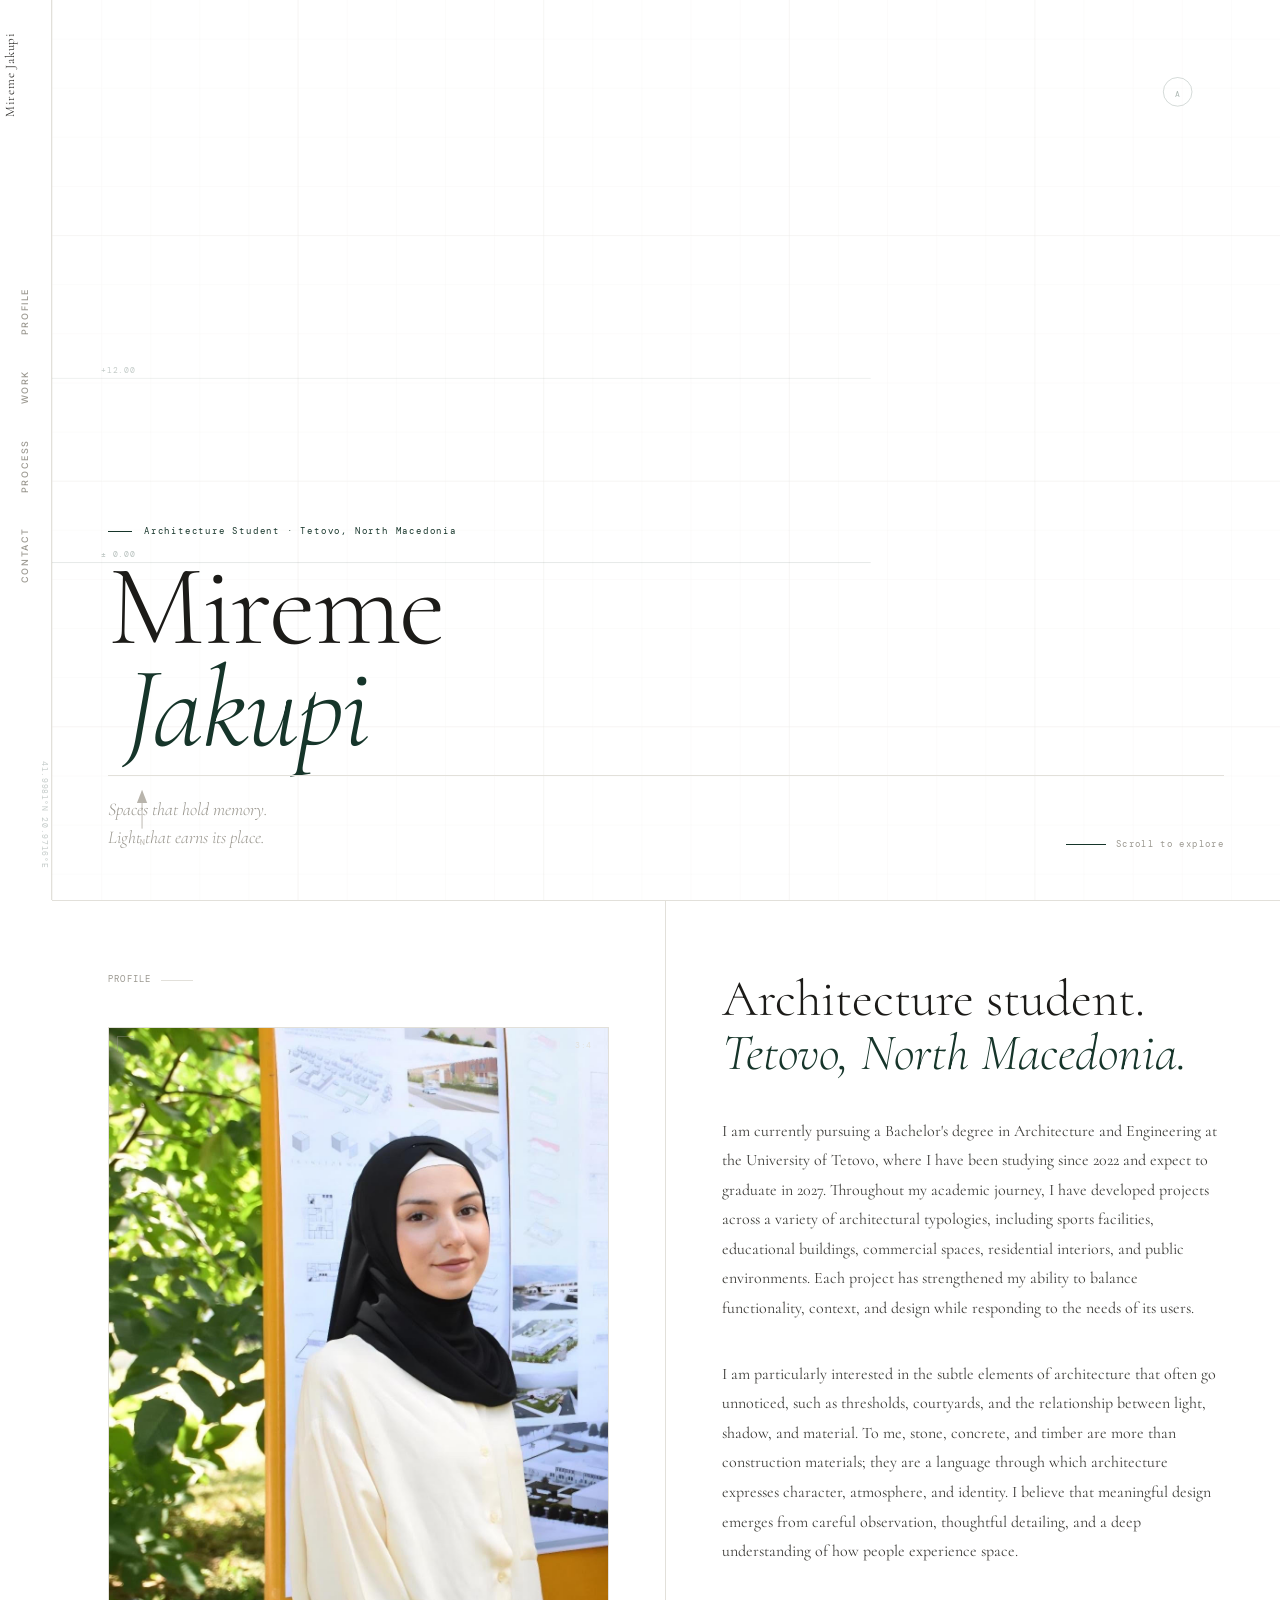
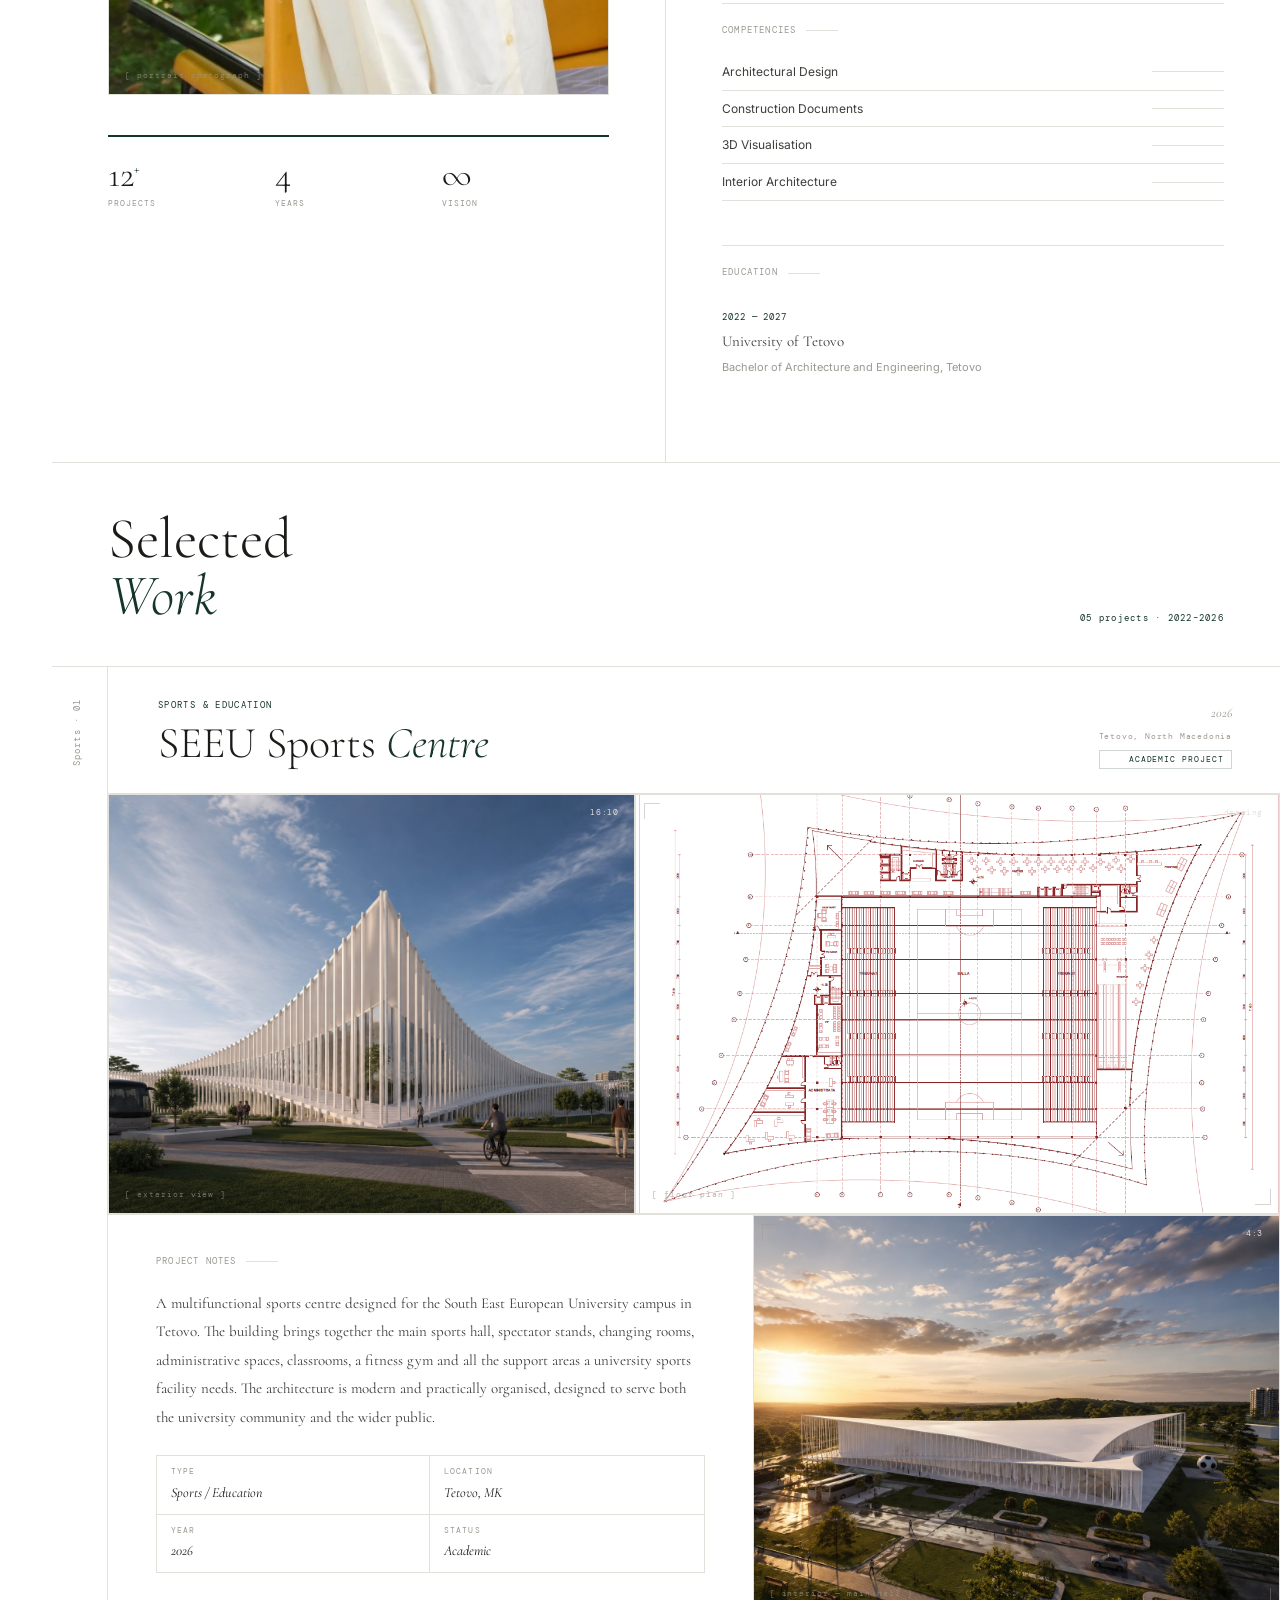
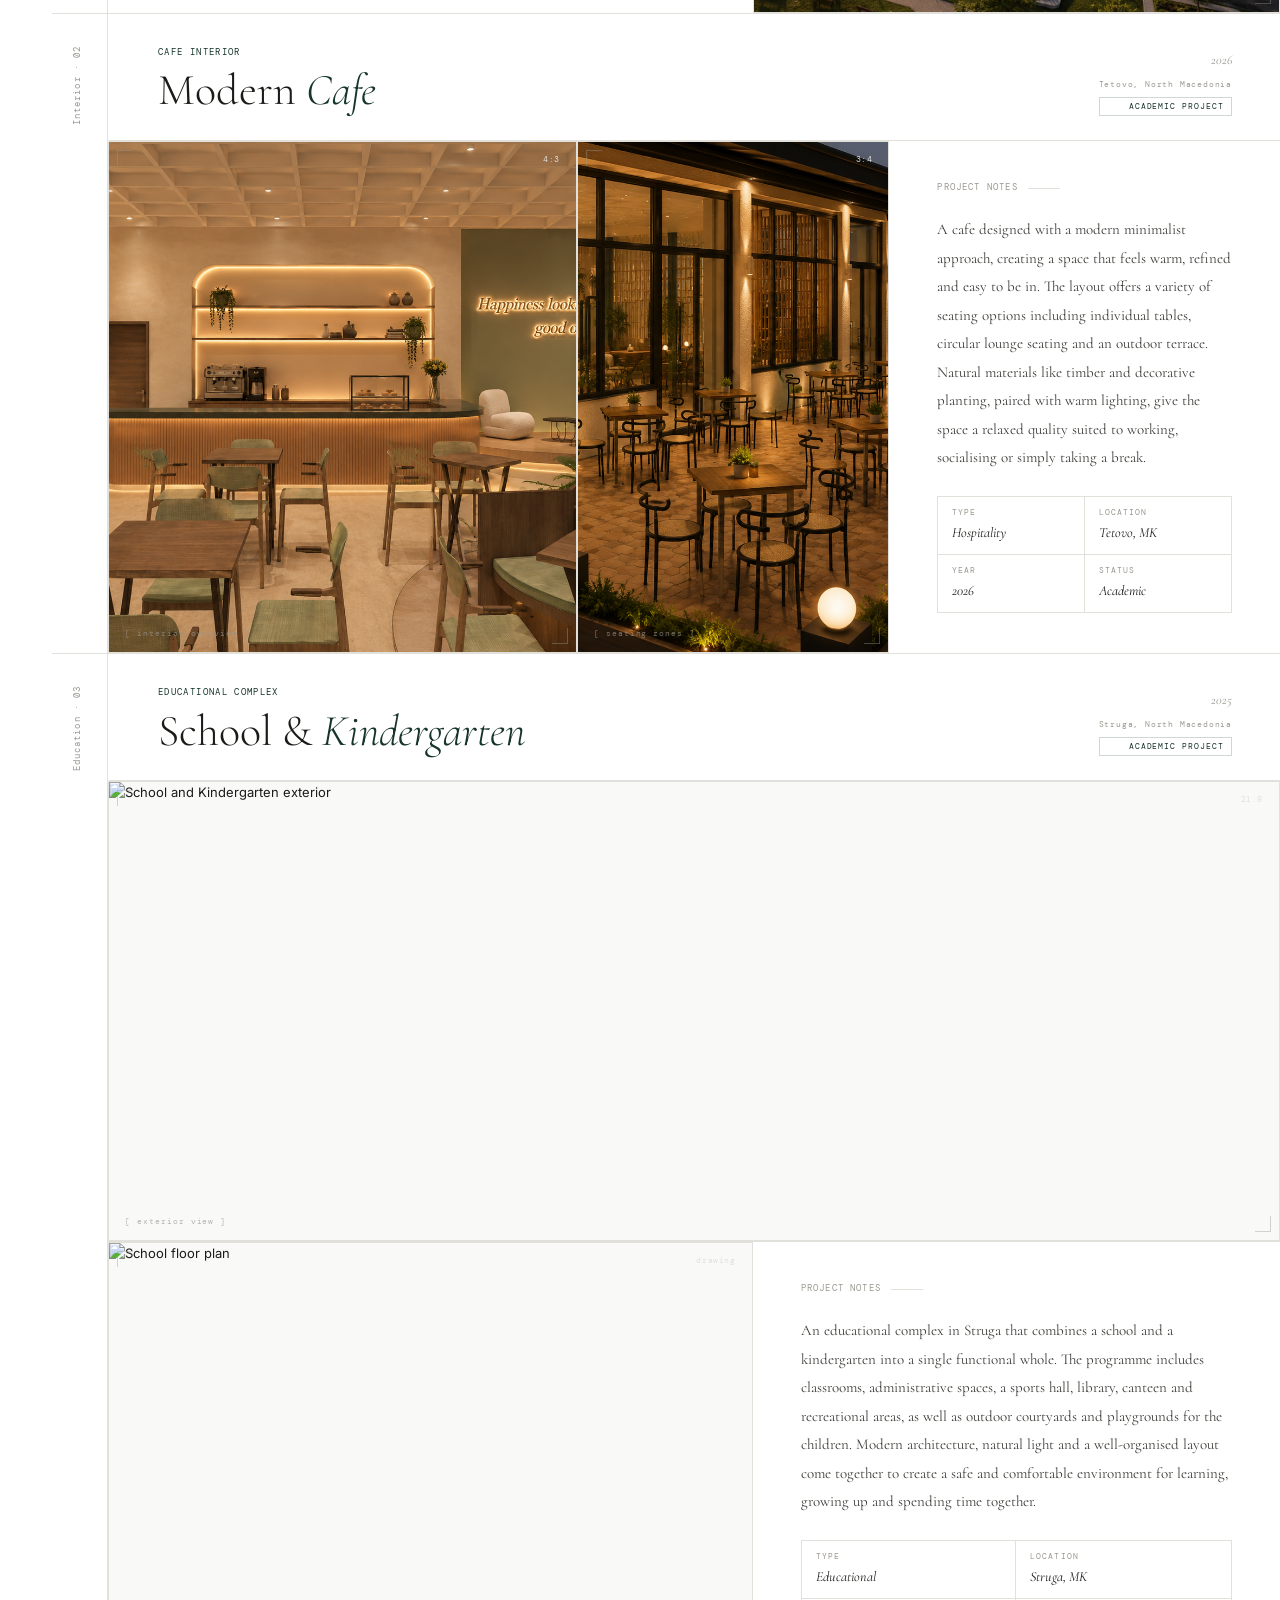
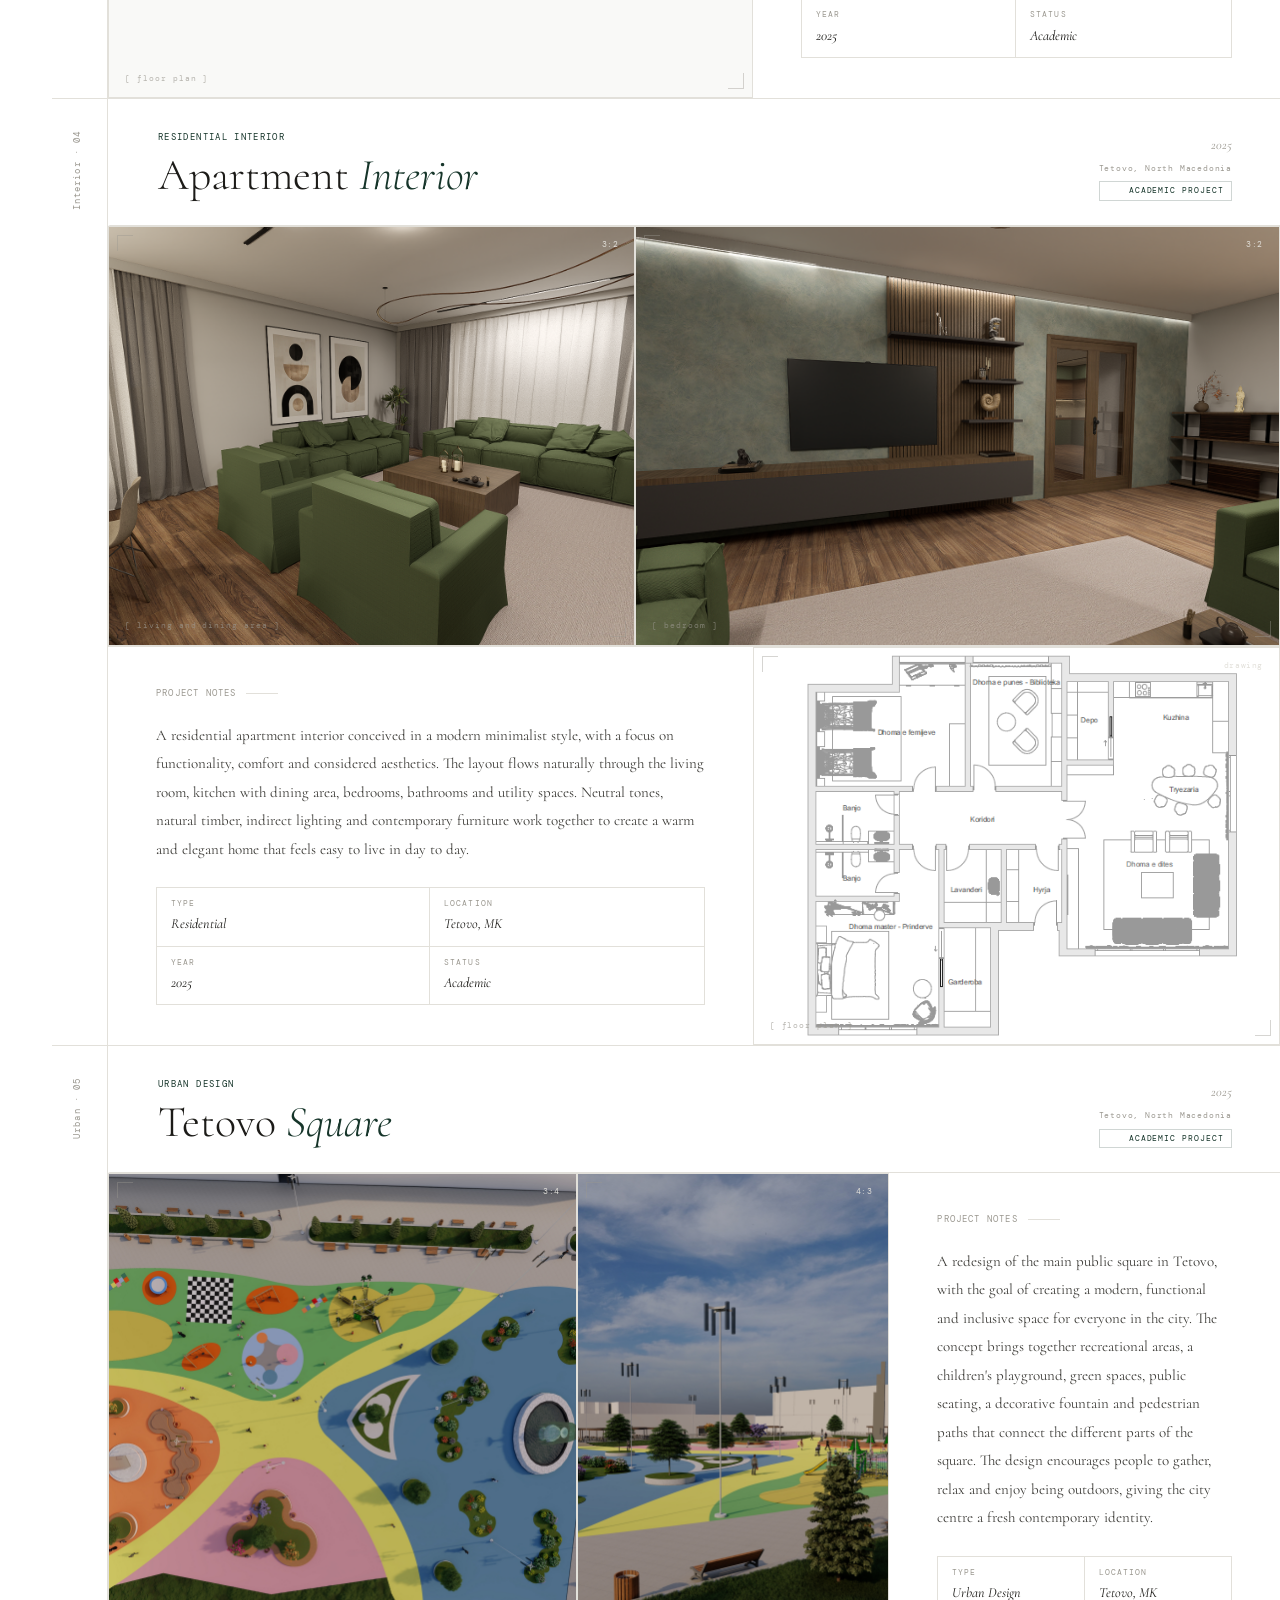
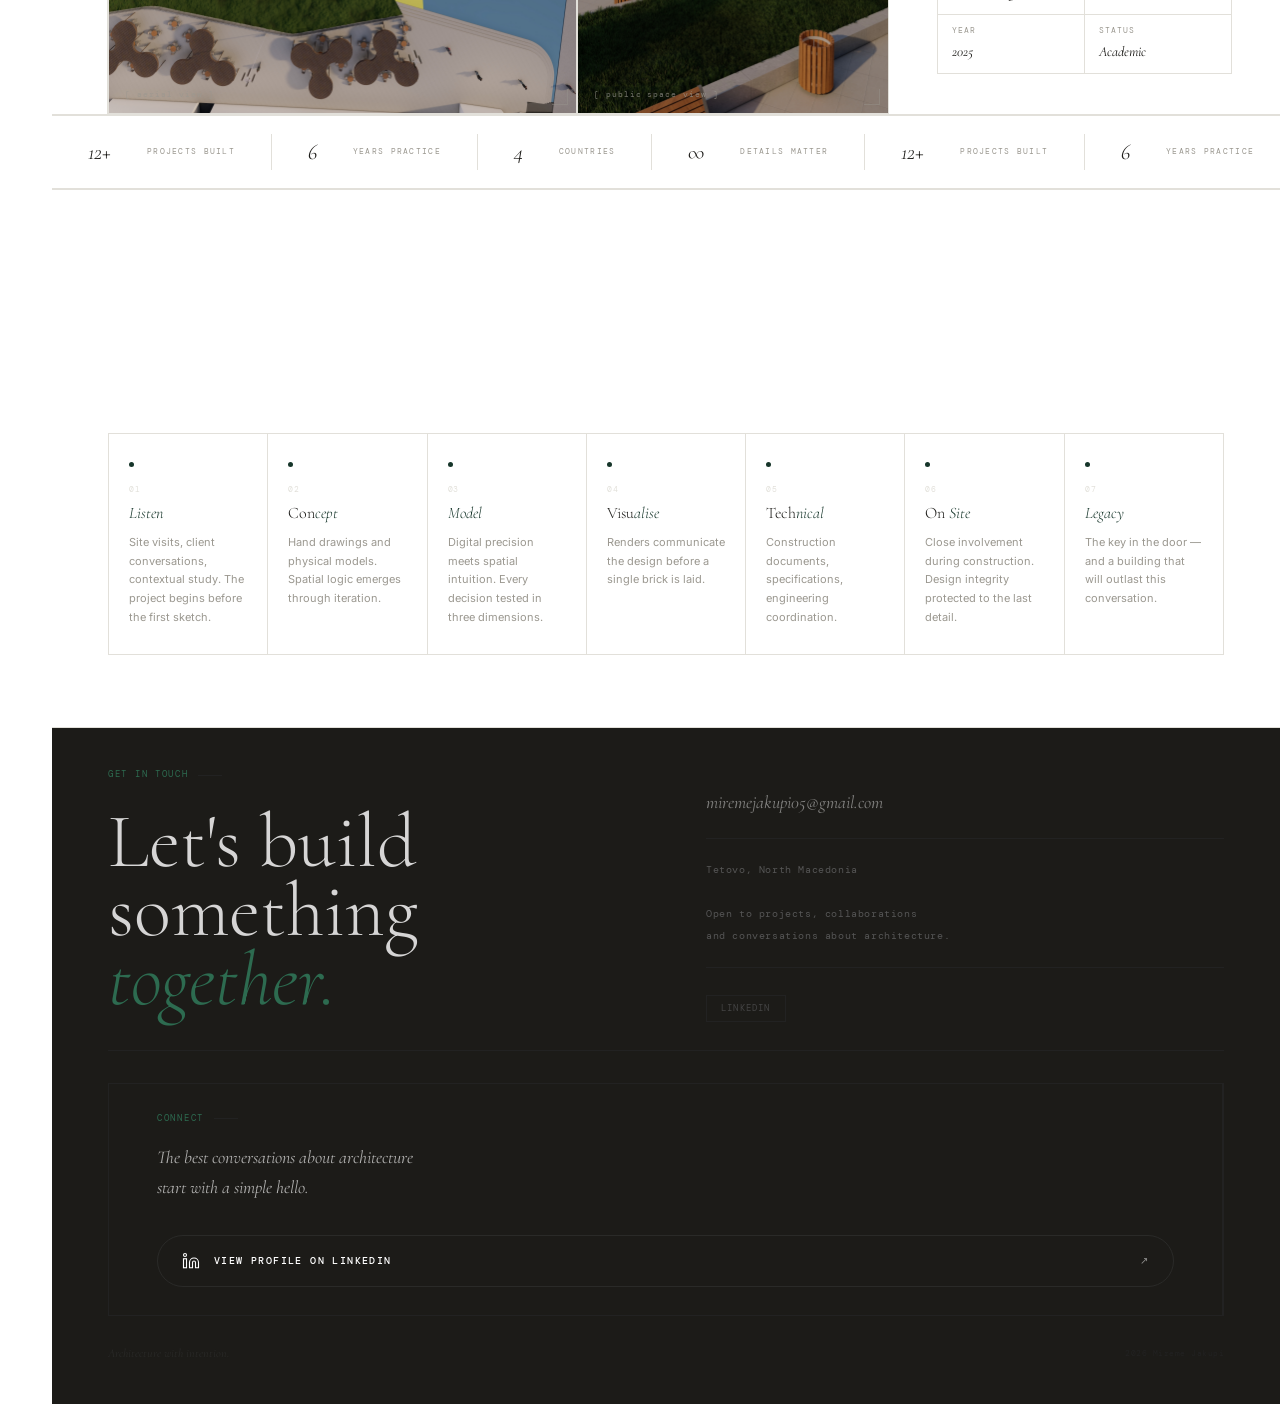
==== commit 9020109f: "update commit" ====
--- a/mireme-jakupi-portfolio_5.html
+++ b/mireme-jakupi-portfolio_5.html
@@ -113,7 +113,7 @@
     <p class="rule-label sr">Profile</p>
 
     <div class="about-portrait img-ph sr d1">
-      <img src="../miremePortfolio/M.jpg" alt="Portrait of Mireme Jakupi"/>
+      <img src="miremePortfolio/M.jpg" alt="Portrait of Mireme Jakupi"/>
       <span class="img-ph-label">[ portrait photograph ]</span>
       <span class="img-ph-dim">3:4</span>
       <div class="img-ph-corner-br"></div>
@@ -141,16 +141,10 @@
       <em>Tetovo, North Macedonia.</em>
     </h2>
     <p class="about-bio sr d1">
-      Mireme Jakupi is an architecture student at South East European University
-      in Tetovo, North Macedonia, where she has been studying since 2022 and
-      will graduate in 2027. Her work spans sports facilities, cafes, educational
-      buildings, residential interiors and public spaces.
+      I am currently pursuing a Bachelor's degree in Architecture and Engineering at the University of Tetovo, where I have been studying since 2022 and expect to graduate in 2027. Throughout my academic journey, I have developed projects across a variety of architectural typologies, including sports facilities, educational buildings, commercial spaces, residential interiors, and public environments. Each project has strengthened my ability to balance functionality, context, and design while responding to the needs of its users.
     </p>
     <p class="about-bio sr d2">
-      She is drawn to the parts of a building that are easy to overlook.
-      Thresholds, courtyards, the way light falls at a certain hour.
-      Stone, concrete, and timber are not just materials to her.
-      They are the vocabulary of a building's character.
+      I am particularly interested in the subtle elements of architecture that often go unnoticed, such as thresholds, courtyards, and the relationship between light, shadow, and material. To me, stone, concrete, and timber are more than construction materials; they are a language through which architecture expresses character, atmosphere, and identity. I believe that meaningful design emerges from careful observation, thoughtful detailing, and a deep understanding of how people experience space.
     </p>
 
     <div class="skills sr d3">
@@ -167,17 +161,14 @@
       <div class="skill-row">Interior Architecture
         <div class="skill-bar"><div class="skill-fill" data-w="0.8"></div></div>
       </div>
-      <div class="skill-row">Urban Design
-        <div class="skill-bar"><div class="skill-fill" data-w="0.65"></div></div>
-      </div>
     </div>
 
     <div class="sr d4" style="border-top:1px solid var(--rule);padding-top:20px;margin-top:8px;">
       <p class="rule-label" style="margin-bottom:16px;">Education</p>
       <div class="skill-row" style="flex-direction:column;align-items:flex-start;gap:4px;padding:14px 0;border-bottom:none;">
         <span class="mono" style="color:var(--green)">2022 — 2027</span>
-        <span style="font-family:var(--serif);font-size:15px;">Univeristy of Tetovo</span>
-        <span style="font-size:11px;color:var(--dim);">Bachelor of Architecture, Tetovo</span>
+        <span style="font-family:var(--serif);font-size:15px;">University of Tetovo</span>
+        <span style="font-size:11px;color:var(--dim);">Bachelor of Architecture and Engineering, Tetovo</span>
       </div>
     </div>
   </div><!-- /about-right -->
@@ -202,7 +193,7 @@
           <h3 class="project-name">SEEU Sports <em>Centre</em></h3>
         </div>
         <div class="project-meta-block">
-          <span class="project-year">2024</span>
+          <span class="project-year">2026</span>
           <span class="project-loc">Tetovo, North Macedonia</span>
           <span class="project-status">Academic Project</span>
         </div>
@@ -211,7 +202,7 @@
       <div class="project-spread t-img-drawing">
         <div class="photo-cell sr-left">
           <div class="img-ph" style="min-height:420px;">
-            <img src="../miremePortfolio/1 (2).jpeg" alt="SEEU Sports Centre exterior"/>
+            <img src="../miremePortfolio/1 (1).jpeg" alt="SEEU Sports Centre exterior"/>
             <span class="img-ph-label">[ exterior view ]</span>
             <span class="img-ph-dim">16:10</span>
             <div class="img-ph-corner-br"></div>
@@ -242,7 +233,7 @@
           <div class="project-data">
             <div class="pd-cell"><div class="pd-k">Type</div><div class="pd-v">Sports / Education</div></div>
             <div class="pd-cell"><div class="pd-k">Location</div><div class="pd-v">Tetovo, MK</div></div>
-            <div class="pd-cell"><div class="pd-k">Year</div><div class="pd-v">2024</div></div>
+            <div class="pd-cell"><div class="pd-k">Year</div><div class="pd-v">2026</div></div>
             <div class="pd-cell"><div class="pd-k">Status</div><div class="pd-v">Academic</div></div>
           </div>
         </div>
@@ -268,7 +259,7 @@
           <h3 class="project-name">Modern <em>Cafe</em></h3>
         </div>
         <div class="project-meta-block">
-          <span class="project-year">2024</span>
+          <span class="project-year">2026</span>
           <span class="project-loc">Tetovo, North Macedonia</span>
           <span class="project-status">Academic Project</span>
         </div>
@@ -304,7 +295,7 @@
           <div class="project-data">
             <div class="pd-cell"><div class="pd-k">Type</div><div class="pd-v">Hospitality</div></div>
             <div class="pd-cell"><div class="pd-k">Location</div><div class="pd-v">Tetovo, MK</div></div>
-            <div class="pd-cell"><div class="pd-k">Year</div><div class="pd-v">2024</div></div>
+            <div class="pd-cell"><div class="pd-k">Year</div><div class="pd-v">2026</div></div>
             <div class="pd-cell"><div class="pd-k">Status</div><div class="pd-v">Academic</div></div>
           </div>
         </div>
@@ -322,7 +313,7 @@
           <h3 class="project-name">School &amp; <em>Kindergarten</em></h3>
         </div>
         <div class="project-meta-block">
-          <span class="project-year">2024</span>
+          <span class="project-year">2025</span>
           <span class="project-loc">Struga, North Macedonia</span>
           <span class="project-status">Academic Project</span>
         </div>
@@ -342,7 +333,7 @@
       <div class="project-spread t-drawing-img" style="border-top:1px solid var(--rule);">
         <div class="photo-cell sr-left">
           <div class="img-ph" style="min-height:400px;">
-            <img src="../miremePortfolio/3 (2).jpg" alt="School floor plan"/>
+            <img src="../miremePortfolio/3 (3).jpg" alt="School floor plan"/>
             <span class="img-ph-label">[ floor plan ]</span>
             <span class="img-ph-dim">drawing</span>
             <div class="img-ph-corner-br"></div>
@@ -363,7 +354,7 @@
           <div class="project-data">
             <div class="pd-cell"><div class="pd-k">Type</div><div class="pd-v">Educational</div></div>
             <div class="pd-cell"><div class="pd-k">Location</div><div class="pd-v">Struga, MK</div></div>
-            <div class="pd-cell"><div class="pd-k">Year</div><div class="pd-v">2024</div></div>
+            <div class="pd-cell"><div class="pd-k">Year</div><div class="pd-v">2025</div></div>
             <div class="pd-cell"><div class="pd-k">Status</div><div class="pd-v">Academic</div></div>
           </div>
         </div>
@@ -381,7 +372,7 @@
           <h3 class="project-name">Apartment <em>Interior</em></h3>
         </div>
         <div class="project-meta-block">
-          <span class="project-year">2023</span>
+          <span class="project-year">2025</span>
           <span class="project-loc">Tetovo, North Macedonia</span>
           <span class="project-status">Academic Project</span>
         </div>
@@ -419,7 +410,7 @@
           <div class="project-data">
             <div class="pd-cell"><div class="pd-k">Type</div><div class="pd-v">Residential</div></div>
             <div class="pd-cell"><div class="pd-k">Location</div><div class="pd-v">Tetovo, MK</div></div>
-            <div class="pd-cell"><div class="pd-k">Year</div><div class="pd-v">2023</div></div>
+            <div class="pd-cell"><div class="pd-k">Year</div><div class="pd-v">2025</div></div>
             <div class="pd-cell"><div class="pd-k">Status</div><div class="pd-v">Academic</div></div>
           </div>
         </div>
@@ -445,7 +436,7 @@
           <h3 class="project-name">Tetovo <em>Square</em></h3>
         </div>
         <div class="project-meta-block">
-          <span class="project-year">2023</span>
+          <span class="project-year">2025</span>
           <span class="project-loc">Tetovo, North Macedonia</span>
           <span class="project-status">Academic Project</span>
         </div>
@@ -482,7 +473,7 @@
           <div class="project-data">
             <div class="pd-cell"><div class="pd-k">Type</div><div class="pd-v">Urban Design</div></div>
             <div class="pd-cell"><div class="pd-k">Location</div><div class="pd-v">Tetovo, MK</div></div>
-            <div class="pd-cell"><div class="pd-k">Year</div><div class="pd-v">2023</div></div>
+            <div class="pd-cell"><div class="pd-k">Year</div><div class="pd-v">2025</div></div>
             <div class="pd-cell"><div class="pd-k">Status</div><div class="pd-v">Academic</div></div>
           </div>
         </div>
@@ -535,7 +526,7 @@
         <h2 class="c-h">Let's build<br>something<br><em>together.</em></h2>
       </div>
       <div class="sr d1">
-        <a href="mailto:mireme@jakupiarchitecture.com" class="c-email">mireme@jakupiarchitecture.com</a>
+        <a href="mailto:miremejakupi05@gmail.com" class="c-email">miremejakupi05@gmail.com</a>
         <p class="c-detail">Tetovo, North Macedonia<br><br>Open to projects, collaborations<br>and conversations about architecture.</p>
         <ul class="c-socials">
           <li><a href="https://mk.linkedin.com/in/mireme-jakupi-ba372a298" target="_blank" rel="noopener">LinkedIn</a></li>
@@ -569,7 +560,7 @@
 
     <div class="c-bottom sr d3">
       <span class="c-tagline">Architecture with intention.</span>
-      <span class="c-copy">2024 Mireme Jakupi</span>
+      <span class="c-copy">2026 Mireme Jakupi</span>
     </div>
   </div>
 </section>
--- a/style.css
+++ b/style.css
@@ -738,14 +738,14 @@
   color: var(--white);
   border-top: 1px solid var(--rule);
 }
-.contact-inner { padding: 72px 56px; }
+.contact-inner { padding: 40px 56px; }
 .c-top {
   display: grid;
   grid-template-columns: 1fr 1fr;
   gap: 80px;
   border-bottom: 1px solid #222;
-  padding-bottom: 56px;
-  margin-bottom: 56px;
+  padding-bottom: 32px;
+  margin-bottom: 32px;
 }
 .c-label {
   font-family: var(--mono);
@@ -759,20 +759,21 @@
   font-family: var(--serif);
   font-size: clamp(38px, 6vw, 80px);
   font-weight: 300; line-height: 0.9;
+  color: rgba(255,255,255,0.82);
 }
 .c-h em { font-style: italic; color: var(--green-l); }
 .c-email {
   display: block;
   font-family: var(--serif);
   font-size: 18px; font-style: italic;
-  color: rgba(255,255,255,0.6);
+  color: rgba(255,255,255,0.45);
   padding: 20px 0; border-bottom: 1px solid #222;
   transition: color 0.25s;
 }
-.c-email:hover { color: var(--white); }
+.c-email:hover { color: rgba(255,255,255,0.75); }
 .c-detail {
   font-family: var(--mono);
-  font-size: 10px; color: #444;
+  font-size: 10px; color: #555;
   line-height: 2.2; padding: 20px 0;
   border-bottom: 1px solid #222;
   letter-spacing: 0.06em;
@@ -800,7 +801,7 @@
   font-family: var(--mono);
   font-size: 8px; color: #222; letter-spacing: 0.06em;
 }
-.c-linkedin-wrap { margin-bottom: 56px; }
+.c-linkedin-wrap { margin-bottom: 28px; }
 .c-linkedin-inner {
   display: grid;
   grid-template-columns: 1fr;
@@ -808,7 +809,7 @@
   border: 1px solid #222;
 }
 .c-linkedin-text {
-  padding: 48px;
+  padding: 28px 48px;
   border-right: 1px solid #222;
 }
 .c-linkedin-btn {
@@ -909,7 +910,7 @@
   .p-step { padding: 20px 16px; }
 
   /* Contact */
-  .contact-inner { padding: 40px 20px; }
+  .contact-inner { padding: 24px 20px; }
   .c-top { grid-template-columns: 1fr; gap: 36px; }
   .c-h { font-size: clamp(36px, 10vw, 60px); }
   .c-socials { flex-wrap: wrap; }
